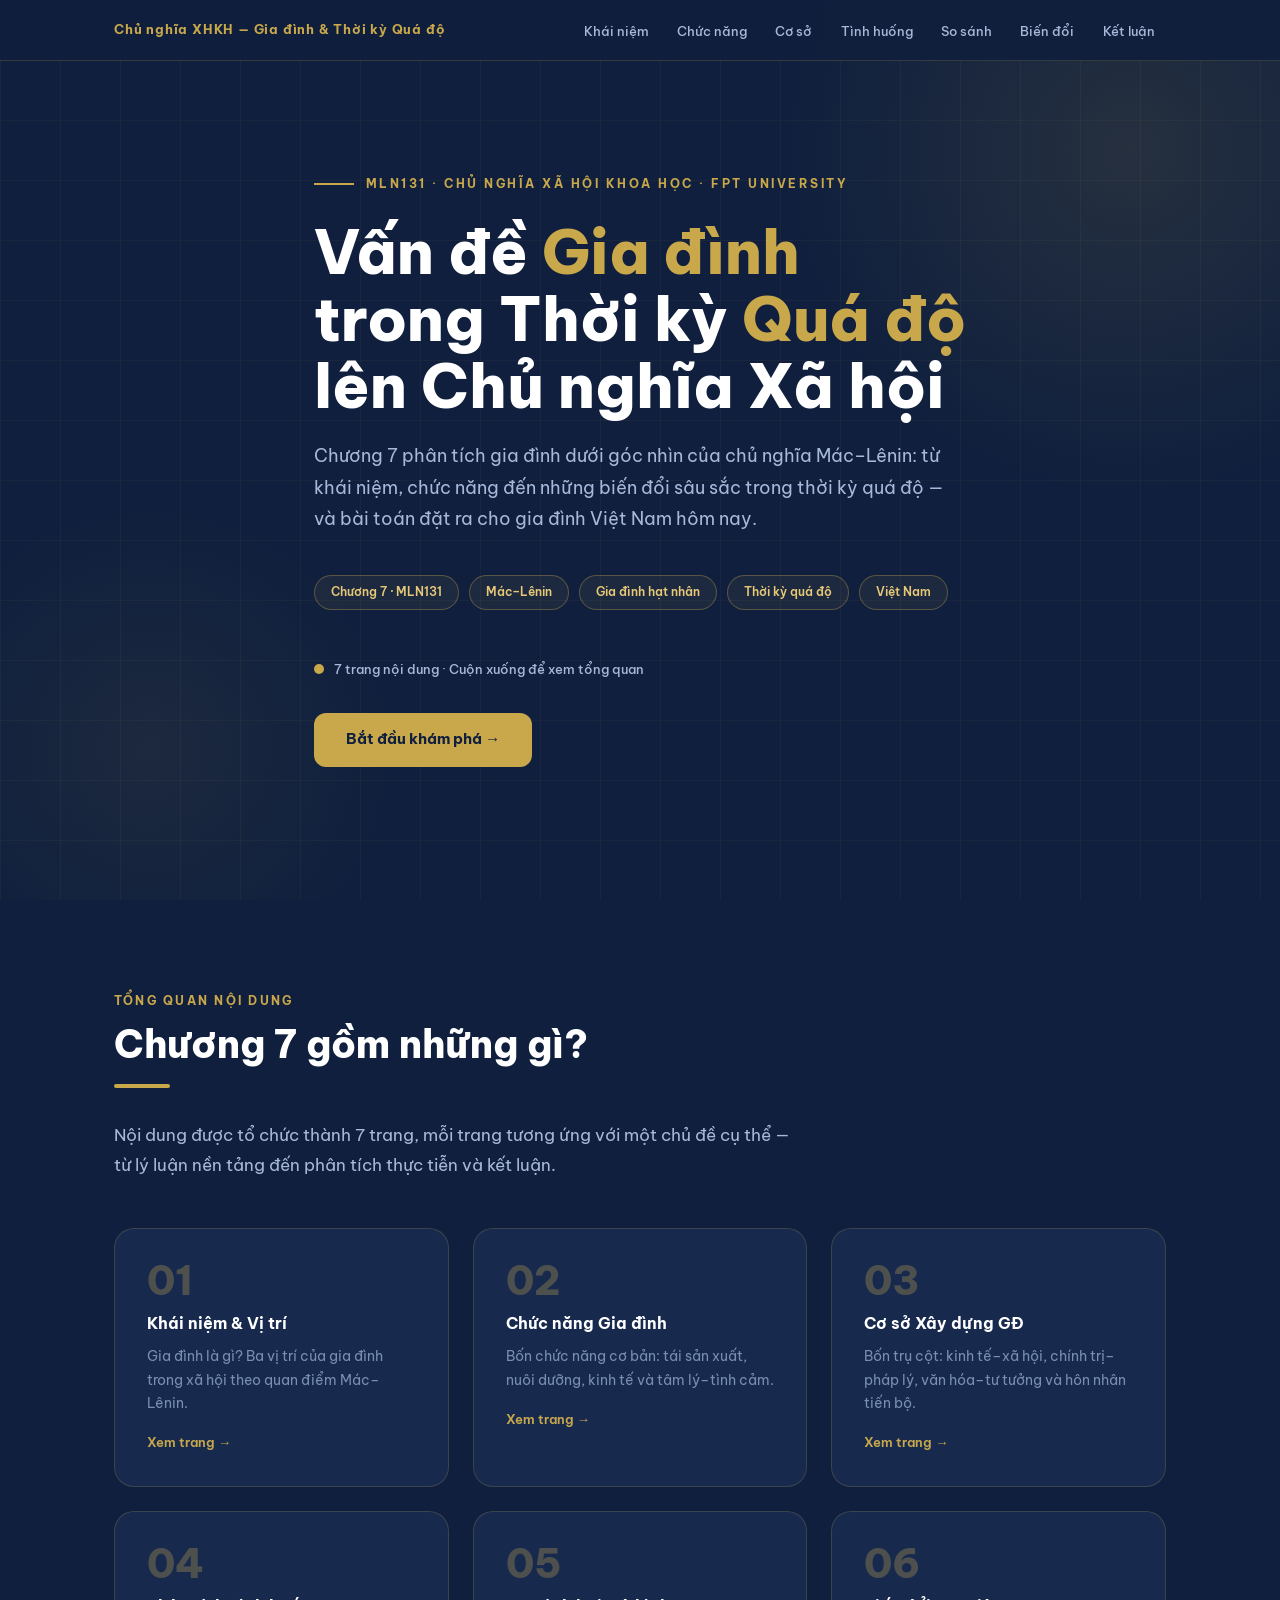
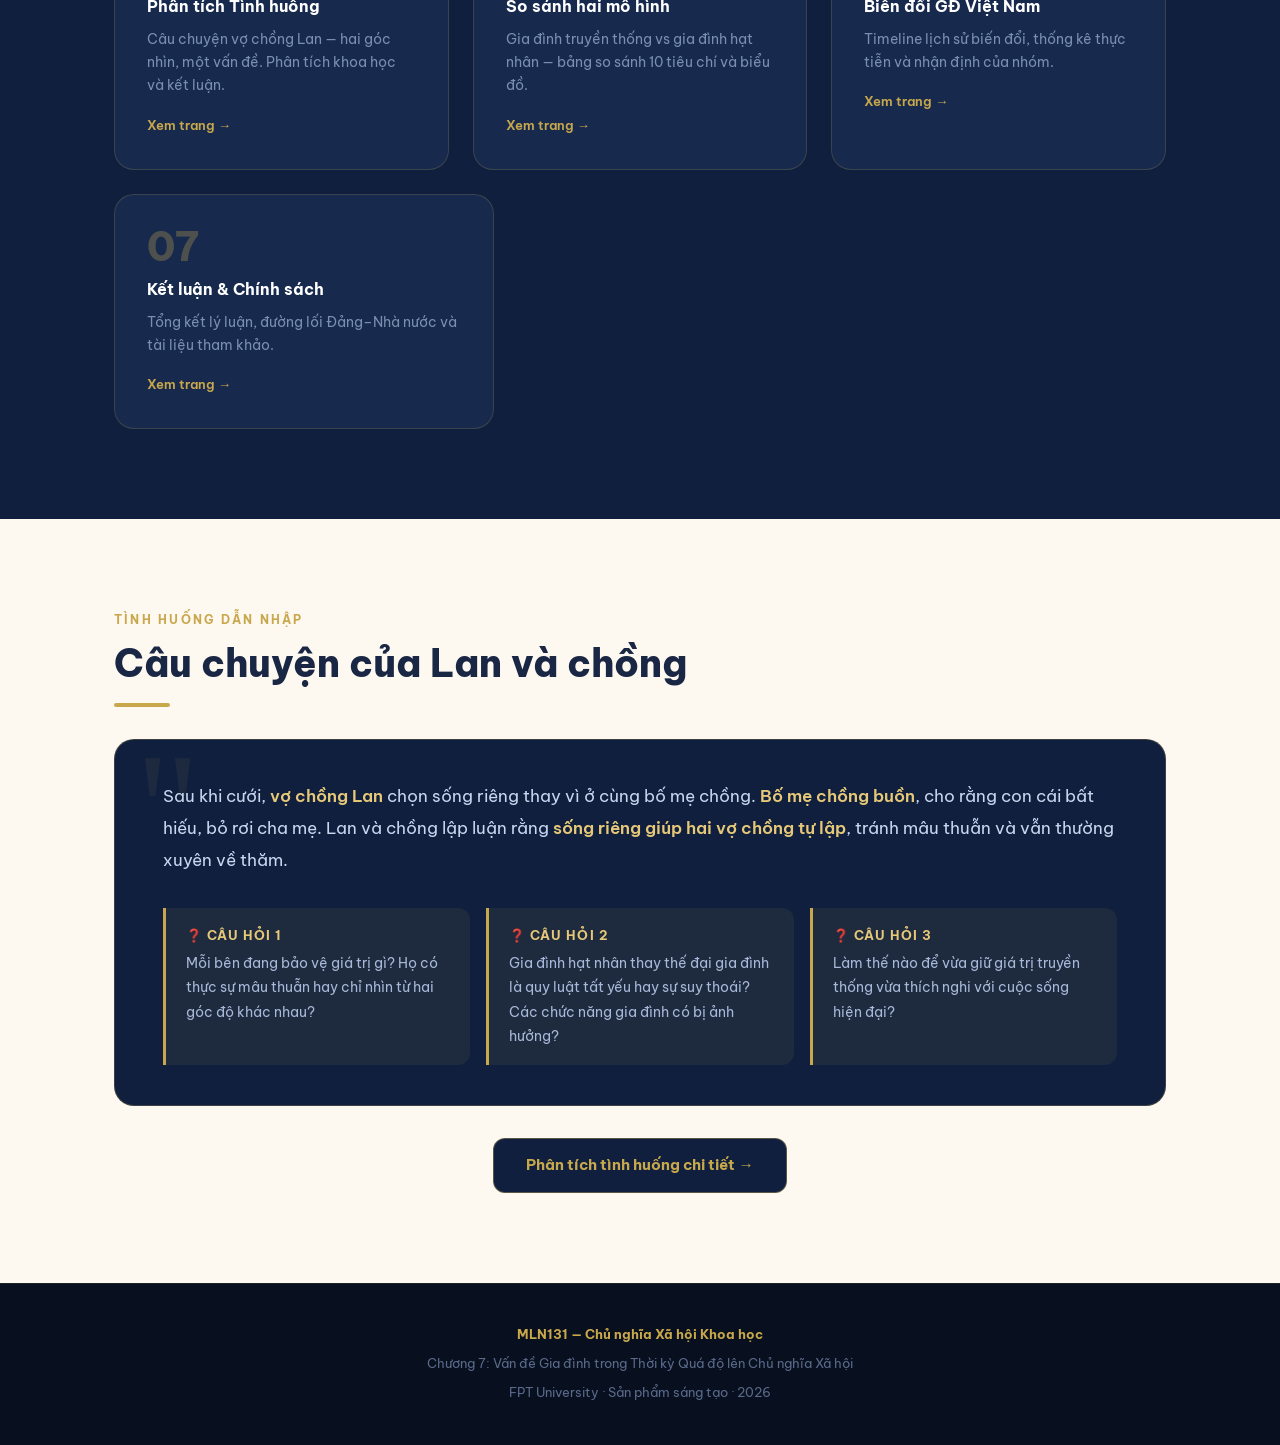
==== index.html @ 78bfc84c "N" ====
<!DOCTYPE html>
<html lang="vi">
<head>
  <meta charset="UTF-8"/>
  <meta name="viewport" content="width=device-width, initial-scale=1.0"/>
  <title>Chủ nghĩa XHKH — Gia đình & Thời kỳ Quá độ · Vấn đề Gia đình</title>
  <link href="https://fonts.googleapis.com/css2?family=Be+Vietnam+Pro:ital,wght@0,300;0,400;0,500;0,600;0,700;0,800;1,400&display=swap" rel="stylesheet"/>
  <link rel="stylesheet" href="style.css"/>
  <style>
    /* HERO */
    #hero {
      min-height: 100vh; background: var(--navy);
      display: flex; align-items: center; position: relative; overflow: hidden;
    }
    .hero-bg::before {
      content: ''; position: absolute; width: 700px; height: 700px; border-radius: 50%;
      background: radial-gradient(circle, rgba(201,168,76,.12) 0%, transparent 70%);
      top: -200px; right: -200px;
    }
    .hero-bg::after {
      content: ''; position: absolute; width: 500px; height: 500px; border-radius: 50%;
      background: radial-gradient(circle, rgba(201,168,76,.07) 0%, transparent 70%);
      bottom: -100px; left: -100px;
    }
    .hero-grid {
      position: absolute; inset: 0;
      background-image:
        linear-gradient(rgba(201,168,76,.05) 1px, transparent 1px),
        linear-gradient(90deg, rgba(201,168,76,.05) 1px, transparent 1px);
      background-size: 60px 60px;
    }
    .hero-content { position: relative; z-index: 2; padding: 120px 0 80px; }
    .hero-eyebrow { display: flex; align-items: center; gap: 12px; margin-bottom: 1.5rem; }
    .hero-line { width: 40px; height: 2px; background: var(--gold); }
    .hero-eyebrow span { font-size: .78rem; font-weight: 700; letter-spacing: .2em; text-transform: uppercase; color: var(--gold); }
    .hero-title { font-size: clamp(2rem, 5vw, 3.8rem); font-weight: 800; line-height: 1.1; color: var(--white); margin-bottom: 1.25rem; }
    .hero-title .accent { color: var(--gold); }
    .hero-desc { font-size: 1.1rem; color: #a8b8d8; max-width: 640px; margin-bottom: 2.5rem; line-height: 1.8; }
    .hero-chips { display: flex; gap: 10px; flex-wrap: wrap; margin-bottom: 3rem; }
    .chip { padding: .35rem 1rem; border-radius: 99px; border: 1px solid rgba(201,168,76,.35); font-size: .78rem; font-weight: 600; color: var(--gold2); background: rgba(201,168,76,.08); }
    .hero-btn {
      display: inline-flex; align-items: center; gap: .6rem;
      background: var(--gold); color: var(--navy); font-weight: 700; font-size: .95rem;
      padding: .85rem 2rem; border-radius: var(--r); transition: background .2s, transform .15s;
      font-family: 'Be Vietnam Pro', sans-serif;
    }
    .hero-btn:hover { background: var(--gold2); transform: translateY(-2px); }

    /* OVERVIEW CARDS */
    .ov-card {
      background: var(--navy2); border: 1px solid rgba(201,168,76,.2);
      border-radius: var(--r2); padding: 2rem;
      transition: transform .2s, box-shadow .2s;
      text-decoration: none; display: block;
    }
    .ov-card:hover { transform: translateY(-4px); box-shadow: 0 12px 40px rgba(0,0,0,.3); }
    .ov-card-num { font-size: 2.5rem; font-weight: 800; color: var(--gold); opacity: .3; line-height: 1; margin-bottom: .5rem; }
    .ov-card-title { font-size: 1rem; font-weight: 700; color: var(--white); margin-bottom: .5rem; }
    .ov-card-sub   { font-size: .88rem; color: #7a8fb0; line-height: 1.65; }
    .ov-card-link  { font-size: .82rem; color: var(--gold); font-weight: 600; margin-top: 1rem; display: block; }

    /* PULSE DOT */
    .scroll-dot { width: 10px; height: 10px; border-radius: 50%; background: var(--gold); animation: pulse 2s infinite; display: inline-block; }
    .hero-scroll { display: flex; align-items: center; gap: 10px; color: #a8b8d8; font-size: .82rem; font-weight: 500; margin-bottom: 2rem; }
    @keyframes pulse { 0%,100%{opacity:1;transform:scale(1);} 50%{opacity:.5;transform:scale(1.4);} }
  </style>
</head>
<body>

<nav>
  <div class="nav-inner">
    <span class="nav-brand">Chủ nghĩa XHKH — Gia đình & Thời kỳ Quá độ</span>
    <ul class="nav-links">
      <li><a href="khai-niem.html">Khái niệm</a></li>
      <li><a href="chuc-nang.html">Chức năng</a></li>
      <li><a href="co-so.html">Cơ sở</a></li>
      <li><a href="tinh-huong.html">Tình huống</a></li>
      <li><a href="so-sanh.html">So sánh</a></li>
      <li><a href="bien-doi.html">Biến đổi</a></li>
      <li><a href="ket-luan.html">Kết luận</a></li>
    </ul>
  </div>
  <div class="nav-progress" id="navProgress"></div>
</nav>

<!-- HERO -->
<section id="hero">
  <div class="hero-bg"></div>
  <div class="hero-grid"></div>
  <div class="container hero-content">
    <div class="hero-eyebrow reveal">
      <div class="hero-line"></div>
      <span>MLN131 · Chủ nghĩa Xã hội Khoa học · FPT University</span>
    </div>
    <h1 class="hero-title reveal">
      Vấn đề <span class="accent">Gia đình</span><br/>
      trong Thời kỳ <span class="accent">Quá độ</span><br/>
      lên Chủ nghĩa Xã hội
    </h1>
    <p class="hero-desc reveal">
      Chương 7 phân tích gia đình dưới góc nhìn của chủ nghĩa Mác–Lênin: từ khái niệm,
      chức năng đến những biến đổi sâu sắc trong thời kỳ quá độ — và bài toán đặt ra
      cho gia đình Việt Nam hôm nay.
    </p>
    <div class="hero-chips reveal">
      <span class="chip">Chương 7 · MLN131</span>
      <span class="chip">Mác–Lênin</span>
      <span class="chip">Gia đình hạt nhân</span>
      <span class="chip">Thời kỳ quá độ</span>
      <span class="chip">Việt Nam</span>
    </div>
    <div class="hero-scroll reveal">
      <span class="scroll-dot"></span>
      <span>7 trang nội dung · Cuộn xuống để xem tổng quan</span>
    </div>
    <a href="khai-niem.html" class="hero-btn reveal">
      Bắt đầu khám phá →
    </a>
  </div>
</section>

<!-- TỔNG QUAN -->
<section class="section section--dark">
  <div class="container">
    <div class="section-label reveal">Tổng quan nội dung</div>
    <h2 class="section-title reveal">Chương 7 gồm những gì?</h2>
    <div class="divider reveal"></div>
    <p class="section-sub reveal">
      Nội dung được tổ chức thành 7 trang, mỗi trang tương ứng với một chủ đề cụ thể —
      từ lý luận nền tảng đến phân tích thực tiễn và kết luận.
    </p>

    <div class="cards-grid cards-grid--3 reveal" style="margin-bottom:1.5rem;">
      <a href="khai-niem.html" class="ov-card">
        <div class="ov-card-num">01</div>
        <div class="ov-card-title">Khái niệm & Vị trí</div>
        <div class="ov-card-sub">Gia đình là gì? Ba vị trí của gia đình trong xã hội theo quan điểm Mác–Lênin.</div>
        <span class="ov-card-link">Xem trang →</span>
      </a>
      <a href="chuc-nang.html" class="ov-card">
        <div class="ov-card-num">02</div>
        <div class="ov-card-title">Chức năng Gia đình</div>
        <div class="ov-card-sub">Bốn chức năng cơ bản: tái sản xuất, nuôi dưỡng, kinh tế và tâm lý–tình cảm.</div>
        <span class="ov-card-link">Xem trang →</span>
      </a>
      <a href="co-so.html" class="ov-card">
        <div class="ov-card-num">03</div>
        <div class="ov-card-title">Cơ sở Xây dựng GĐ</div>
        <div class="ov-card-sub">Bốn trụ cột: kinh tế–xã hội, chính trị–pháp lý, văn hóa–tư tưởng và hôn nhân tiến bộ.</div>
        <span class="ov-card-link">Xem trang →</span>
      </a>
    </div>
    <div class="cards-grid cards-grid--3 reveal" style="margin-bottom:1.5rem;">
      <a href="tinh-huong.html" class="ov-card">
        <div class="ov-card-num">04</div>
        <div class="ov-card-title">Phân tích Tình huống</div>
        <div class="ov-card-sub">Câu chuyện vợ chồng Lan — hai góc nhìn, một vấn đề. Phân tích khoa học và kết luận.</div>
        <span class="ov-card-link">Xem trang →</span>
      </a>
      <a href="so-sanh.html" class="ov-card">
        <div class="ov-card-num">05</div>
        <div class="ov-card-title">So sánh hai mô hình</div>
        <div class="ov-card-sub">Gia đình truyền thống vs gia đình hạt nhân — bảng so sánh 10 tiêu chí và biểu đồ.</div>
        <span class="ov-card-link">Xem trang →</span>
      </a>
      <a href="bien-doi.html" class="ov-card">
        <div class="ov-card-num">06</div>
        <div class="ov-card-title">Biến đổi GĐ Việt Nam</div>
        <div class="ov-card-sub">Timeline lịch sử biến đổi, thống kê thực tiễn và nhận định của nhóm.</div>
        <span class="ov-card-link">Xem trang →</span>
      </a>
    </div>
    <div style="max-width:380px;" class="reveal">
      <a href="ket-luan.html" class="ov-card">
        <div class="ov-card-num">07</div>
        <div class="ov-card-title">Kết luận & Chính sách</div>
        <div class="ov-card-sub">Tổng kết lý luận, đường lối Đảng–Nhà nước và tài liệu tham khảo.</div>
        <span class="ov-card-link">Xem trang →</span>
      </a>
    </div>
  </div>
</section>

<!-- TÌNH HUỐNG PREVIEW -->
<section class="section section--cream">
  <div class="container">
    <div class="section-label reveal">Tình huống dẫn nhập</div>
    <h2 class="section-title reveal">Câu chuyện của Lan và chồng</h2>
    <div class="divider reveal"></div>
    <div class="scenario-box reveal">
      <p class="scenario-text">
        Sau khi cưới, <span class="scenario-highlight">vợ chồng Lan</span> chọn sống riêng thay vì ở cùng bố mẹ chồng.
        <span class="scenario-highlight">Bố mẹ chồng buồn</span>, cho rằng con cái bất hiếu, bỏ rơi cha mẹ.
        Lan và chồng lập luận rằng <span class="scenario-highlight">sống riêng giúp hai vợ chồng tự lập</span>,
        tránh mâu thuẫn và vẫn thường xuyên về thăm.
      </p>
      <div class="scenario-questions">
        <div class="scenario-q">
          <strong>❓ Câu hỏi 1</strong>
          <p>Mỗi bên đang bảo vệ giá trị gì? Họ có thực sự mâu thuẫn hay chỉ nhìn từ hai góc độ khác nhau?</p>
        </div>
        <div class="scenario-q">
          <strong>❓ Câu hỏi 2</strong>
          <p>Gia đình hạt nhân thay thế đại gia đình là quy luật tất yếu hay sự suy thoái? Các chức năng gia đình có bị ảnh hưởng?</p>
        </div>
        <div class="scenario-q">
          <strong>❓ Câu hỏi 3</strong>
          <p>Làm thế nào để vừa giữ giá trị truyền thống vừa thích nghi với cuộc sống hiện đại?</p>
        </div>
      </div>
    </div>
    <div style="margin-top:2rem;text-align:center;" class="reveal">
      <a href="tinh-huong.html" class="hero-btn" style="background:var(--navy);color:var(--gold);border:1px solid rgba(201,168,76,.4);">
        Phân tích tình huống chi tiết →
      </a>
    </div>
  </div>
</section>

<footer>
  <div class="container">
    <p class="footer-title">MLN131 — Chủ nghĩa Xã hội Khoa học</p>
    <p>Chương 7: Vấn đề Gia đình trong Thời kỳ Quá độ lên Chủ nghĩa Xã hội</p>
    <p style="margin-top:.4rem;">FPT University · Sản phẩm sáng tạo · 2026</p>
  </div>
</footer>

<script>
  const navProgress = document.getElementById('navProgress');
  window.addEventListener('scroll', () => {
    const s = window.scrollY, t = document.documentElement.scrollHeight - window.innerHeight;
    navProgress.style.width = (s/t*100) + '%';
  });
  document.querySelectorAll('.reveal').forEach(el => {
    new IntersectionObserver((entries) => {
      entries.forEach(e => { if(e.isIntersecting){ e.target.classList.add('visible'); } });
    }, {threshold:.12}).observe(el);
  });
</script>
</body>
</html>
---- style.css ----
/* ============================================================
   RESET & VARIABLES
============================================================ */
*, *::before, *::after { box-sizing: border-box; margin: 0; padding: 0; }
:root {
  --navy:   #0f1f3d;
  --navy2:  #172a4e;
  --gold:   #c9a84c;
  --gold2:  #e6c878;
  --cream:  #fdf8f0;
  --white:  #ffffff;
  --gray1:  #f4f6fb;
  --gray2:  #dde3f0;
  --text:   #1a2744;
  --muted:  #6b7fa3;
  --red:    #c0392b;
  --green:  #1a7a4a;
  --r:  .75rem;
  --r2: 1.25rem;
  --shadow:  0 4px 24px rgba(15,31,61,.10);
  --shadow2: 0 8px 40px rgba(15,31,61,.18);
}
html { scroll-behavior: smooth; }
body {
  font-family: 'Be Vietnam Pro', sans-serif;
  background: var(--cream);
  color: var(--text);
  line-height: 1.75;
  font-size: 16px;
}
img { max-width: 100%; display: block; }
a { color: inherit; text-decoration: none; }

/* ============================================================
   UTILITIES
============================================================ */
.container { max-width: 1100px; margin: 0 auto; padding: 0 24px; }
.section { padding: 90px 0; }
.section--dark  { background: var(--navy);  color: var(--white); }
.section--navy2 { background: var(--navy2); color: var(--white); }
.section--gray  { background: var(--gray1); }
.section--cream { background: var(--cream); }

.section-label {
  font-size: .78rem; font-weight: 700; letter-spacing: .18em;
  text-transform: uppercase; color: var(--gold); margin-bottom: .5rem;
}
.section-title {
  font-size: clamp(1.6rem, 3vw, 2.4rem);
  font-weight: 800; line-height: 1.25; margin-bottom: 1rem; color: inherit;
}
.section-sub {
  font-size: 1.05rem; color: var(--muted); max-width: 680px;
  margin-bottom: 3rem; line-height: 1.8;
}
.section--dark .section-sub,
.section--navy2 .section-sub { color: #a8b8d8; }
.section--dark .section-title,
.section--navy2 .section-title { color: var(--white); }

.gold { color: var(--gold); }
.divider { width: 56px; height: 4px; background: var(--gold); border-radius: 2px; margin: 1rem 0 2rem; }

.tag { display: inline-block; padding: .25rem .9rem; border-radius: 99px; font-size: .78rem; font-weight: 600; letter-spacing: .06em; }
.tag--gold  { background: rgba(201,168,76,.18); color: var(--gold2); border: 1px solid rgba(201,168,76,.35); }
.tag--red   { background: rgba(192,57,43,.12);  color: #e74c3c;      border: 1px solid rgba(192,57,43,.25); }
.tag--green { background: rgba(26,122,74,.12);  color: #1a7a4a;      border: 1px solid rgba(26,122,74,.25); }

/* ============================================================
   REVEAL ANIMATION
============================================================ */
.reveal { opacity: 0; transform: translateY(32px); transition: opacity .6s ease, transform .6s ease; }
.reveal.visible { opacity: 1; transform: none; }

/* ============================================================
   NAVBAR
============================================================ */
nav {
  position: fixed; top: 0; left: 0; right: 0; z-index: 999;
  background: rgba(15,31,61,.94); backdrop-filter: blur(14px);
  border-bottom: 1px solid rgba(201,168,76,.2);
}
.nav-inner {
  display: flex; align-items: center; justify-content: space-between;
  height: 60px; max-width: 1100px; margin: 0 auto; padding: 0 24px;
}
.nav-brand { font-size: .83rem; font-weight: 700; color: var(--gold); letter-spacing: .06em; white-space: nowrap; }
.nav-links { display: flex; gap: 6px; list-style: none; flex-wrap: wrap; }
.nav-links a {
  font-size: .8rem; font-weight: 500; color: #a8b8d8;
  padding: .3rem .7rem; border-radius: var(--r);
  transition: color .2s, background .2s;
}
.nav-links a:hover { color: var(--gold); background: rgba(201,168,76,.08); }
.nav-links a.active { color: var(--gold); background: rgba(201,168,76,.12); font-weight: 700; }
.nav-progress {
  position: absolute; bottom: -3px; left: 0; height: 3px;
  background: var(--gold); width: 0; transition: width .1s linear;
}

/* ============================================================
   PAGE HERO (sub-pages)
============================================================ */
.page-hero {
  background: var(--navy); min-height: 280px;
  display: flex; align-items: flex-end; padding-top: 60px;
  position: relative; overflow: hidden;
}
.page-hero::before {
  content: ''; position: absolute; inset: 0;
  background-image:
    linear-gradient(rgba(201,168,76,.04) 1px, transparent 1px),
    linear-gradient(90deg, rgba(201,168,76,.04) 1px, transparent 1px);
  background-size: 55px 55px;
}
.page-hero::after {
  content: ''; position: absolute;
  width: 500px; height: 500px; border-radius: 50%;
  background: radial-gradient(circle, rgba(201,168,76,.1) 0%, transparent 70%);
  top: -150px; right: -100px;
}
.page-hero-inner {
  position: relative; z-index: 2; padding: 3rem 0 3rem;
}
.page-breadcrumb {
  font-size: .75rem; color: #7a8fb0; margin-bottom: .6rem;
  display: flex; align-items: center; gap: .4rem;
}
.page-breadcrumb a { color: var(--gold); }
.page-breadcrumb span { color: #4a5c7a; }
.page-hero-title {
  font-size: clamp(1.8rem, 4vw, 3rem); font-weight: 800;
  color: var(--white); line-height: 1.15; margin-bottom: .75rem;
}
.page-hero-title .accent { color: var(--gold); }
.page-hero-sub { font-size: 1rem; color: #8a9ab8; max-width: 560px; line-height: 1.7; }
.page-hero-badge {
  display: inline-block; margin-top: 1rem;
  padding: .3rem 1rem; border-radius: 99px;
  border: 1px solid rgba(201,168,76,.3);
  background: rgba(201,168,76,.08);
  font-size: .78rem; font-weight: 600; color: var(--gold2); letter-spacing: .06em;
}

/* ============================================================
   PAGE NAVIGATION (prev/next)
============================================================ */
.page-nav-bar {
  background: var(--navy2); border-top: 1px solid rgba(201,168,76,.15);
  padding: 1.5rem 0;
}
.page-nav-inner {
  max-width: 1100px; margin: 0 auto; padding: 0 24px;
  display: flex; justify-content: space-between; align-items: center; gap: 1rem;
}
.page-nav-btn {
  display: flex; align-items: center; gap: .6rem;
  padding: .65rem 1.25rem; border-radius: var(--r);
  border: 1px solid rgba(201,168,76,.25);
  background: rgba(201,168,76,.07); color: var(--gold2);
  font-size: .85rem; font-weight: 600;
  transition: background .2s, border-color .2s;
  font-family: 'Be Vietnam Pro', sans-serif; cursor: pointer;
}
.page-nav-btn:hover { background: rgba(201,168,76,.15); border-color: rgba(201,168,76,.5); }
.page-nav-btn.disabled { opacity: .3; pointer-events: none; }
.page-nav-center { font-size: .8rem; color: #5a6a8a; text-align: center; }
.page-nav-center strong { display: block; color: var(--gold); font-size: .85rem; }

/* ============================================================
   CARDS
============================================================ */
.cards-grid { display: grid; gap: 1.5rem; }
.cards-grid--2 { grid-template-columns: repeat(auto-fit, minmax(300px, 1fr)); }
.cards-grid--3 { grid-template-columns: repeat(auto-fit, minmax(280px, 1fr)); }
.cards-grid--4 { grid-template-columns: repeat(auto-fit, minmax(240px, 1fr)); }

.card {
  background: var(--white); border-radius: var(--r2);
  padding: 2rem; box-shadow: var(--shadow);
  border: 1px solid var(--gray2); transition: transform .2s, box-shadow .2s;
}
.card:hover { transform: translateY(-4px); box-shadow: var(--shadow2); }
.card--dark { background: var(--navy2); border-color: rgba(201,168,76,.2); color: var(--white); }
.card--dark .card-title { color: var(--white); }
.card--dark .card-text  { color: #a8b8d8; }
.card-icon {
  width: 52px; height: 52px; border-radius: var(--r);
  background: rgba(201,168,76,.12); border: 1px solid rgba(201,168,76,.25);
  display: flex; align-items: center; justify-content: center;
  font-size: 1.5rem; margin-bottom: 1.25rem;
}
.card-title { font-size: 1.05rem; font-weight: 700; margin-bottom: .6rem; color: var(--text); }
.card-text  { font-size: .92rem; color: var(--muted); line-height: 1.75; }

/* ============================================================
   POSITION CARDS
============================================================ */
.position-card {
  display: flex; gap: 1.25rem; align-items: flex-start;
  background: var(--white); padding: 1.75rem 2rem;
  border-radius: var(--r2); box-shadow: var(--shadow);
  border: 1px solid var(--gray2); transition: transform .2s;
}
.position-card:hover { transform: translateY(-3px); }
.position-icon {
  width: 48px; height: 48px; border-radius: 50%; flex-shrink: 0;
  background: var(--navy); color: var(--gold);
  display: flex; align-items: center; justify-content: center; font-size: 1.3rem;
}

/* ============================================================
   FUNCTION CARDS
============================================================ */
.fn-card {
  background: var(--white); border-radius: var(--r2);
  padding: 2rem; box-shadow: var(--shadow); border: 1px solid var(--gray2);
  position: relative; overflow: hidden; transition: transform .2s, box-shadow .2s;
}
.fn-card:hover { transform: translateY(-4px); box-shadow: var(--shadow2); }
.fn-card::before {
  content: ''; position: absolute; top: 0; left: 0; right: 0;
  height: 4px; background: var(--gold);
}
.fn-card:nth-child(2)::before { background: #3498db; }
.fn-card:nth-child(3)::before { background: var(--green); }
.fn-card:nth-child(4)::before { background: #9b59b6; }
.fn-num { font-size: 3rem; font-weight: 800; line-height: 1; color: var(--gold); opacity: .15; margin-bottom: .5rem; }
.fn-card:nth-child(2) .fn-num { color: #3498db; }
.fn-card:nth-child(3) .fn-num { color: var(--green); }
.fn-card:nth-child(4) .fn-num { color: #9b59b6; }
.fn-title { font-size: 1rem; font-weight: 700; margin-bottom: .6rem; }
.fn-desc  { font-size: .88rem; color: var(--muted); line-height: 1.75; }
.fn-badge {
  display: inline-block; margin-top: .75rem;
  padding: .2rem .75rem; border-radius: 99px; font-size: .72rem; font-weight: 700;
  background: rgba(201,168,76,.12); color: var(--gold); letter-spacing: .06em;
}
.fn-card:nth-child(2) .fn-badge { background: rgba(52,152,219,.12); color: #3498db; }
.fn-card:nth-child(3) .fn-badge { background: rgba(26,122,74,.12);  color: var(--green); }
.fn-card:nth-child(4) .fn-badge { background: rgba(155,89,182,.12); color: #9b59b6; }

/* ============================================================
   PILLAR CARDS
============================================================ */
.pillar {
  background: var(--navy2); border-radius: var(--r2);
  padding: 2rem; border: 1px solid rgba(201,168,76,.2);
  transition: transform .2s;
}
.pillar:hover { transform: translateY(-4px); }
.pillar-top { display: flex; align-items: center; gap: .75rem; margin-bottom: 1rem; }
.pillar-ico {
  width: 40px; height: 40px; border-radius: var(--r);
  background: rgba(201,168,76,.15); border: 1px solid rgba(201,168,76,.3);
  display: flex; align-items: center; justify-content: center; font-size: 1.1rem;
}
.pillar-label { font-size: .72rem; font-weight: 700; letter-spacing: .12em; text-transform: uppercase; color: var(--gold); }
.pillar-title { font-size: 1.05rem; font-weight: 700; color: var(--white); margin-bottom: .75rem; }
.pillar-list { padding-left: 1.1rem; }
.pillar-list li { font-size: .9rem; color: #a8b8d8; margin-bottom: .4rem; line-height: 1.6; }

/* ============================================================
   CASE STUDY
============================================================ */
.case-split { display: grid; grid-template-columns: 1fr 1fr; gap: 1.5rem; }
@media(max-width:700px){ .case-split { grid-template-columns: 1fr; } }
.case-side { border-radius: var(--r2); padding: 2rem; }
.case-side--a { background: rgba(192,57,43,.06); border: 1.5px solid rgba(192,57,43,.2); }
.case-side--b { background: rgba(26,122,74,.06);  border: 1.5px solid rgba(26,122,74,.2); }
.case-side-head { display: flex; align-items: center; gap: .75rem; margin-bottom: 1.25rem; }
.case-side-ico {
  width: 44px; height: 44px; border-radius: 50%;
  display: flex; align-items: center; justify-content: center; font-size: 1.3rem;
}
.case-side--a .case-side-ico { background: rgba(192,57,43,.12); }
.case-side--b .case-side-ico { background: rgba(26,122,74,.12); }
.case-side-name { font-weight: 700; font-size: 1rem; }
.case-value-chip {
  display: inline-block; margin: .25rem; padding: .25rem .8rem;
  border-radius: 99px; font-size: .82rem; font-weight: 500;
}
.case-side--a .case-value-chip { background: rgba(192,57,43,.1); color: #c0392b; }
.case-side--b .case-value-chip { background: rgba(26,122,74,.1);  color: #1a7a4a; }
.case-conclusion {
  margin-top: 2rem; background: var(--navy);
  border: 1px solid rgba(201,168,76,.3); border-radius: var(--r2);
  padding: 2rem; color: var(--white);
}
.case-conclusion-title { color: var(--gold); font-weight: 700; margin-bottom: .75rem; font-size: 1rem; }

/* ============================================================
   SCENARIO BOX
============================================================ */
.scenario-box {
  background: var(--navy); border: 1px solid rgba(201,168,76,.25);
  border-radius: var(--r2); padding: 2.5rem 3rem;
  position: relative; overflow: hidden;
}
.scenario-box::before {
  content: '"'; position: absolute; top: -10px; left: 20px;
  font-size: 10rem; color: rgba(201,168,76,.08);
  font-family: Georgia, serif; line-height: 1; pointer-events: none;
}
.scenario-text { font-size: 1.05rem; color: #c8d6f0; line-height: 1.9; position: relative; z-index: 1; }
.scenario-highlight { color: var(--gold2); font-weight: 600; }
.scenario-questions { margin-top: 2rem; display: grid; grid-template-columns: repeat(auto-fit, minmax(260px, 1fr)); gap: 1rem; }
.scenario-q { background: rgba(201,168,76,.08); border-left: 3px solid var(--gold); padding: 1rem 1.25rem; border-radius: 0 var(--r) var(--r) 0; }
.scenario-q p { font-size: .9rem; color: #a8b8d8; line-height: 1.7; }
.scenario-q strong { color: var(--gold2); display: block; margin-bottom: .3rem; font-size: .8rem; letter-spacing: .08em; text-transform: uppercase; }

/* ============================================================
   COMPARISON TABLE
============================================================ */
.compare-table { width: 100%; border-collapse: collapse; border-radius: var(--r2); overflow: hidden; box-shadow: var(--shadow); }
.compare-table thead { background: var(--navy); color: var(--white); }
.compare-table thead th { padding: 1rem 1.25rem; text-align: left; font-size: .88rem; font-weight: 700; letter-spacing: .04em; }
.compare-table thead th:first-child { color: var(--gold); }
.compare-table tbody tr:nth-child(even) { background: var(--gray1); }
.compare-table tbody tr:nth-child(odd)  { background: var(--white); }
.compare-table td { padding: .9rem 1.25rem; font-size: .9rem; color: var(--text); border-bottom: 1px solid var(--gray2); vertical-align: top; }
.compare-table td:first-child { font-weight: 700; color: var(--navy); font-size: .85rem; }
.compare-table .pro { color: #1a7a4a; }
.compare-table .con { color: #c0392b; }

/* ============================================================
   CHART CARDS
============================================================ */
.chart-card { background: var(--white); border-radius: var(--r2); padding: 2rem; box-shadow: var(--shadow); border: 1px solid var(--gray2); }
.chart-title { font-size: 1rem; font-weight: 700; margin-bottom: .4rem; }
.chart-sub   { font-size: .82rem; color: var(--muted); margin-bottom: 1.5rem; }
.chart-wrap  { position: relative; height: 280px; }

/* ============================================================
   TIMELINE
============================================================ */
.timeline { position: relative; padding-left: 2.5rem; }
.timeline::before {
  content: ''; position: absolute; left: 0; top: 0; bottom: 0;
  width: 2px; background: linear-gradient(to bottom, var(--gold), rgba(201,168,76,.1));
}
.tl-item { position: relative; margin-bottom: 2.5rem; }
.tl-dot {
  position: absolute; left: -2.9rem; top: .4rem;
  width: 14px; height: 14px; border-radius: 50%;
  background: var(--gold); border: 2px solid var(--white);
  box-shadow: 0 0 0 3px rgba(201,168,76,.3);
}
.tl-era   { font-size: .72rem; font-weight: 700; letter-spacing: .14em; text-transform: uppercase; color: var(--gold); margin-bottom: .3rem; }
.tl-title { font-size: 1rem; font-weight: 700; margin-bottom: .5rem; }
.tl-body  { font-size: .9rem; color: var(--muted); line-height: 1.75; }
.tl-body-dark { font-size: .9rem; color: #a8b8d8; line-height: 1.75; }

/* ============================================================
   BLOCKQUOTE
============================================================ */
.blockquote {
  border-left: 4px solid var(--gold); padding: 1.25rem 1.75rem;
  background: rgba(201,168,76,.06); border-radius: 0 var(--r) var(--r) 0; margin: 2rem 0;
}
.blockquote p { font-size: 1.02rem; font-style: italic; color: var(--text); line-height: 1.85; }
.blockquote cite { display: block; margin-top: .6rem; font-size: .82rem; font-weight: 600; color: var(--gold); font-style: normal; }
.section--dark .blockquote { background: rgba(201,168,76,.08); }
.section--dark .blockquote p { color: #c8d6f0; }

/* ============================================================
   STATS
============================================================ */
.stats-row { display: flex; flex-wrap: wrap; gap: 1.5rem; margin: 2rem 0; }
.stat-pill {
  flex: 1; min-width: 140px;
  background: rgba(201,168,76,.08); border: 1px solid rgba(201,168,76,.25);
  border-radius: var(--r2); padding: 1.25rem 1.5rem; text-align: center;
}
.stat-num   { font-size: 2rem; font-weight: 800; color: var(--gold); line-height: 1; }
.stat-label { font-size: .8rem; color: #a8b8d8; margin-top: .4rem; line-height: 1.5; }

/* ============================================================
   POLICY LIST
============================================================ */
.policy-list { list-style: none; display: grid; gap: .85rem; }
.policy-list li {
  display: flex; gap: 1rem; align-items: flex-start;
  background: rgba(201,168,76,.06); border: 1px solid rgba(201,168,76,.18);
  border-radius: var(--r); padding: 1.1rem 1.4rem;
}
.policy-icon {
  width: 32px; height: 32px; border-radius: 50%; flex-shrink: 0;
  background: rgba(201,168,76,.15); color: var(--gold);
  display: flex; align-items: center; justify-content: center; font-size: .95rem;
}
.policy-text { font-size: .92rem; color: #c8d6f0; line-height: 1.7; }
.policy-text strong { color: var(--gold2); }

/* ============================================================
   OPINION CARDS
============================================================ */
.opinion-card {
  border-radius: var(--r2); padding: 2rem; background: var(--white);
  box-shadow: var(--shadow); border: 1px solid var(--gray2); border-top: 4px solid var(--gold);
}
.opinion-q     { font-size: .82rem; font-weight: 700; color: var(--gold); text-transform: uppercase; letter-spacing: .1em; margin-bottom: .75rem; }
.opinion-title { font-size: 1.05rem; font-weight: 700; margin-bottom: .75rem; }
.opinion-body  { font-size: .92rem; color: var(--muted); line-height: 1.8; }

/* ============================================================
   CONCLUSION BOX
============================================================ */
.conclusion-box {
  background: linear-gradient(135deg, var(--navy2) 0%, #0d1a30 100%);
  border: 1px solid rgba(201,168,76,.25); border-radius: var(--r2);
  padding: 3rem; text-align: center;
}
.conclusion-icon  { font-size: 3rem; margin-bottom: 1rem; }
.conclusion-title { font-size: 1.6rem; font-weight: 800; color: var(--white); margin-bottom: 1rem; }
.conclusion-body  { font-size: 1rem; color: #a8b8d8; max-width: 660px; margin: 0 auto 2rem; line-height: 1.85; }
.key-points { display: flex; flex-wrap: wrap; gap: .75rem; justify-content: center; }
.key-point {
  padding: .5rem 1.25rem; border-radius: 99px;
  background: rgba(201,168,76,.12); border: 1px solid rgba(201,168,76,.3);
  font-size: .85rem; font-weight: 600; color: var(--gold2);
}

/* ============================================================
   FOOTER
============================================================ */
footer {
  background: #080f1e; color: #5a6a8a;
  padding: 40px 0; text-align: center;
  border-top: 1px solid rgba(201,168,76,.12);
}
footer .footer-title { color: var(--gold); font-weight: 700; margin-bottom: .4rem; }
footer p { font-size: .83rem; line-height: 1.7; }

/* ============================================================
   LUCIDE ICON SIZING
============================================================ */
/* Card icon containers */
.card-icon svg       { width: 26px; height: 26px; stroke: var(--gold); stroke-width: 2; flex-shrink: 0; }
.card--dark .card-icon svg { stroke: var(--gold); }
/* Position icon (circular) */
.position-icon svg   { width: 22px; height: 22px; stroke: var(--gold); stroke-width: 2; }
/* Pillar icon (small square) */
.pillar-ico svg      { width: 20px; height: 20px; stroke: var(--gold); stroke-width: 2; }
/* Policy list icon */
.policy-icon svg     { width: 16px; height: 16px; stroke: var(--gold); stroke-width: 2.5; }
/* Case study side icon */
.case-side-ico svg   { width: 24px; height: 24px; stroke-width: 2; }
.case-side--a .case-side-ico svg { stroke: #c0392b; }
.case-side--b .case-side-ico svg { stroke: #1a7a4a; }
/* Conclusion big icon */
.conclusion-icon svg { width: 48px; height: 48px; stroke: var(--gold); stroke-width: 1.5; }
/* Inline card icons (replace big emoji in card body) */
.card-inline-icon    { display: block; margin-bottom: .75rem; }
.card-inline-icon svg{ width: 30px; height: 30px; stroke-width: 1.8; }

/* ============================================================
   RESPONSIVE
============================================================ */
@media(max-width: 768px) {
  .section { padding: 60px 0; }
  .page-hero { min-height: 220px; }
  .nav-links { display: none; }
  .scenario-box { padding: 1.5rem; }
}
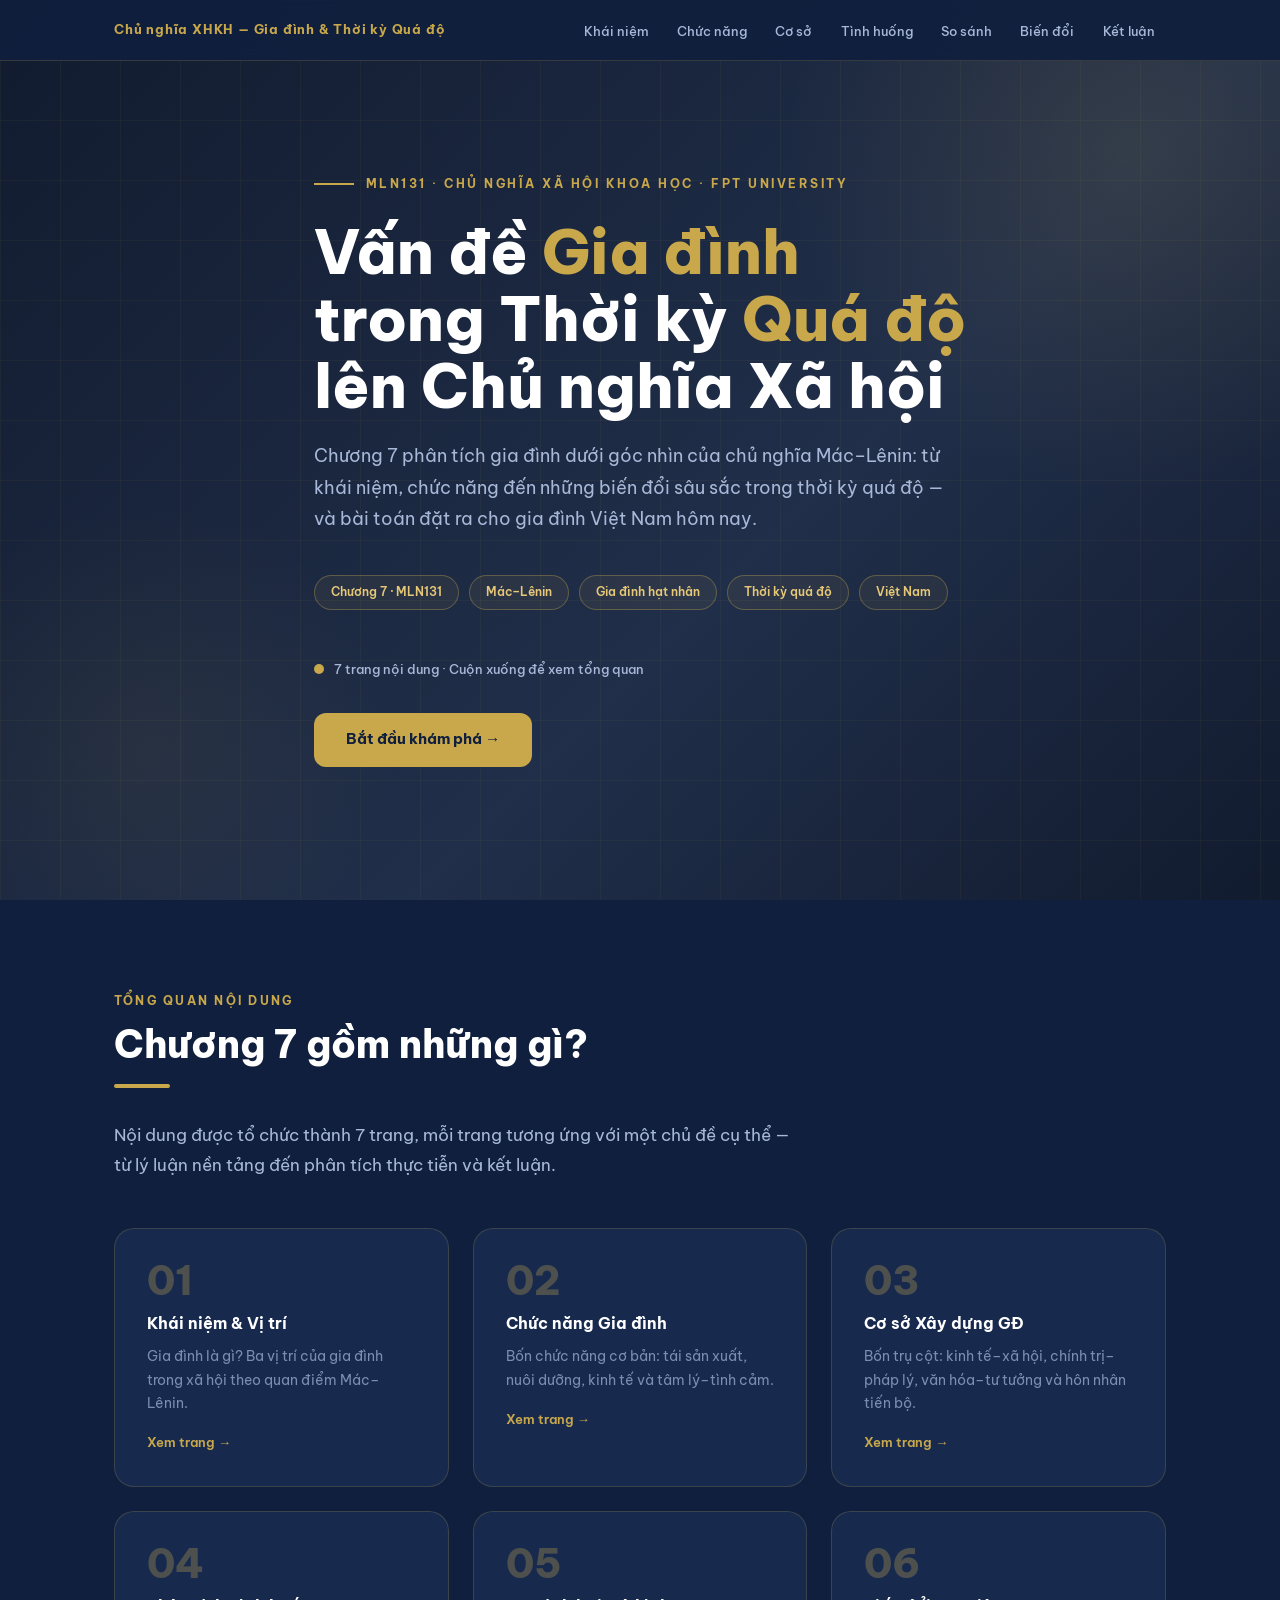
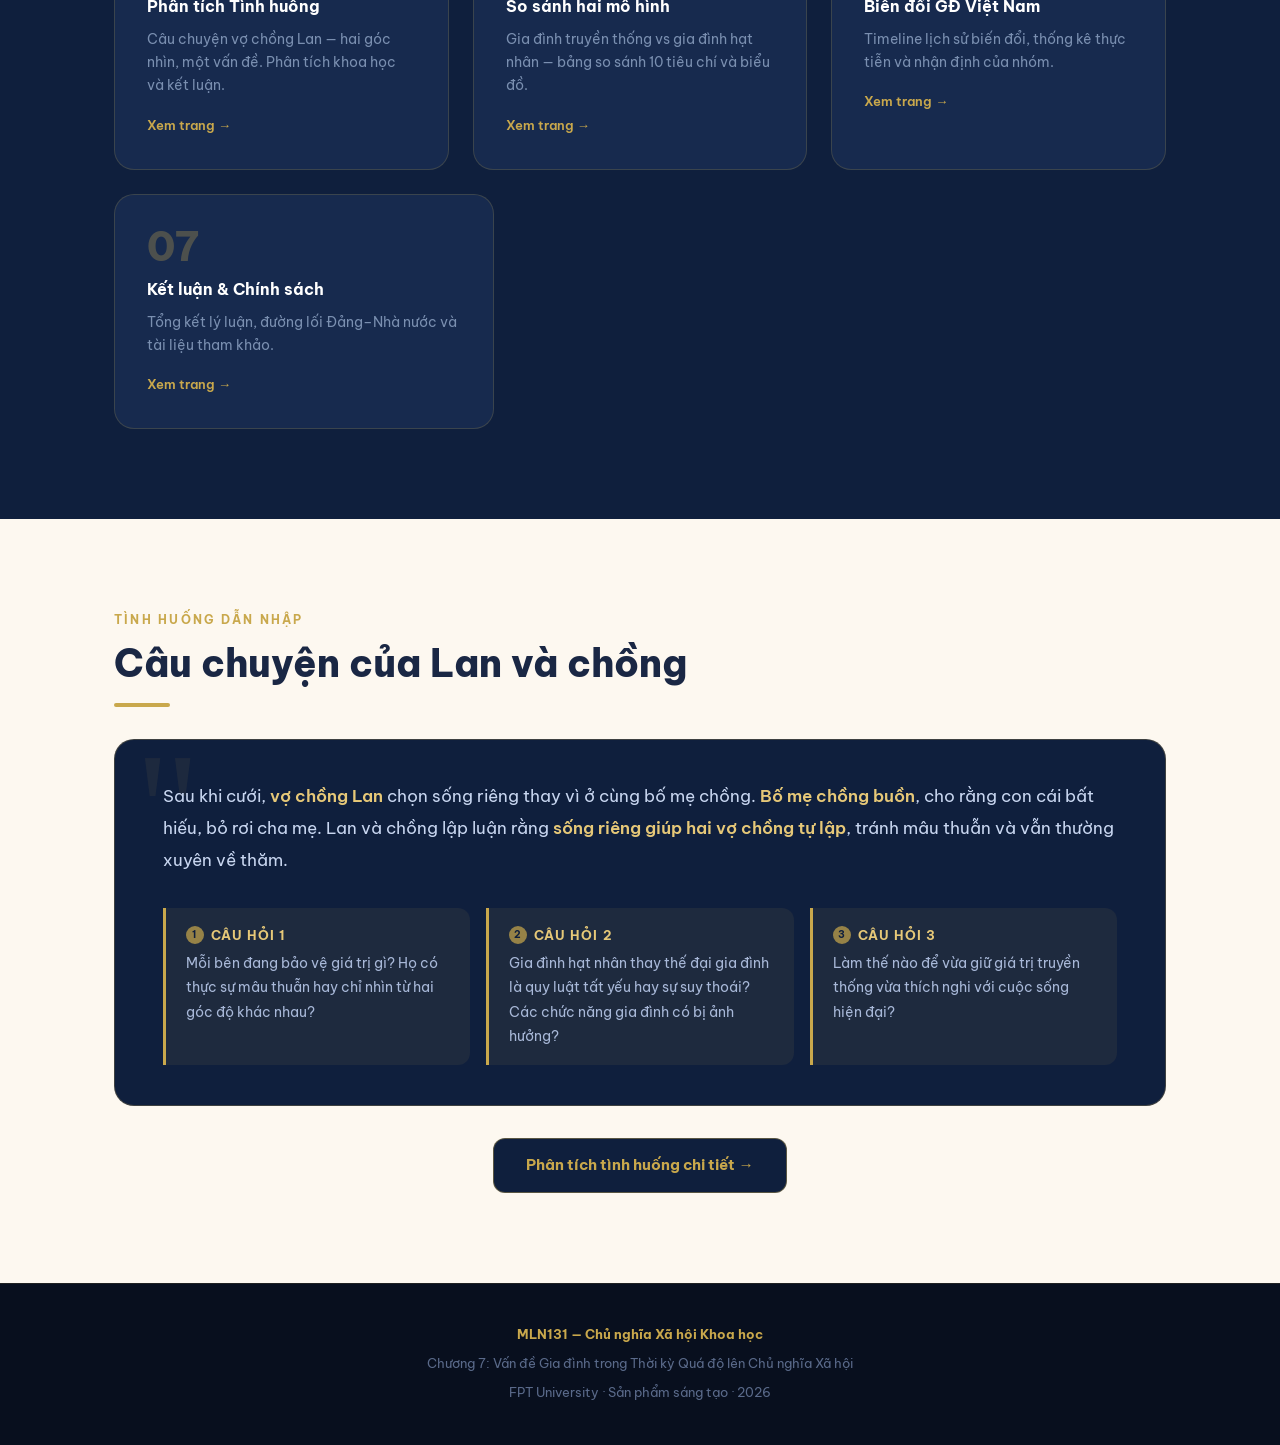
==== commit be09c113: "Full" ====
--- a/index.html
+++ b/index.html
@@ -9,7 +9,9 @@
   <style>
     /* HERO */
     #hero {
-      min-height: 100vh; background: var(--navy);
+      min-height: 100vh;
+      background: linear-gradient(135deg, rgba(10,20,40,.97) 0%, rgba(15,31,61,.93) 60%, rgba(10,20,40,.97) 100%),
+                  url('https://images.unsplash.com/photo-1529156069898-49953e39b3ac?w=1400&auto=format&fit=crop&q=70') center/cover no-repeat;
       display: flex; align-items: center; position: relative; overflow: hidden;
     }
     .hero-bg::before {
@@ -70,7 +72,7 @@
 <nav>
   <div class="nav-inner">
     <span class="nav-brand">Chủ nghĩa XHKH — Gia đình & Thời kỳ Quá độ</span>
-    <ul class="nav-links">
+    <ul class="nav-links" id="navLinks">
       <li><a href="khai-niem.html">Khái niệm</a></li>
       <li><a href="chuc-nang.html">Chức năng</a></li>
       <li><a href="co-so.html">Cơ sở</a></li>
@@ -79,6 +81,9 @@
       <li><a href="bien-doi.html">Biến đổi</a></li>
       <li><a href="ket-luan.html">Kết luận</a></li>
     </ul>
+    <button class="nav-toggle" id="navToggle" aria-label="Mở menu">
+      <span></span><span></span><span></span>
+    </button>
   </div>
   <div class="nav-progress" id="navProgress"></div>
 </nav>
@@ -196,15 +201,15 @@
       </p>
       <div class="scenario-questions">
         <div class="scenario-q">
-          <strong>❓ Câu hỏi 1</strong>
+          <strong style="display:flex;align-items:center;gap:7px;"><span style="background:rgba(201,168,76,.7);color:var(--navy);border-radius:50%;width:18px;height:18px;min-width:18px;display:inline-flex;align-items:center;justify-content:center;font-size:.65rem;">1</span>Câu hỏi 1</strong>
           <p>Mỗi bên đang bảo vệ giá trị gì? Họ có thực sự mâu thuẫn hay chỉ nhìn từ hai góc độ khác nhau?</p>
         </div>
         <div class="scenario-q">
-          <strong>❓ Câu hỏi 2</strong>
+          <strong style="display:flex;align-items:center;gap:7px;"><span style="background:rgba(201,168,76,.7);color:var(--navy);border-radius:50%;width:18px;height:18px;min-width:18px;display:inline-flex;align-items:center;justify-content:center;font-size:.65rem;">2</span>Câu hỏi 2</strong>
           <p>Gia đình hạt nhân thay thế đại gia đình là quy luật tất yếu hay sự suy thoái? Các chức năng gia đình có bị ảnh hưởng?</p>
         </div>
         <div class="scenario-q">
-          <strong>❓ Câu hỏi 3</strong>
+          <strong style="display:flex;align-items:center;gap:7px;"><span style="background:rgba(201,168,76,.7);color:var(--navy);border-radius:50%;width:18px;height:18px;min-width:18px;display:inline-flex;align-items:center;justify-content:center;font-size:.65rem;">3</span>Câu hỏi 3</strong>
           <p>Làm thế nào để vừa giữ giá trị truyền thống vừa thích nghi với cuộc sống hiện đại?</p>
         </div>
       </div>
@@ -236,6 +241,20 @@
       entries.forEach(e => { if(e.isIntersecting){ e.target.classList.add('visible'); } });
     }, {threshold:.12}).observe(el);
   });
+  const navToggle = document.getElementById('navToggle');
+  const navLinks  = document.getElementById('navLinks');
+  if(navToggle) {
+    navToggle.addEventListener('click', () => {
+      navToggle.classList.toggle('open');
+      navLinks.classList.toggle('open');
+    });
+    document.addEventListener('click', e => {
+      if(!navToggle.contains(e.target) && !navLinks.contains(e.target)) {
+        navToggle.classList.remove('open');
+        navLinks.classList.remove('open');
+      }
+    });
+  }
 </script>
 </body>
 </html>
--- a/style.css
+++ b/style.css
@@ -102,7 +102,8 @@
    PAGE HERO (sub-pages)
 ============================================================ */
 .page-hero {
-  background: var(--navy); min-height: 280px;
+  background: linear-gradient(160deg, #0a1428 0%, var(--navy) 50%, #0d1e3a 100%);
+  min-height: 280px;
   display: flex; align-items: flex-end; padding-top: 60px;
   position: relative; overflow: hidden;
 }
@@ -266,22 +267,27 @@
 .case-split { display: grid; grid-template-columns: 1fr 1fr; gap: 1.5rem; }
 @media(max-width:700px){ .case-split { grid-template-columns: 1fr; } }
 .case-side { border-radius: var(--r2); padding: 2rem; }
-.case-side--a { background: rgba(192,57,43,.06); border: 1.5px solid rgba(192,57,43,.2); }
-.case-side--b { background: rgba(26,122,74,.06);  border: 1.5px solid rgba(26,122,74,.2); }
-.case-side-head { display: flex; align-items: center; gap: .75rem; margin-bottom: 1.25rem; }
+.case-side--a { background: rgba(192,57,43,.05); border: 1.5px solid rgba(192,57,43,.18); }
+.case-side--b { background: rgba(26,122,74,.05);  border: 1.5px solid rgba(26,122,74,.18); }
+.case-side-head { display: flex; align-items: center; gap: .85rem; margin-bottom: 1.25rem; }
 .case-side-ico {
-  width: 44px; height: 44px; border-radius: 50%;
-  display: flex; align-items: center; justify-content: center; font-size: 1.3rem;
-}
-.case-side--a .case-side-ico { background: rgba(192,57,43,.12); }
-.case-side--b .case-side-ico { background: rgba(26,122,74,.12); }
+  width: 48px; height: 48px; border-radius: 50%; flex-shrink: 0;
+  display: flex; align-items: center; justify-content: center;
+}
+.case-side--a .case-side-ico { background: rgba(192,57,43,.1); border: 1.5px solid rgba(192,57,43,.25); }
+.case-side--b .case-side-ico { background: rgba(26,122,74,.1);  border: 1.5px solid rgba(26,122,74,.25); }
+.case-side-ico svg { width: 22px; height: 22px; stroke-width: 1.8; }
+.case-side--a .case-side-ico svg { stroke: #c0392b; }
+.case-side--b .case-side-ico svg { stroke: #1a7a4a; }
 .case-side-name { font-weight: 700; font-size: 1rem; }
 .case-value-chip {
-  display: inline-block; margin: .25rem; padding: .25rem .8rem;
-  border-radius: 99px; font-size: .82rem; font-weight: 500;
-}
-.case-side--a .case-value-chip { background: rgba(192,57,43,.1); color: #c0392b; }
-.case-side--b .case-value-chip { background: rgba(26,122,74,.1);  color: #1a7a4a; }
+  display: inline-flex; align-items: center; gap: 5px;
+  margin: .25rem; padding: .3rem .85rem;
+  border-radius: 99px; font-size: .81rem; font-weight: 500; letter-spacing: .01em;
+}
+.case-side--a .case-value-chip { background: rgba(192,57,43,.08); color: #b03020; border: 1px solid rgba(192,57,43,.15); }
+.case-side--b .case-value-chip { background: rgba(26,122,74,.08);  color: #156040; border: 1px solid rgba(26,122,74,.15); }
+.case-value-chip svg { width: 12px; height: 12px; flex-shrink: 0; stroke: currentColor; stroke-width: 2.2; }
 .case-conclusion {
   margin-top: 2rem; background: var(--navy);
   border: 1px solid rgba(201,168,76,.3); border-radius: var(--r2);
@@ -397,9 +403,19 @@
 ============================================================ */
 .opinion-card {
   border-radius: var(--r2); padding: 2rem; background: var(--white);
-  box-shadow: var(--shadow); border: 1px solid var(--gray2); border-top: 4px solid var(--gold);
-}
-.opinion-q     { font-size: .82rem; font-weight: 700; color: var(--gold); text-transform: uppercase; letter-spacing: .1em; margin-bottom: .75rem; }
+  box-shadow: var(--shadow); border: 1px solid var(--gray2); border-top: 3px solid var(--gold);
+  transition: transform .2s, box-shadow .2s;
+}
+.opinion-card:hover { transform: translateY(-3px); box-shadow: var(--shadow2); }
+.opinion-q {
+  font-size: .72rem; font-weight: 800; color: var(--gold);
+  text-transform: uppercase; letter-spacing: .18em; margin-bottom: .75rem;
+  display: flex; align-items: center; gap: 8px;
+}
+.opinion-q::before {
+  content: ''; display: inline-block; width: 20px; height: 2px;
+  background: var(--gold); border-radius: 1px; flex-shrink: 0;
+}
 .opinion-title { font-size: 1.05rem; font-weight: 700; margin-bottom: .75rem; }
 .opinion-body  { font-size: .92rem; color: var(--muted); line-height: 1.8; }
 
@@ -411,7 +427,7 @@
   border: 1px solid rgba(201,168,76,.25); border-radius: var(--r2);
   padding: 3rem; text-align: center;
 }
-.conclusion-icon  { font-size: 3rem; margin-bottom: 1rem; }
+.conclusion-icon  { font-size: 3rem; margin-bottom: 1rem; display: flex; justify-content: center; }
 .conclusion-title { font-size: 1.6rem; font-weight: 800; color: var(--white); margin-bottom: 1rem; }
 .conclusion-body  { font-size: 1rem; color: #a8b8d8; max-width: 660px; margin: 0 auto 2rem; line-height: 1.85; }
 .key-points { display: flex; flex-wrap: wrap; gap: .75rem; justify-content: center; }
@@ -455,11 +471,74 @@
 .card-inline-icon svg{ width: 30px; height: 30px; stroke-width: 1.8; }
 
 /* ============================================================
+   HAMBURGER TOGGLE
+============================================================ */
+.nav-toggle {
+  display: none;
+  flex-direction: column;
+  justify-content: center;
+  gap: 5px;
+  cursor: pointer;
+  padding: 8px;
+  border: none;
+  background: transparent;
+  border-radius: var(--r);
+  transition: background .2s;
+  flex-shrink: 0;
+}
+.nav-toggle:hover { background: rgba(201,168,76,.1); }
+.nav-toggle span {
+  display: block; width: 22px; height: 2px;
+  background: var(--gold); border-radius: 2px;
+  transition: transform .28s ease, opacity .2s ease;
+}
+.nav-toggle.open span:nth-child(1) { transform: translateY(7px) rotate(45deg); }
+.nav-toggle.open span:nth-child(2) { opacity: 0; transform: scaleX(0); }
+.nav-toggle.open span:nth-child(3) { transform: translateY(-7px) rotate(-45deg); }
+
+/* ============================================================
    RESPONSIVE
 ============================================================ */
 @media(max-width: 768px) {
   .section { padding: 60px 0; }
   .page-hero { min-height: 220px; }
-  .nav-links { display: none; }
   .scenario-box { padding: 1.5rem; }
-}
+
+  .nav-toggle { display: flex; }
+  .nav-links {
+    display: flex !important;
+    flex-direction: column;
+    position: fixed;
+    top: 60px; left: 0; right: 0;
+    background: rgba(9,18,36,.97);
+    backdrop-filter: blur(18px);
+    -webkit-backdrop-filter: blur(18px);
+    padding: 1rem 20px 1.5rem;
+    border-bottom: 1px solid rgba(201,168,76,.2);
+    transform: translateY(-8px);
+    opacity: 0;
+    pointer-events: none;
+    transition: transform .25s ease, opacity .25s ease;
+    z-index: 997;
+    gap: 2px !important;
+  }
+  .nav-links.open {
+    transform: translateY(0);
+    opacity: 1;
+    pointer-events: auto;
+  }
+  .nav-links li { display: block; width: 100%; }
+  .nav-links a {
+    display: block;
+    padding: .85rem 1rem;
+    font-size: .95rem;
+    border-radius: var(--r);
+  }
+
+  .cards-grid--3,
+  .cards-grid--4 { grid-template-columns: 1fr; }
+  .case-split   { grid-template-columns: 1fr; }
+  .timeline-grid { grid-template-columns: 1fr !important; gap: 0 !important; }
+  .page-hero-title { font-size: clamp(1.5rem,5vw,2rem); }
+  .hero-title { font-size: clamp(1.8rem,6vw,2.5rem); }
+}
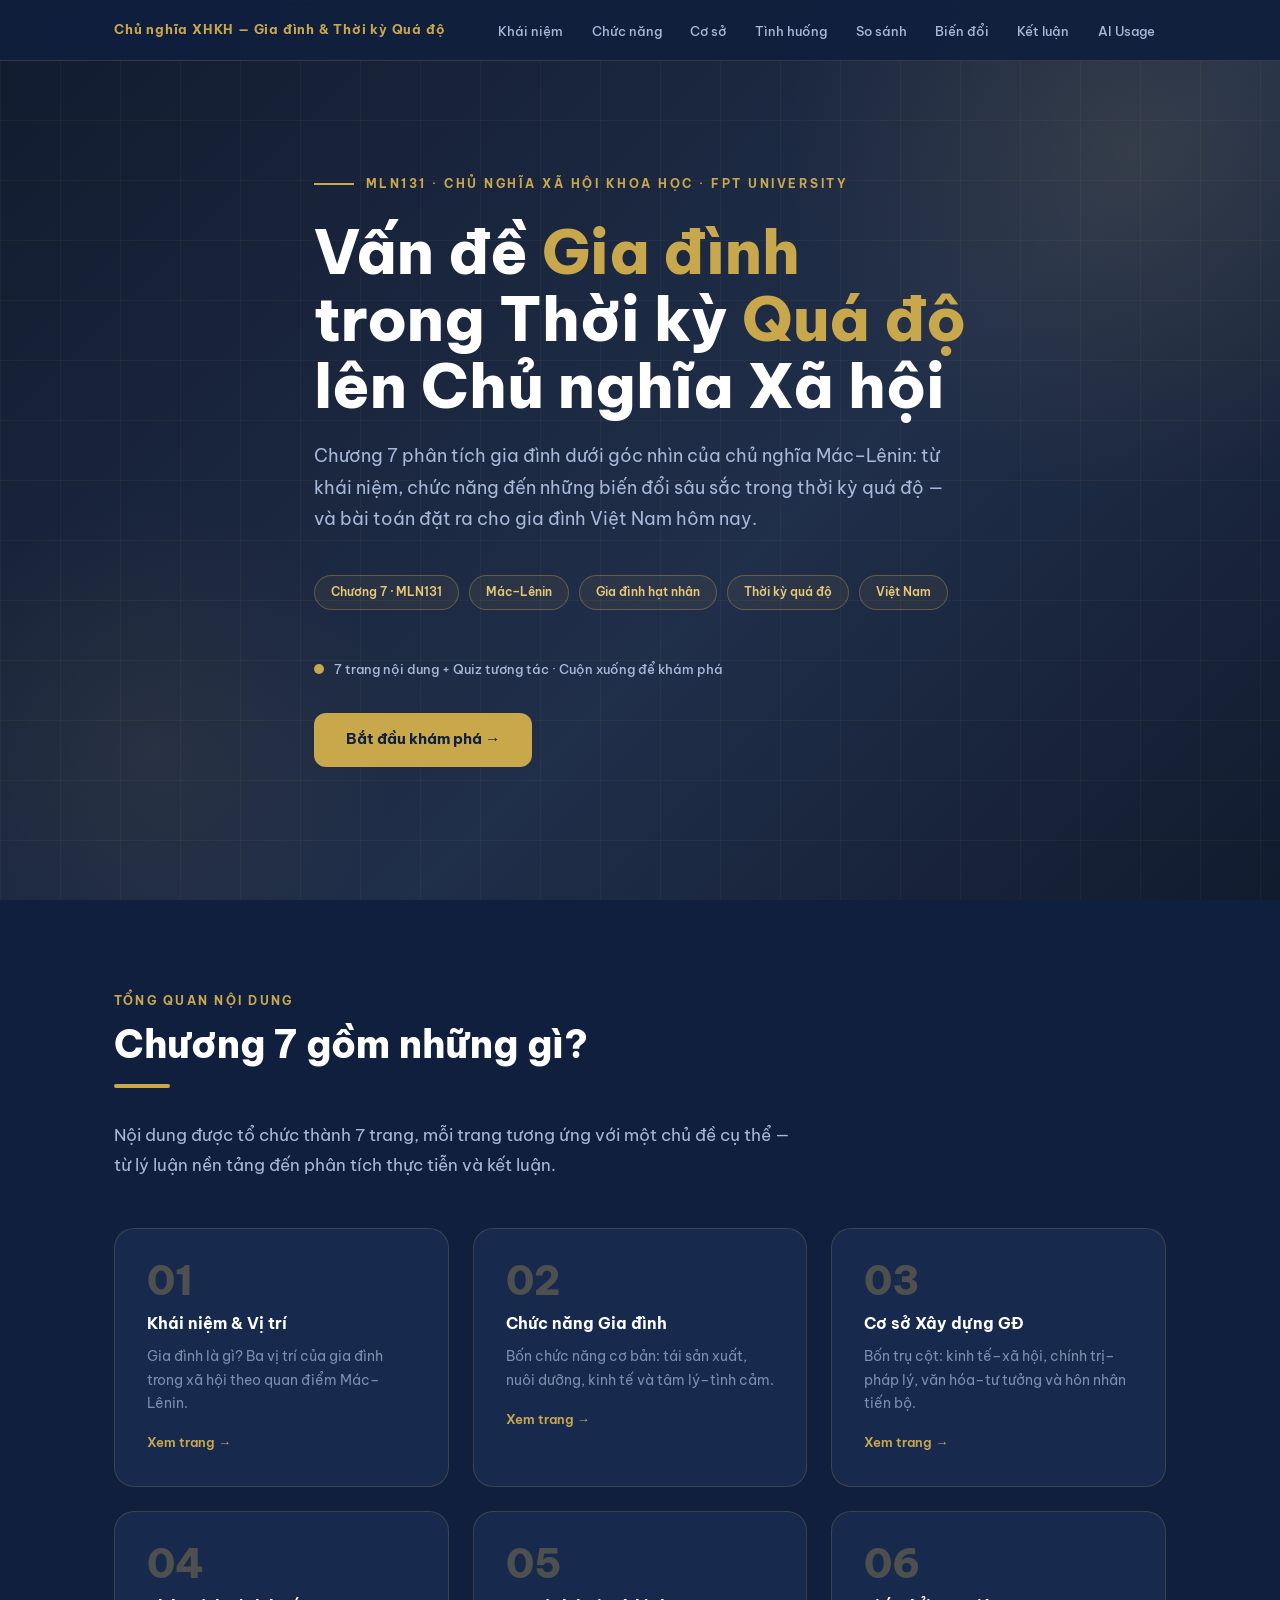
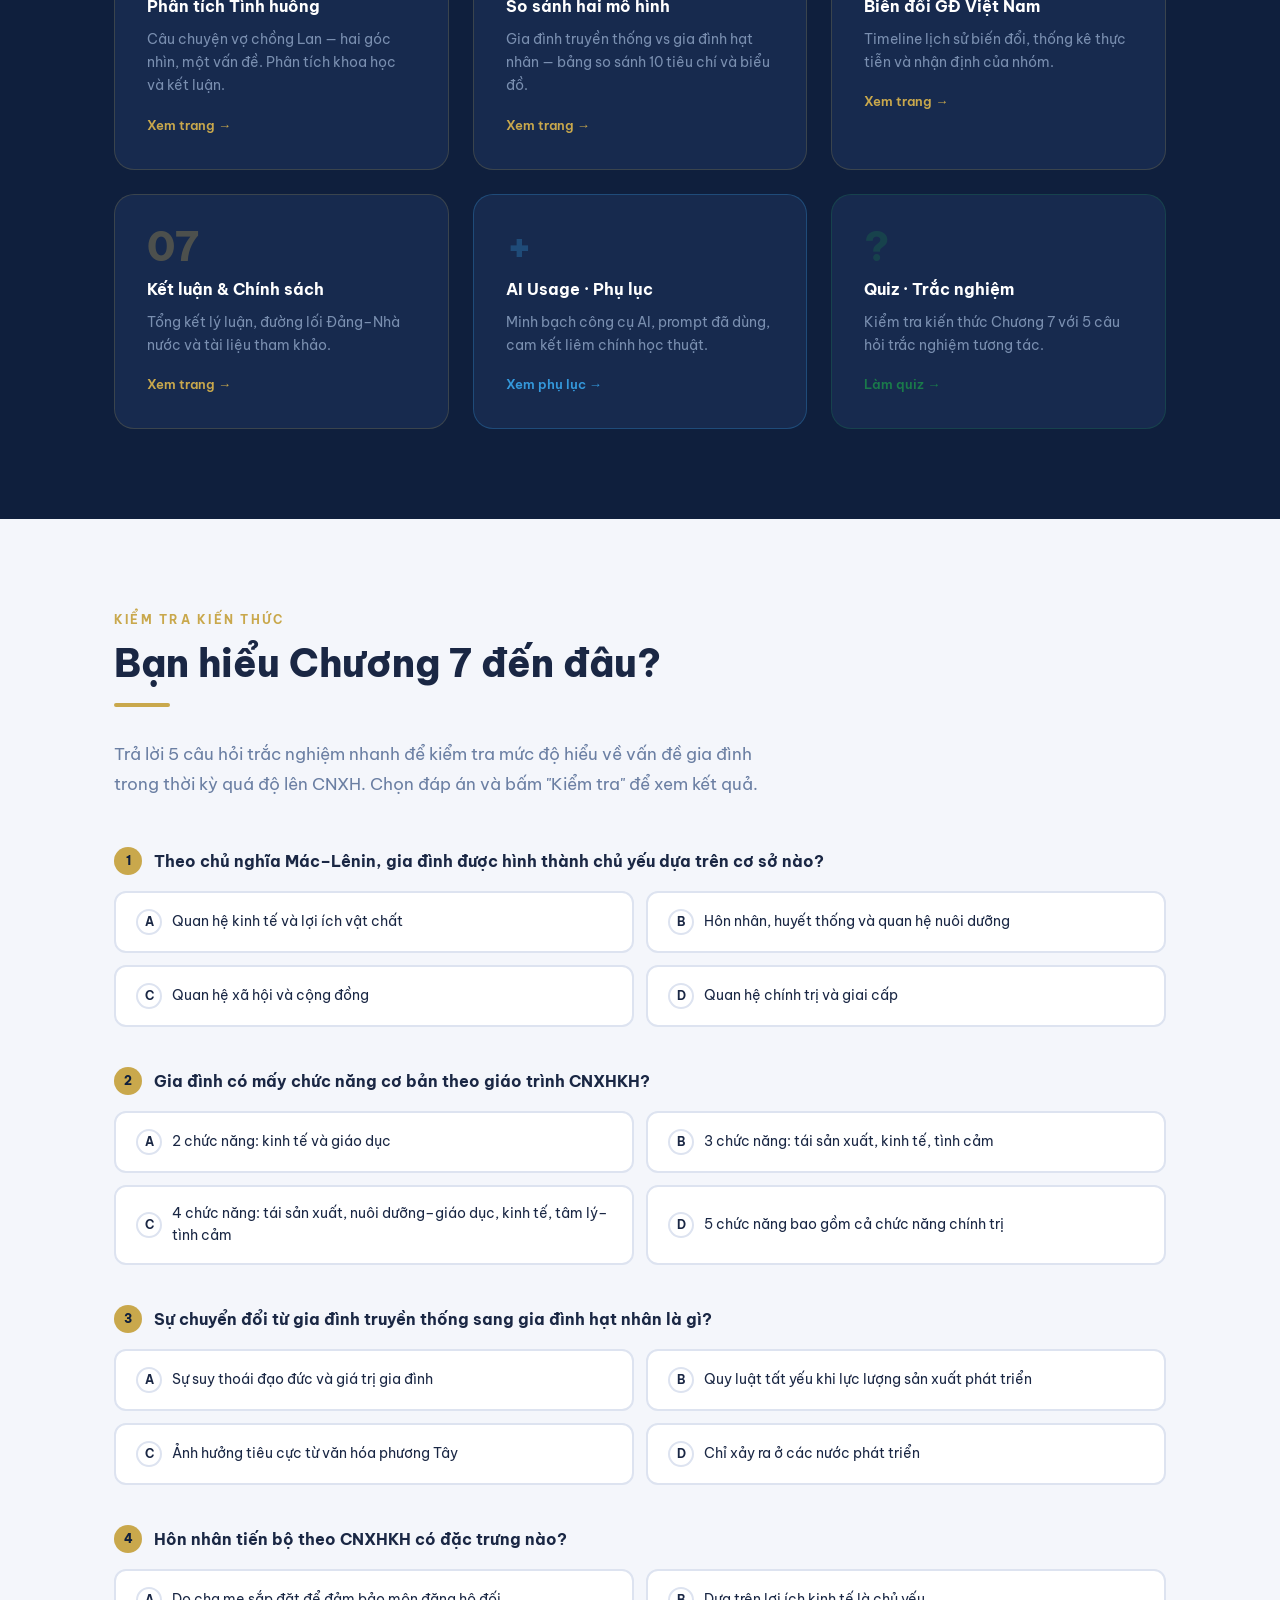
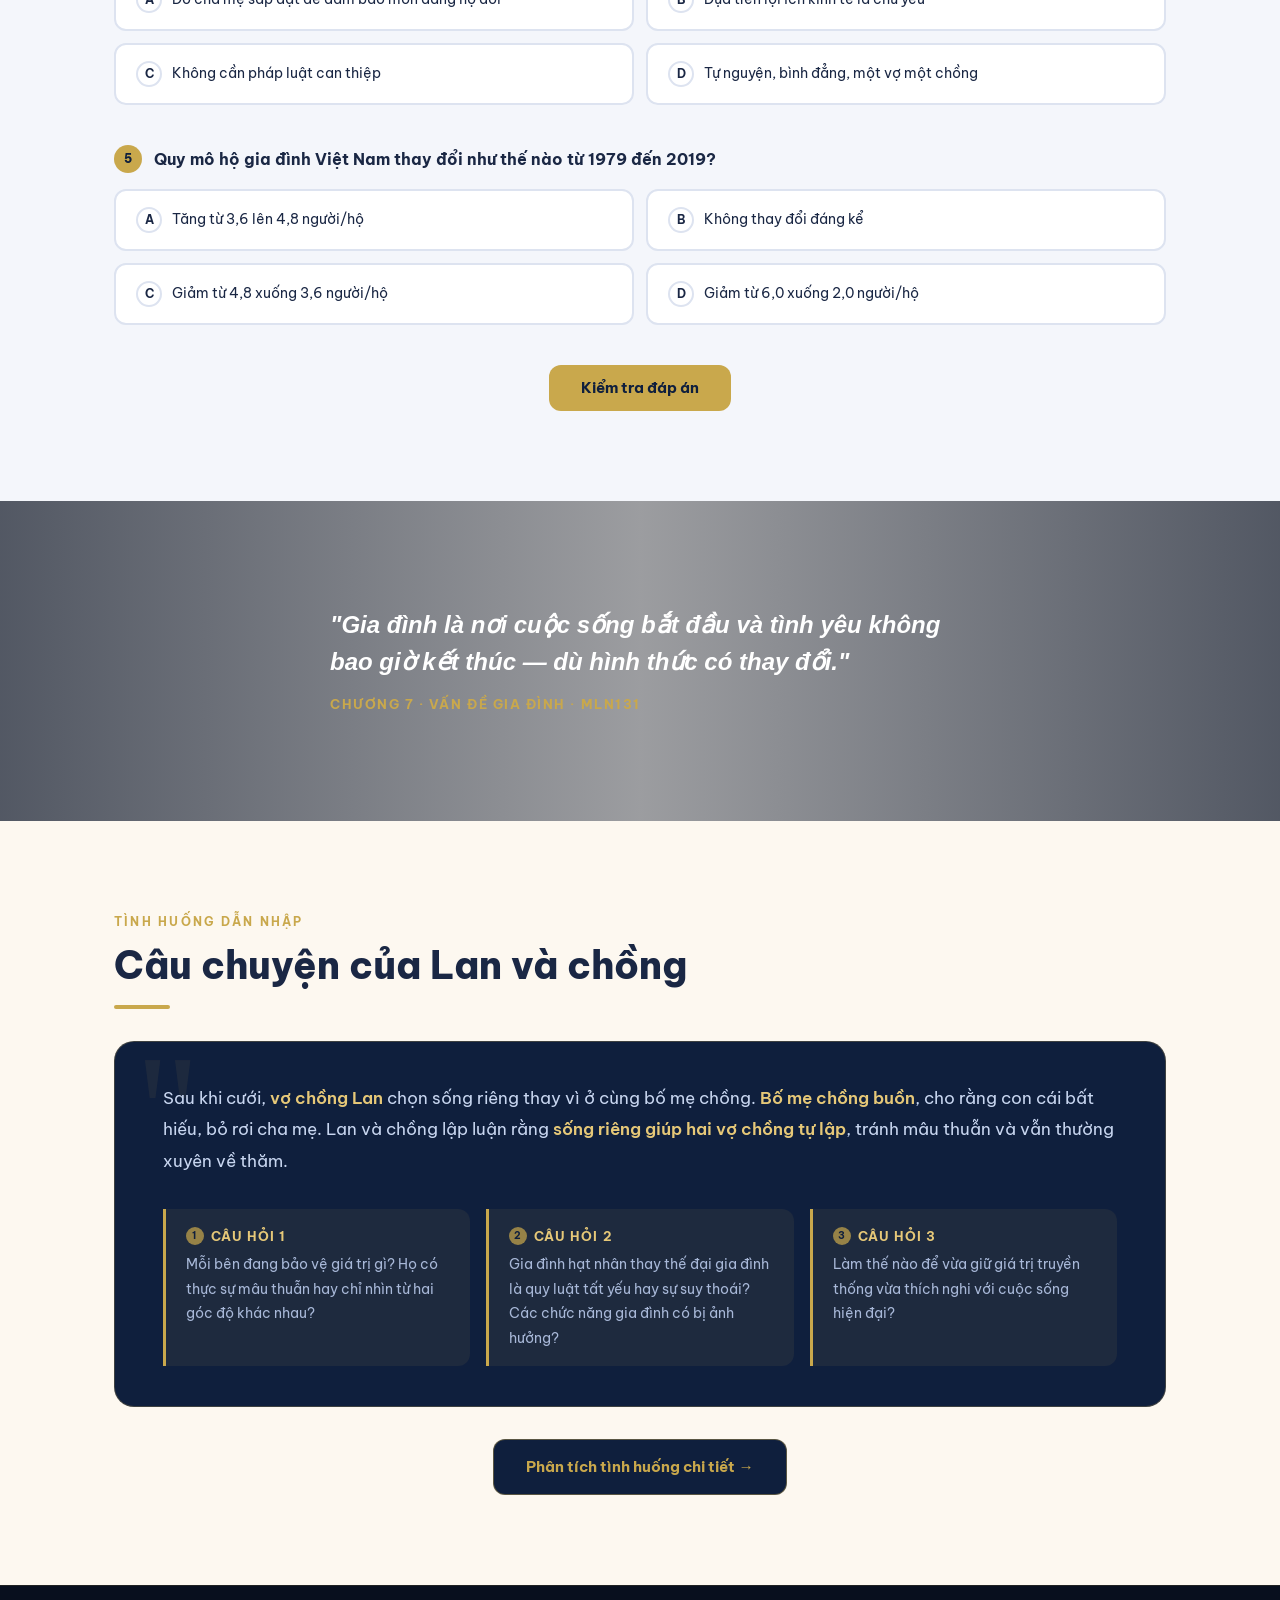
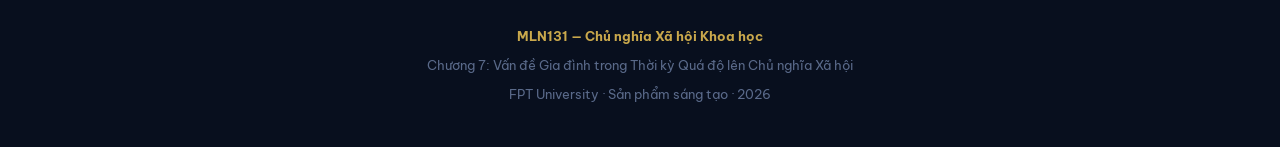
==== commit a6eb1872: "Full" ====
--- a/index.html
+++ b/index.html
@@ -71,7 +71,7 @@
 
 <nav>
   <div class="nav-inner">
-    <span class="nav-brand">Chủ nghĩa XHKH — Gia đình & Thời kỳ Quá độ</span>
+    <a href="index.html" class="nav-brand">Chủ nghĩa XHKH — Gia đình & Thời kỳ Quá độ</a>
     <ul class="nav-links" id="navLinks">
       <li><a href="khai-niem.html">Khái niệm</a></li>
       <li><a href="chuc-nang.html">Chức năng</a></li>
@@ -80,6 +80,7 @@
       <li><a href="so-sanh.html">So sánh</a></li>
       <li><a href="bien-doi.html">Biến đổi</a></li>
       <li><a href="ket-luan.html">Kết luận</a></li>
+      <li><a href="ai-usage.html">AI Usage</a></li>
     </ul>
     <button class="nav-toggle" id="navToggle" aria-label="Mở menu">
       <span></span><span></span><span></span>
@@ -116,7 +117,7 @@
     </div>
     <div class="hero-scroll reveal">
       <span class="scroll-dot"></span>
-      <span>7 trang nội dung · Cuộn xuống để xem tổng quan</span>
+      <span>7 trang nội dung + Quiz tương tác · Cuộn xuống để khám phá</span>
     </div>
     <a href="khai-niem.html" class="hero-btn reveal">
       Bắt đầu khám phá →
@@ -175,16 +176,130 @@
         <span class="ov-card-link">Xem trang →</span>
       </a>
     </div>
-    <div style="max-width:380px;" class="reveal">
+    <div class="cards-grid cards-grid--3 reveal">
       <a href="ket-luan.html" class="ov-card">
         <div class="ov-card-num">07</div>
         <div class="ov-card-title">Kết luận & Chính sách</div>
         <div class="ov-card-sub">Tổng kết lý luận, đường lối Đảng–Nhà nước và tài liệu tham khảo.</div>
         <span class="ov-card-link">Xem trang →</span>
       </a>
+      <a href="ai-usage.html" class="ov-card" style="border-color:rgba(52,152,219,.3);">
+        <div class="ov-card-num" style="color:#3498db;">+</div>
+        <div class="ov-card-title">AI Usage · Phụ lục</div>
+        <div class="ov-card-sub">Minh bạch công cụ AI, prompt đã dùng, cam kết liêm chính học thuật.</div>
+        <span class="ov-card-link" style="color:#3498db;">Xem phụ lục →</span>
+      </a>
+      <a href="#quiz" class="ov-card" style="border-color:rgba(26,122,74,.3);">
+        <div class="ov-card-num" style="color:var(--green);">?</div>
+        <div class="ov-card-title">Quiz · Trắc nghiệm</div>
+        <div class="ov-card-sub">Kiểm tra kiến thức Chương 7 với 5 câu hỏi trắc nghiệm tương tác.</div>
+        <span class="ov-card-link" style="color:var(--green);">Làm quiz →</span>
+      </a>
     </div>
   </div>
 </section>
+
+<!-- QUIZ TƯƠNG TÁC -->
+<section class="section section--gray" id="quiz">
+  <div class="container">
+    <div class="section-label reveal">Kiểm tra kiến thức</div>
+    <h2 class="section-title reveal">Bạn hiểu Chương 7 đến đâu?</h2>
+    <div class="divider reveal"></div>
+    <p class="section-sub reveal">
+      Trả lời 5 câu hỏi trắc nghiệm nhanh để kiểm tra mức độ hiểu về vấn đề gia đình
+      trong thời kỳ quá độ lên CNXH. Chọn đáp án và bấm "Kiểm tra" để xem kết quả.
+    </p>
+
+    <div id="quizContainer" class="reveal">
+      <!-- Q1 -->
+      <div class="quiz-question" data-correct="1">
+        <div class="quiz-question-text">
+          <span class="quiz-num">1</span>
+          <span>Theo chủ nghĩa Mác–Lênin, gia đình được hình thành chủ yếu dựa trên cơ sở nào?</span>
+        </div>
+        <div class="quiz-options">
+          <label class="quiz-option"><span class="opt-letter">A</span><span>Quan hệ kinh tế và lợi ích vật chất</span></label>
+          <label class="quiz-option"><span class="opt-letter">B</span><span>Hôn nhân, huyết thống và quan hệ nuôi dưỡng</span></label>
+          <label class="quiz-option"><span class="opt-letter">C</span><span>Quan hệ xã hội và cộng đồng</span></label>
+          <label class="quiz-option"><span class="opt-letter">D</span><span>Quan hệ chính trị và giai cấp</span></label>
+        </div>
+      </div>
+
+      <!-- Q2 -->
+      <div class="quiz-question" data-correct="2">
+        <div class="quiz-question-text">
+          <span class="quiz-num">2</span>
+          <span>Gia đình có mấy chức năng cơ bản theo giáo trình CNXHKH?</span>
+        </div>
+        <div class="quiz-options">
+          <label class="quiz-option"><span class="opt-letter">A</span><span>2 chức năng: kinh tế và giáo dục</span></label>
+          <label class="quiz-option"><span class="opt-letter">B</span><span>3 chức năng: tái sản xuất, kinh tế, tình cảm</span></label>
+          <label class="quiz-option"><span class="opt-letter">C</span><span>4 chức năng: tái sản xuất, nuôi dưỡng–giáo dục, kinh tế, tâm lý–tình cảm</span></label>
+          <label class="quiz-option"><span class="opt-letter">D</span><span>5 chức năng bao gồm cả chức năng chính trị</span></label>
+        </div>
+      </div>
+
+      <!-- Q3 -->
+      <div class="quiz-question" data-correct="1">
+        <div class="quiz-question-text">
+          <span class="quiz-num">3</span>
+          <span>Sự chuyển đổi từ gia đình truyền thống sang gia đình hạt nhân là gì?</span>
+        </div>
+        <div class="quiz-options">
+          <label class="quiz-option"><span class="opt-letter">A</span><span>Sự suy thoái đạo đức và giá trị gia đình</span></label>
+          <label class="quiz-option"><span class="opt-letter">B</span><span>Quy luật tất yếu khi lực lượng sản xuất phát triển</span></label>
+          <label class="quiz-option"><span class="opt-letter">C</span><span>Ảnh hưởng tiêu cực từ văn hóa phương Tây</span></label>
+          <label class="quiz-option"><span class="opt-letter">D</span><span>Chỉ xảy ra ở các nước phát triển</span></label>
+        </div>
+      </div>
+
+      <!-- Q4 -->
+      <div class="quiz-question" data-correct="3">
+        <div class="quiz-question-text">
+          <span class="quiz-num">4</span>
+          <span>Hôn nhân tiến bộ theo CNXHKH có đặc trưng nào?</span>
+        </div>
+        <div class="quiz-options">
+          <label class="quiz-option"><span class="opt-letter">A</span><span>Do cha mẹ sắp đặt để đảm bảo môn đăng hộ đối</span></label>
+          <label class="quiz-option"><span class="opt-letter">B</span><span>Dựa trên lợi ích kinh tế là chủ yếu</span></label>
+          <label class="quiz-option"><span class="opt-letter">C</span><span>Không cần pháp luật can thiệp</span></label>
+          <label class="quiz-option"><span class="opt-letter">D</span><span>Tự nguyện, bình đẳng, một vợ một chồng</span></label>
+        </div>
+      </div>
+
+      <!-- Q5 -->
+      <div class="quiz-question" data-correct="2">
+        <div class="quiz-question-text">
+          <span class="quiz-num">5</span>
+          <span>Quy mô hộ gia đình Việt Nam thay đổi như thế nào từ 1979 đến 2019?</span>
+        </div>
+        <div class="quiz-options">
+          <label class="quiz-option"><span class="opt-letter">A</span><span>Tăng từ 3,6 lên 4,8 người/hộ</span></label>
+          <label class="quiz-option"><span class="opt-letter">B</span><span>Không thay đổi đáng kể</span></label>
+          <label class="quiz-option"><span class="opt-letter">C</span><span>Giảm từ 4,8 xuống 3,6 người/hộ</span></label>
+          <label class="quiz-option"><span class="opt-letter">D</span><span>Giảm từ 6,0 xuống 2,0 người/hộ</span></label>
+        </div>
+      </div>
+    </div>
+
+    <div style="text-align:center;margin-top:2rem;" class="reveal">
+      <button class="quiz-btn" id="quizCheck" onclick="checkQuiz()">Kiểm tra đáp án</button>
+      <button class="quiz-btn" id="quizReset" onclick="resetQuiz()" style="display:none;background:var(--navy);color:var(--gold);border:1px solid rgba(201,168,76,.4);">Làm lại</button>
+    </div>
+    <div class="quiz-score" id="quizScore">
+      <div class="quiz-score-num" id="quizScoreNum"></div>
+      <div class="quiz-score-label" id="quizScoreLabel"></div>
+    </div>
+  </div>
+</section>
+
+<!-- ẢNH MINH HỌA -->
+<div style="height:320px;background:linear-gradient(to right,rgba(10,20,40,.7) 0%,rgba(10,20,40,.4) 50%,rgba(10,20,40,.7) 100%),url('https://images.unsplash.com/photo-1609220136736-443140cffec6?w=1400&auto=format&fit=crop&q=70') center/cover no-repeat;display:flex;align-items:center;overflow:hidden;position:relative;">
+  <div class="container" style="position:relative;z-index:2;">
+    <p style="font-size:clamp(.95rem,2.2vw,1.5rem);font-weight:700;color:#fff;max-width:620px;line-height:1.55;font-style:italic;">"Gia đình là nơi cuộc sống bắt đầu và tình yêu không bao giờ kết thúc — dù hình thức có thay đổi."</p>
+    <p style="margin-top:.85rem;font-size:.8rem;color:var(--gold);font-weight:700;letter-spacing:.12em;text-transform:uppercase;">Chương 7 · Vấn đề Gia đình · MLN131</p>
+  </div>
+</div>
 
 <!-- TÌNH HUỐNG PREVIEW -->
 <section class="section section--cream">
@@ -255,6 +370,47 @@
       }
     });
   }
+
+  // QUIZ
+  document.querySelectorAll('.quiz-option').forEach(opt => {
+    opt.addEventListener('click', function() {
+      const siblings = this.closest('.quiz-options').querySelectorAll('.quiz-option');
+      siblings.forEach(s => s.classList.remove('selected'));
+      this.classList.add('selected');
+    });
+  });
+  function checkQuiz() {
+    const questions = document.querySelectorAll('.quiz-question');
+    let score = 0;
+    questions.forEach(q => {
+      const correct = parseInt(q.dataset.correct);
+      const options = q.querySelectorAll('.quiz-option');
+      let selectedIdx = -1;
+      options.forEach((opt, i) => { if(opt.classList.contains('selected')) selectedIdx = i; });
+      options.forEach((opt, i) => {
+        opt.style.pointerEvents = 'none';
+        if(i === correct) opt.classList.add('quiz-correct');
+        else if(i === selectedIdx && i !== correct) opt.classList.add('quiz-wrong');
+      });
+      if(selectedIdx === correct) score++;
+    });
+    const scoreEl = document.getElementById('quizScore');
+    document.getElementById('quizScoreNum').textContent = score + '/5';
+    const msgs = ['Hãy xem lại nội dung nhé!','Cần ôn thêm một chút!','Khá tốt!','Giỏi lắm!','Xuất sắc! Bạn nắm vững Chương 7!'];
+    document.getElementById('quizScoreLabel').textContent = msgs[score] || msgs[0];
+    scoreEl.classList.add('show');
+    document.getElementById('quizCheck').style.display = 'none';
+    document.getElementById('quizReset').style.display = 'inline-flex';
+  }
+  function resetQuiz() {
+    document.querySelectorAll('.quiz-option').forEach(opt => {
+      opt.classList.remove('selected','quiz-correct','quiz-wrong');
+      opt.style.pointerEvents = '';
+    });
+    document.getElementById('quizScore').classList.remove('show');
+    document.getElementById('quizCheck').style.display = 'inline-flex';
+    document.getElementById('quizReset').style.display = 'none';
+  }
 </script>
 </body>
 </html>
--- a/style.css
+++ b/style.css
@@ -541,4 +541,261 @@
   .timeline-grid { grid-template-columns: 1fr !important; gap: 0 !important; }
   .page-hero-title { font-size: clamp(1.5rem,5vw,2rem); }
   .hero-title { font-size: clamp(1.8rem,6vw,2.5rem); }
-}
+  .flip-card { height: 280px; }
+  .img-text-split { grid-template-columns: 1fr; }
+  .tab-buttons { overflow-x: auto; }
+  .quiz-options { grid-template-columns: 1fr; }
+}
+
+/* ============================================================
+   QUIZ
+============================================================ */
+.quiz-question { margin-bottom: 2.5rem; }
+.quiz-question-text {
+  font-size: 1rem; font-weight: 700; margin-bottom: 1rem;
+  display: flex; align-items: flex-start; gap: .75rem;
+}
+.quiz-num {
+  background: var(--gold); color: var(--navy); width: 28px; height: 28px;
+  border-radius: 50%; display: flex; align-items: center; justify-content: center;
+  font-size: .78rem; font-weight: 800; flex-shrink: 0;
+}
+.quiz-options { display: grid; grid-template-columns: 1fr 1fr; gap: .75rem; }
+.quiz-option {
+  padding: 1rem 1.25rem; border-radius: var(--r); cursor: pointer;
+  border: 2px solid var(--gray2); background: var(--white);
+  font-size: .9rem; color: var(--text); transition: all .2s;
+  display: flex; align-items: center; gap: .6rem; line-height: 1.5;
+}
+.quiz-option:hover { border-color: rgba(201,168,76,.5); background: rgba(201,168,76,.04); }
+.quiz-option.selected { border-color: var(--gold); background: rgba(201,168,76,.08); font-weight: 600; }
+.quiz-option.quiz-correct { border-color: var(--green) !important; background: rgba(26,122,74,.1) !important; color: var(--green); }
+.quiz-option.quiz-wrong { border-color: var(--red) !important; background: rgba(192,57,43,.06) !important; opacity: .7; }
+.quiz-option .opt-letter {
+  width: 26px; height: 26px; border-radius: 50%;
+  border: 2px solid var(--gray2); display: flex; align-items: center; justify-content: center;
+  font-size: .75rem; font-weight: 700; flex-shrink: 0; transition: all .2s;
+}
+.quiz-option.selected .opt-letter { background: var(--gold); color: var(--navy); border-color: var(--gold); }
+.quiz-option.quiz-correct .opt-letter { background: var(--green); color: #fff; border-color: var(--green); }
+.quiz-option.quiz-wrong .opt-letter { background: var(--red); color: #fff; border-color: var(--red); }
+.quiz-btn {
+  display: inline-flex; align-items: center; gap: .6rem;
+  background: var(--gold); color: var(--navy); font-weight: 700; font-size: .95rem;
+  padding: .85rem 2rem; border-radius: var(--r); border: none; cursor: pointer;
+  font-family: 'Be Vietnam Pro', sans-serif; transition: background .2s, transform .15s;
+}
+.quiz-btn:hover { background: var(--gold2); transform: translateY(-2px); }
+.quiz-btn:disabled { opacity: .5; cursor: not-allowed; transform: none; }
+.quiz-score {
+  margin-top: 1.5rem; padding: 1.5rem 2rem; border-radius: var(--r2);
+  background: rgba(201,168,76,.08); border: 1px solid rgba(201,168,76,.25);
+  text-align: center; display: none;
+}
+.quiz-score.show { display: block; }
+.quiz-score-num { font-size: 2.5rem; font-weight: 800; color: var(--gold); }
+.quiz-score-label { font-size: .9rem; color: var(--muted); margin-top: .25rem; }
+
+/* ============================================================
+   ACCORDION
+============================================================ */
+.accordion { display: grid; gap: .75rem; }
+.accordion-item {
+  border: 1px solid var(--gray2); border-radius: var(--r);
+  background: var(--white); overflow: hidden; transition: box-shadow .2s;
+}
+.accordion-item:hover { box-shadow: 0 2px 12px rgba(0,0,0,.06); }
+.section--dark .accordion-item { background: var(--navy2); border-color: rgba(201,168,76,.2); }
+.accordion-header {
+  width: 100%; padding: 1.1rem 1.5rem; display: flex; justify-content: space-between;
+  align-items: center; gap: 1rem; cursor: pointer; border: none; background: none;
+  font-family: 'Be Vietnam Pro', sans-serif; font-size: .95rem; font-weight: 700;
+  color: var(--text); text-align: left;
+}
+.section--dark .accordion-header { color: var(--white); }
+.accordion-icon {
+  width: 28px; height: 28px; border-radius: 50%; flex-shrink: 0;
+  background: rgba(201,168,76,.12); color: var(--gold); font-size: 1.1rem;
+  display: flex; align-items: center; justify-content: center;
+  transition: transform .3s ease, background .2s;
+}
+.accordion-item.open .accordion-icon { transform: rotate(45deg); background: var(--gold); color: var(--navy); }
+.accordion-body {
+  max-height: 0; overflow: hidden; transition: max-height .35s ease;
+}
+.accordion-item.open .accordion-body { max-height: 600px; }
+.accordion-body-inner {
+  padding: 0 1.5rem 1.25rem; font-size: .92rem; color: var(--muted); line-height: 1.8;
+}
+.section--dark .accordion-body-inner { color: #a8b8d8; }
+
+/* ============================================================
+   FLIP CARDS
+============================================================ */
+.flip-card { perspective: 1000px; height: 340px; cursor: pointer; }
+.flip-card-inner {
+  position: relative; width: 100%; height: 100%;
+  transition: transform .6s ease; transform-style: preserve-3d;
+}
+.flip-card.flipped .flip-card-inner { transform: rotateY(180deg); }
+.flip-card-front, .flip-card-back {
+  position: absolute; width: 100%; height: 100%;
+  -webkit-backface-visibility: hidden; backface-visibility: hidden;
+  border-radius: var(--r2); padding: 2rem; overflow: hidden;
+}
+.flip-card-front {
+  background: var(--navy2); border: 1px solid rgba(201,168,76,.25);
+  display: flex; flex-direction: column; align-items: center; justify-content: center;
+  text-align: center; gap: .75rem;
+}
+.flip-card-front-icon {
+  width: 56px; height: 56px; border-radius: var(--r);
+  background: rgba(201,168,76,.15); border: 1px solid rgba(201,168,76,.3);
+  display: flex; align-items: center; justify-content: center; margin-bottom: .5rem;
+}
+.flip-card-front-icon svg { width: 26px; height: 26px; stroke: var(--gold); stroke-width: 2; }
+.flip-card-front-title { font-size: 1.1rem; font-weight: 700; color: var(--white); }
+.flip-card-front-hint { font-size: .78rem; color: rgba(201,168,76,.6); margin-top: .5rem; }
+.flip-card-back {
+  background: var(--navy2); border: 1px solid rgba(201,168,76,.35);
+  transform: rotateY(180deg); overflow-y: auto; color: #a8b8d8;
+  font-size: .88rem; line-height: 1.75;
+}
+.flip-card-back::-webkit-scrollbar { width: 4px; }
+.flip-card-back::-webkit-scrollbar-thumb { background: rgba(201,168,76,.3); border-radius: 2px; }
+.flip-card-back-title {
+  font-size: .72rem; font-weight: 700; letter-spacing: .12em;
+  text-transform: uppercase; color: var(--gold); margin-bottom: .75rem;
+}
+
+/* ============================================================
+   TABS
+============================================================ */
+.tab-buttons {
+  display: flex; gap: 4px; border-bottom: 2px solid var(--gray2);
+  margin-bottom: 2rem;
+}
+.section--dark .tab-buttons { border-bottom-color: rgba(201,168,76,.15); }
+.tab-btn {
+  padding: .75rem 1.5rem; border: none; background: none; cursor: pointer;
+  font-family: 'Be Vietnam Pro', sans-serif; font-weight: 600; font-size: .9rem;
+  color: var(--muted); border-bottom: 3px solid transparent;
+  transition: all .2s; margin-bottom: -2px;
+}
+.section--dark .tab-btn { color: #5a6a8a; }
+.tab-btn:hover { color: var(--gold); }
+.tab-btn.active { color: var(--gold); border-bottom-color: var(--gold); }
+.tab-panel { display: none; animation: tabFade .3s ease; }
+.tab-panel.active { display: block; }
+@keyframes tabFade { from { opacity: 0; transform: translateY(8px); } to { opacity: 1; transform: none; } }
+
+/* ============================================================
+   CONTENT IMAGES
+============================================================ */
+.content-img {
+  border-radius: var(--r2); box-shadow: var(--shadow); width: 100%;
+  object-fit: cover; display: block;
+}
+.content-img--sm { max-height: 240px; }
+.content-img--md { max-height: 360px; }
+.content-img--lg { max-height: 480px; }
+.img-caption {
+  font-size: .8rem; color: var(--muted); text-align: center;
+  margin-top: .6rem; font-style: italic; line-height: 1.5;
+}
+.section--dark .img-caption { color: #7a8fb0; }
+.img-text-split {
+  display: grid; grid-template-columns: 1fr 1fr; gap: 2.5rem; align-items: center;
+}
+.img-row { display: grid; grid-template-columns: 1fr 1fr; gap: 1rem; margin: 2rem 0; }
+@media(max-width:700px) { .img-row { grid-template-columns: 1fr; } }
+
+/* ============================================================
+   PROMPT BOX (AI Usage page)
+============================================================ */
+.prompt-box {
+  background: #1a1a2e; border: 1px solid rgba(201,168,76,.2);
+  border-radius: var(--r); padding: 1.5rem; margin-bottom: 1.5rem;
+  font-family: 'Courier New', monospace; position: relative;
+}
+.prompt-box::before {
+  content: 'PROMPT'; position: absolute; top: -10px; left: 16px;
+  background: var(--gold); color: var(--navy); font-family: 'Be Vietnam Pro', sans-serif;
+  font-size: .65rem; font-weight: 800; letter-spacing: .1em;
+  padding: 2px 10px; border-radius: 4px;
+}
+.prompt-box p { font-size: .88rem; color: #c8d6f0; line-height: 1.7; }
+.prompt-result {
+  margin-top: .75rem; padding-top: .75rem; border-top: 1px solid rgba(201,168,76,.15);
+  font-family: 'Be Vietnam Pro', sans-serif; font-size: .85rem; color: #7a8fb0;
+}
+.prompt-result strong { color: var(--gold2); }
+
+/* ============================================================
+   COMPARISON GRID (so-sanh.html)
+============================================================ */
+.cmp-grid {
+  display: grid; grid-template-columns: 180px 1fr 1fr; gap: 0;
+}
+.cmp-col-head {
+  display: flex; align-items: center; gap: .6rem;
+  padding: .9rem 1.25rem; font-size: .82rem; font-weight: 700;
+  letter-spacing: .04em; text-transform: uppercase;
+  border-radius: var(--r) var(--r) 0 0;
+}
+.cmp-col-head--trad { background: rgba(192,57,43,.1); color: #c0392b; }
+.cmp-col-head--nucl { background: rgba(26,122,74,.1); color: #1a7a4a; }
+.cmp-label-head { background: transparent; }
+.cmp-row {
+  background: var(--white); border: 1px solid var(--gray2);
+  border-radius: var(--r); margin-bottom: .6rem;
+  transition: transform .15s, box-shadow .15s;
+  overflow: hidden;
+}
+.cmp-row:hover { transform: translateY(-2px); box-shadow: 0 6px 20px rgba(0,0,0,.08); }
+.cmp-label {
+  display: flex; align-items: center; gap: .75rem;
+  padding: 1.1rem 1.25rem; background: var(--navy);
+  border-right: 3px solid var(--gold);
+}
+.cmp-num {
+  font-size: .7rem; font-weight: 800; color: var(--navy);
+  background: var(--gold); width: 24px; height: 24px; border-radius: 50%;
+  display: flex; align-items: center; justify-content: center; flex-shrink: 0;
+}
+.cmp-label-text { font-size: .82rem; font-weight: 700; color: var(--white); line-height: 1.3; }
+.cmp-cell {
+  padding: 1rem 1.25rem; display: flex; flex-direction: column; gap: .5rem;
+  border-left: 1px solid var(--gray2);
+}
+.cmp-badge {
+  display: inline-flex; align-items: center; gap: 4px;
+  padding: .2rem .7rem; border-radius: 99px;
+  font-size: .7rem; font-weight: 700; letter-spacing: .04em;
+  width: fit-content;
+}
+.cmp-badge--strong {
+  background: rgba(26,122,74,.12); color: #1a7a4a; border: 1px solid rgba(26,122,74,.25);
+}
+.cmp-badge--note {
+  background: rgba(201,168,76,.12); color: #b8941f; border: 1px solid rgba(201,168,76,.3);
+}
+.cmp-badge--neutral {
+  background: rgba(107,127,163,.1); color: #6b7fa3; border: 1px solid rgba(107,127,163,.2);
+}
+.cmp-desc { font-size: .88rem; color: var(--text); line-height: 1.6; }
+.cmp-meter {
+  display: block; width: 100%; height: 6px; border-radius: 3px;
+  background: var(--gray2); overflow: hidden;
+}
+.cmp-meter-fill { display: block; height: 100%; border-radius: 3px; transition: width .6s ease; }
+
+@media(max-width: 768px) {
+  .cmp-grid { grid-template-columns: 1fr; }
+  .cmp-col-head { display: none; }
+  .cmp-label { border-right: none; border-bottom: 3px solid var(--gold); }
+  .cmp-cell { border-left: none; border-top: 1px solid var(--gray2); }
+  .cmp-cell::before { font-size: .7rem; font-weight: 700; letter-spacing: .06em; text-transform: uppercase; margin-bottom: .25rem; }
+  .cmp-cell:nth-child(2)::before { content: 'GĐ Truyền thống'; color: #c0392b; display: block; }
+  .cmp-cell:nth-child(3)::before { content: 'GĐ Hạt nhân'; color: #1a7a4a; display: block; }
+}
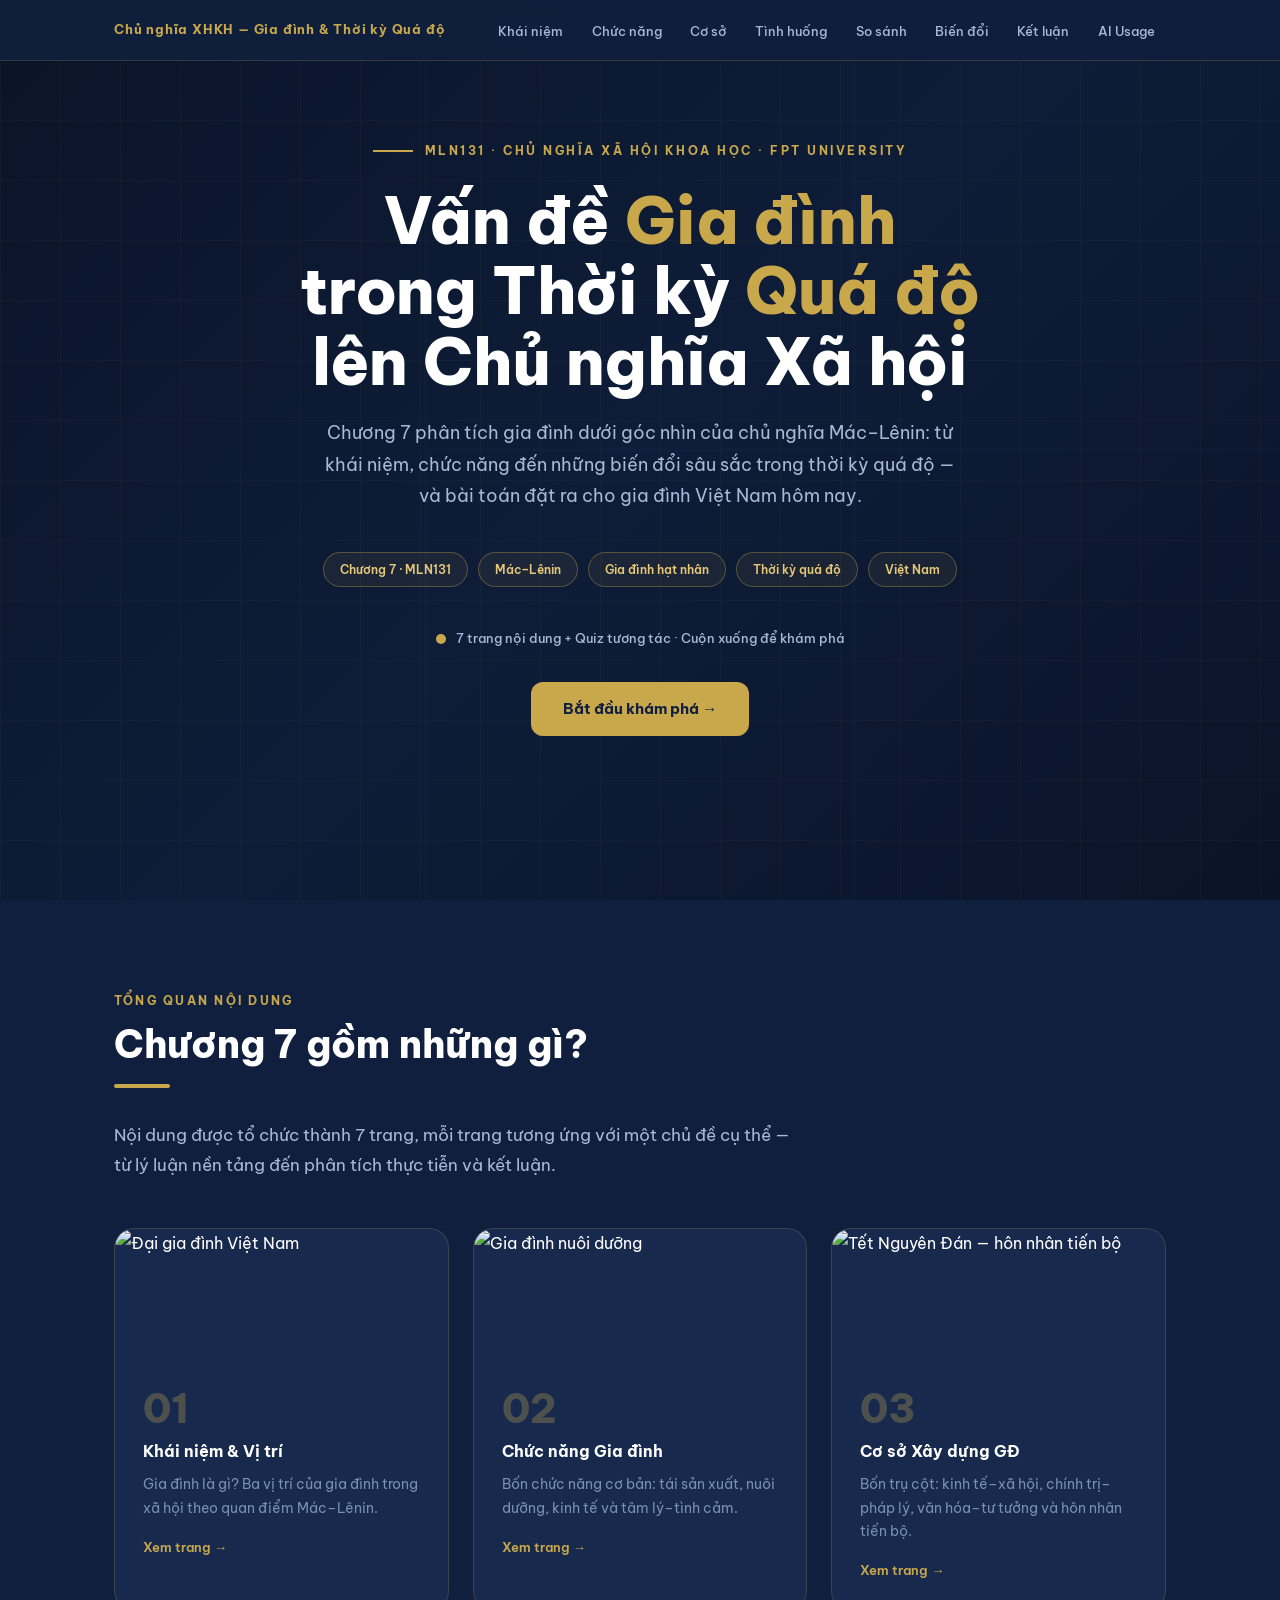
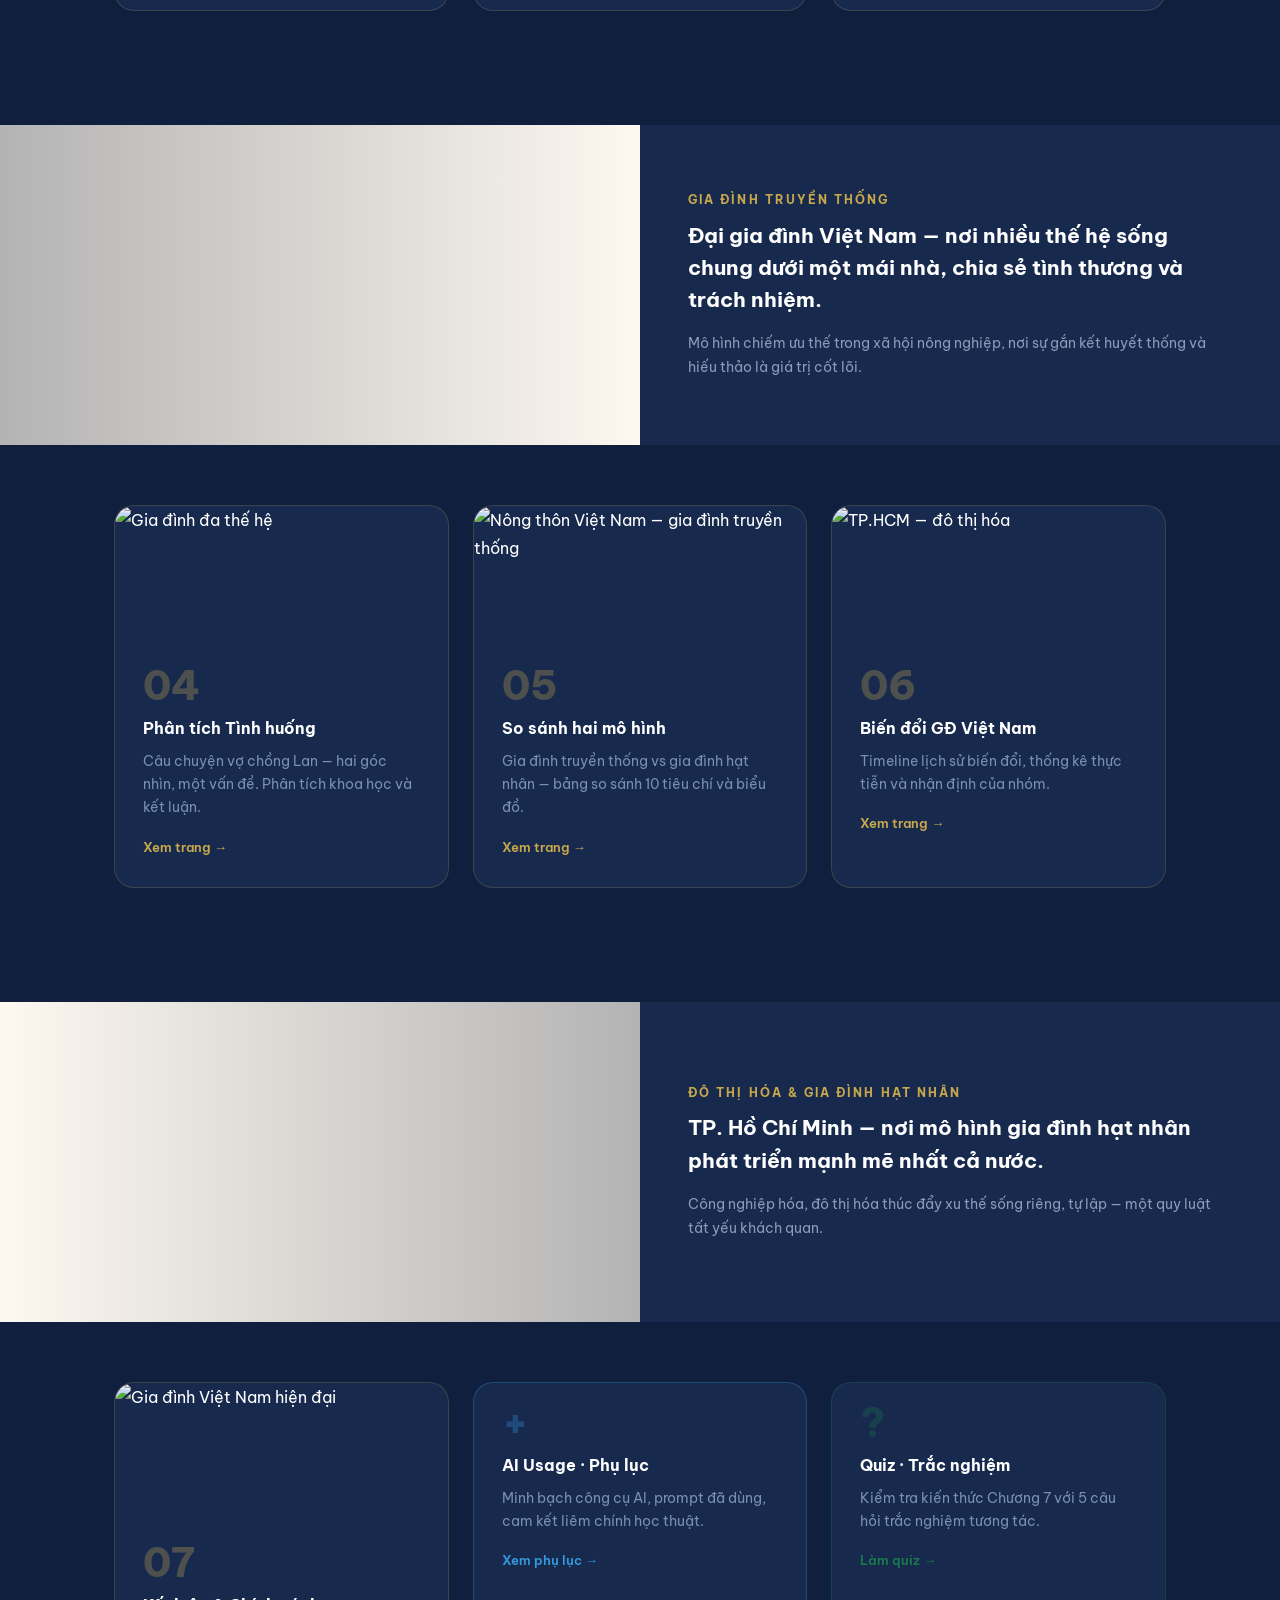
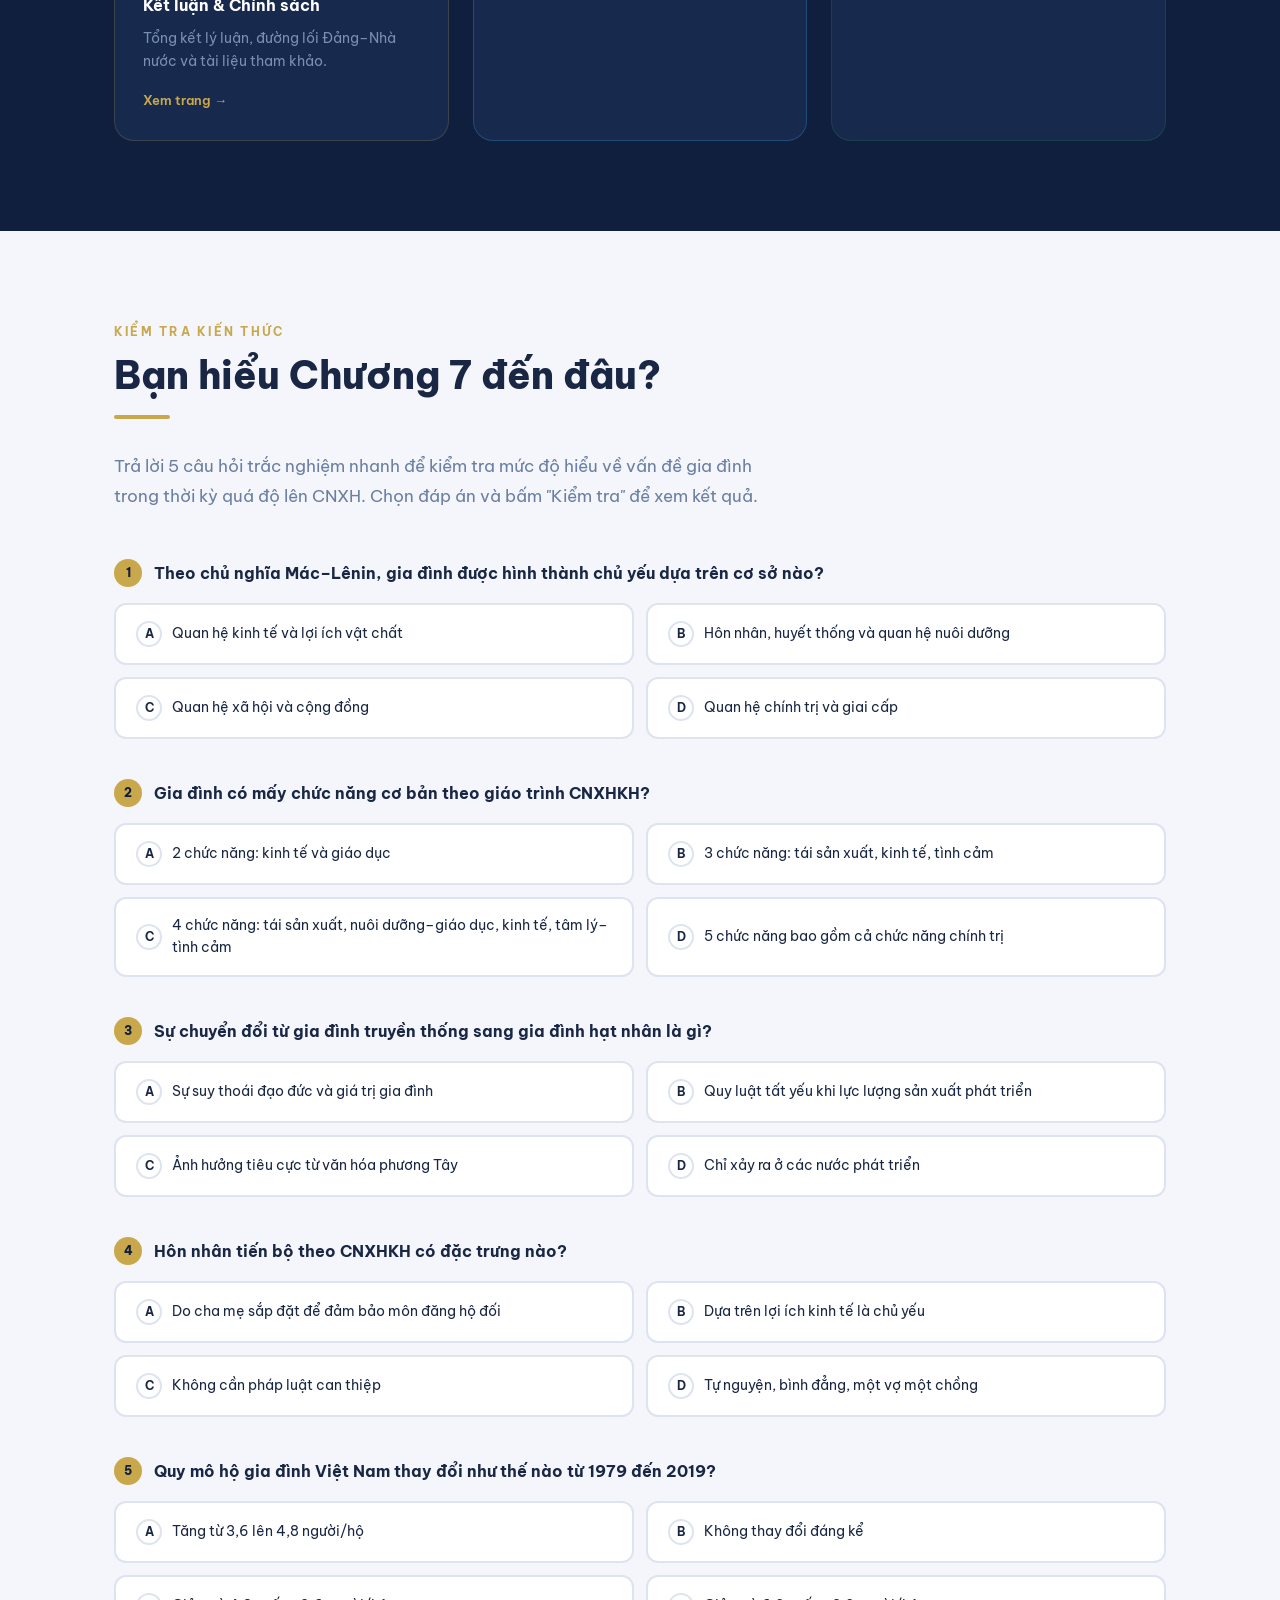
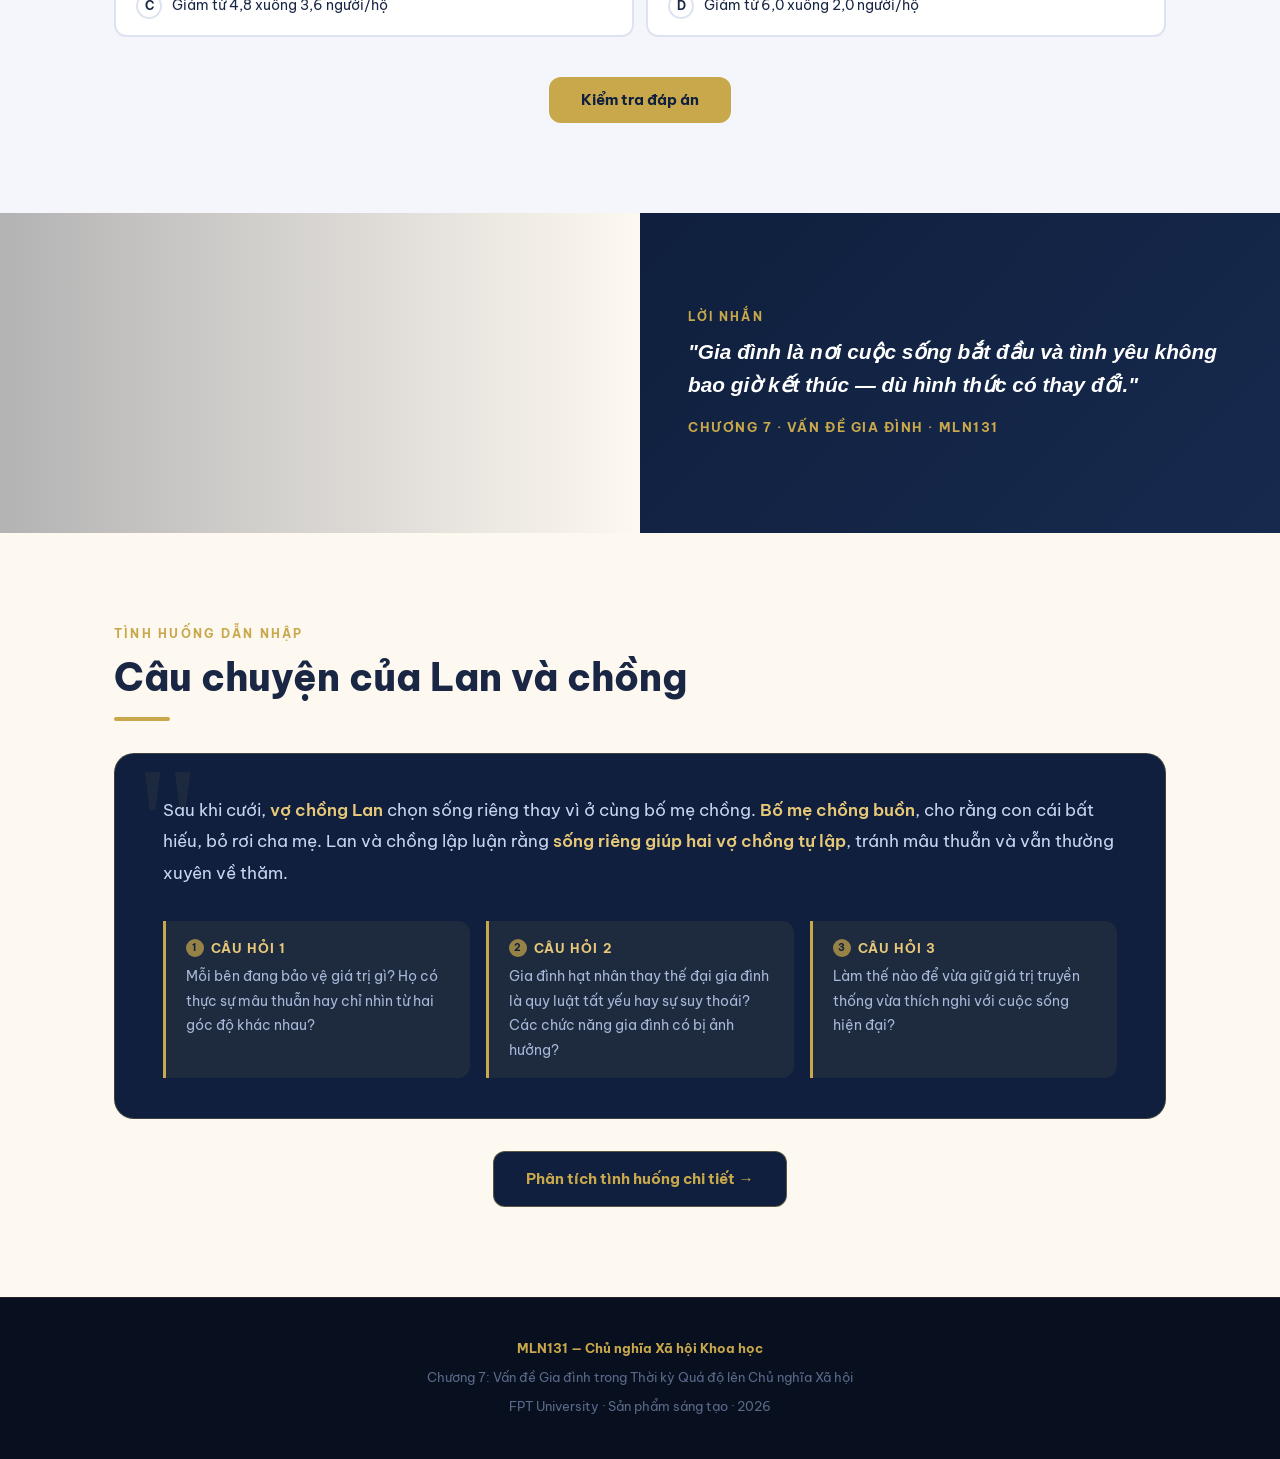
==== commit 9cef3495: "Em" ====
--- a/index.html
+++ b/index.html
@@ -7,38 +7,51 @@
   <link href="https://fonts.googleapis.com/css2?family=Be+Vietnam+Pro:ital,wght@0,300;0,400;0,500;0,600;0,700;0,800;1,400&display=swap" rel="stylesheet"/>
   <link rel="stylesheet" href="style.css"/>
   <style>
-    /* HERO */
+    /* HERO - FULL IMPACT */
     #hero {
       min-height: 100vh;
-      background: linear-gradient(135deg, rgba(10,20,40,.97) 0%, rgba(15,31,61,.93) 60%, rgba(10,20,40,.97) 100%),
-                  url('https://images.unsplash.com/photo-1529156069898-49953e39b3ac?w=1400&auto=format&fit=crop&q=70') center/cover no-repeat;
-      display: flex; align-items: center; position: relative; overflow: hidden;
-    }
-    .hero-bg::before {
-      content: ''; position: absolute; width: 700px; height: 700px; border-radius: 50%;
-      background: radial-gradient(circle, rgba(201,168,76,.12) 0%, transparent 70%);
-      top: -200px; right: -200px;
-    }
-    .hero-bg::after {
-      content: ''; position: absolute; width: 500px; height: 500px; border-radius: 50%;
-      background: radial-gradient(circle, rgba(201,168,76,.07) 0%, transparent 70%);
-      bottom: -100px; left: -100px;
+      background: var(--navy);
+      position: relative; overflow: hidden;
+    }
+    .hero-mosaic {
+      position: absolute; inset: 0; z-index: 1;
+      display: grid; grid-template-columns: 1fr 1fr 1fr; grid-template-rows: 1fr 1fr;
+      gap: 4px;
+    }
+    .hero-mosaic-img {
+      background-size: cover; background-position: center;
+      position: relative;
+    }
+    .hero-mosaic-img::after {
+      content: ''; position: absolute; inset: 0;
+      background: rgba(10,20,40,.72);
+      transition: background .4s;
+    }
+    .hero-mosaic-img:hover::after { background: rgba(10,20,40,.55); }
+    .hero-mosaic-img:nth-child(1) { grid-row: 1 / 3; }
+    .hero-overlay {
+      position: absolute; inset: 0; z-index: 2;
+      background: linear-gradient(135deg, rgba(10,20,40,.88) 0%, rgba(15,31,61,.65) 50%, rgba(10,20,40,.88) 100%);
     }
     .hero-grid {
-      position: absolute; inset: 0;
+      position: absolute; inset: 0; z-index: 3;
       background-image:
-        linear-gradient(rgba(201,168,76,.05) 1px, transparent 1px),
-        linear-gradient(90deg, rgba(201,168,76,.05) 1px, transparent 1px);
+        linear-gradient(rgba(201,168,76,.04) 1px, transparent 1px),
+        linear-gradient(90deg, rgba(201,168,76,.04) 1px, transparent 1px);
       background-size: 60px 60px;
     }
-    .hero-content { position: relative; z-index: 2; padding: 120px 0 80px; }
+    .hero-content {
+      position: relative; z-index: 4;
+      padding: 140px 0 80px;
+      display: flex; flex-direction: column; align-items: center; text-align: center;
+    }
     .hero-eyebrow { display: flex; align-items: center; gap: 12px; margin-bottom: 1.5rem; }
     .hero-line { width: 40px; height: 2px; background: var(--gold); }
     .hero-eyebrow span { font-size: .78rem; font-weight: 700; letter-spacing: .2em; text-transform: uppercase; color: var(--gold); }
-    .hero-title { font-size: clamp(2rem, 5vw, 3.8rem); font-weight: 800; line-height: 1.1; color: var(--white); margin-bottom: 1.25rem; }
+    .hero-title { font-size: clamp(2.2rem, 5.5vw, 4rem); font-weight: 800; line-height: 1.1; color: var(--white); margin-bottom: 1.25rem; }
     .hero-title .accent { color: var(--gold); }
     .hero-desc { font-size: 1.1rem; color: #a8b8d8; max-width: 640px; margin-bottom: 2.5rem; line-height: 1.8; }
-    .hero-chips { display: flex; gap: 10px; flex-wrap: wrap; margin-bottom: 3rem; }
+    .hero-chips { display: flex; gap: 10px; flex-wrap: wrap; margin-bottom: 2.5rem; justify-content: center; }
     .chip { padding: .35rem 1rem; border-radius: 99px; border: 1px solid rgba(201,168,76,.35); font-size: .78rem; font-weight: 600; color: var(--gold2); background: rgba(201,168,76,.08); }
     .hero-btn {
       display: inline-flex; align-items: center; gap: .6rem;
@@ -47,24 +60,72 @@
       font-family: 'Be Vietnam Pro', sans-serif;
     }
     .hero-btn:hover { background: var(--gold2); transform: translateY(-2px); }
-
-    /* OVERVIEW CARDS */
+    .hero-scroll { display: flex; align-items: center; gap: 10px; color: #a8b8d8; font-size: .82rem; font-weight: 500; margin-bottom: 2rem; }
+    .scroll-dot { width: 10px; height: 10px; border-radius: 50%; background: var(--gold); animation: pulse 2s infinite; display: inline-block; }
+    @keyframes pulse { 0%,100%{opacity:1;transform:scale(1);} 50%{opacity:.5;transform:scale(1.4);} }
+
+    /* OVERVIEW CARDS WITH IMAGES */
     .ov-card {
       background: var(--navy2); border: 1px solid rgba(201,168,76,.2);
-      border-radius: var(--r2); padding: 2rem;
+      border-radius: var(--r2); overflow: hidden;
       transition: transform .2s, box-shadow .2s;
       text-decoration: none; display: block;
     }
     .ov-card:hover { transform: translateY(-4px); box-shadow: 0 12px 40px rgba(0,0,0,.3); }
+    .ov-card-img {
+      width: 100%; height: 140px; object-fit: cover; display: block;
+      transition: transform .4s;
+    }
+    .ov-card:hover .ov-card-img { transform: scale(1.05); }
+    .ov-card-img-wrap { overflow: hidden; position: relative; }
+    .ov-card-img-wrap::after {
+      content: ''; position: absolute; bottom: 0; left: 0; right: 0; height: 40px;
+      background: linear-gradient(transparent, var(--navy2));
+    }
+    .ov-card-body { padding: 1.25rem 1.75rem 1.75rem; }
     .ov-card-num { font-size: 2.5rem; font-weight: 800; color: var(--gold); opacity: .3; line-height: 1; margin-bottom: .5rem; }
     .ov-card-title { font-size: 1rem; font-weight: 700; color: var(--white); margin-bottom: .5rem; }
     .ov-card-sub   { font-size: .88rem; color: #7a8fb0; line-height: 1.65; }
     .ov-card-link  { font-size: .82rem; color: var(--gold); font-weight: 600; margin-top: 1rem; display: block; }
 
-    /* PULSE DOT */
-    .scroll-dot { width: 10px; height: 10px; border-radius: 50%; background: var(--gold); animation: pulse 2s infinite; display: inline-block; }
-    .hero-scroll { display: flex; align-items: center; gap: 10px; color: #a8b8d8; font-size: .82rem; font-weight: 500; margin-bottom: 2rem; }
-    @keyframes pulse { 0%,100%{opacity:1;transform:scale(1);} 50%{opacity:.5;transform:scale(1.4);} }
+    /* IMAGE-TEXT INTERLEAVE BLOCKS */
+    .interleave {
+      display: grid; grid-template-columns: 1fr 1fr; min-height: 320px;
+    }
+    .interleave--reverse { direction: rtl; }
+    .interleave--reverse > * { direction: ltr; }
+    .interleave-img {
+      background-size: cover; background-position: center;
+      min-height: 320px; position: relative;
+    }
+    .interleave-img::after {
+      content: ''; position: absolute; inset: 0;
+      background: linear-gradient(90deg, rgba(10,20,40,.3) 0%, transparent 100%);
+    }
+    .interleave--reverse .interleave-img::after {
+      background: linear-gradient(-90deg, rgba(10,20,40,.3) 0%, transparent 100%);
+    }
+    .interleave-text {
+      background: var(--navy2); display: flex; align-items: center; padding: 2.5rem 3rem;
+    }
+    .interleave-label {
+      font-size: .72rem; font-weight: 700; letter-spacing: .18em;
+      text-transform: uppercase; color: var(--gold); margin-bottom: .6rem;
+    }
+    .interleave-title {
+      font-size: clamp(.95rem,2vw,1.3rem); font-weight: 700;
+      color: #fff; line-height: 1.55; margin-bottom: 1rem;
+    }
+    .interleave-desc { font-size: .88rem; color: #8a9ab8; line-height: 1.7; }
+
+    @media(max-width:768px) {
+      .hero-mosaic { grid-template-columns: 1fr 1fr; grid-template-rows: 1fr 1fr 1fr; }
+      .hero-mosaic-img:nth-child(1) { grid-row: auto; }
+      .hero-content { padding: 120px 0 60px; }
+      .interleave { grid-template-columns: 1fr; }
+      .interleave-img { min-height: 220px; }
+      .interleave--reverse { direction: ltr; }
+    }
   </style>
 </head>
 <body>
@@ -91,8 +152,17 @@
 
 <!-- HERO -->
 <section id="hero">
-  <div class="hero-bg"></div>
+  <!-- Background mosaic -->
+  <div class="hero-mosaic">
+    <div class="hero-mosaic-img" style="background-image:url('https://images.pexels.com/photos/7363942/pexels-photo-7363942.jpeg?auto=compress&cs=tinysrgb&w=800')"></div>
+    <div class="hero-mosaic-img" style="background-image:url('https://images.pexels.com/photos/941195/pexels-photo-941195.jpeg?auto=compress&cs=tinysrgb&w=800')"></div>
+    <div class="hero-mosaic-img" style="background-image:url('https://images.unsplash.com/photo-1609220136736-443140cffec6?w=800&auto=format&fit=crop&q=70')"></div>
+    <div class="hero-mosaic-img" style="background-image:url('https://images.pexels.com/photos/7363671/pexels-photo-7363671.jpeg?auto=compress&cs=tinysrgb&w=800')"></div>
+    <div class="hero-mosaic-img" style="background-image:url('https://images.unsplash.com/photo-1528360983277-13d401cdc186?w=800&auto=format&fit=crop&q=70')"></div>
+  </div>
+  <div class="hero-overlay"></div>
   <div class="hero-grid"></div>
+
   <div class="container hero-content">
     <div class="hero-eyebrow reveal">
       <div class="hero-line"></div>
@@ -123,9 +193,10 @@
       Bắt đầu khám phá →
     </a>
   </div>
+
 </section>
 
-<!-- TỔNG QUAN -->
+<!-- TỔNG QUAN: LÝ LUẬN NỀN TẢNG + ẢNH -->
 <section class="section section--dark">
   <div class="container">
     <div class="section-label reveal">Tổng quan nội dung</div>
@@ -136,64 +207,140 @@
       từ lý luận nền tảng đến phân tích thực tiễn và kết luận.
     </p>
 
+    <!-- Phần 1: Lý luận nền tảng -->
     <div class="cards-grid cards-grid--3 reveal" style="margin-bottom:1.5rem;">
       <a href="khai-niem.html" class="ov-card">
-        <div class="ov-card-num">01</div>
-        <div class="ov-card-title">Khái niệm & Vị trí</div>
-        <div class="ov-card-sub">Gia đình là gì? Ba vị trí của gia đình trong xã hội theo quan điểm Mác–Lênin.</div>
-        <span class="ov-card-link">Xem trang →</span>
+        <div class="ov-card-img-wrap">
+          <img class="ov-card-img" src="https://images.pexels.com/photos/7363942/pexels-photo-7363942.jpeg?auto=compress&cs=tinysrgb&w=500" alt="Đại gia đình Việt Nam"/>
+        </div>
+        <div class="ov-card-body">
+          <div class="ov-card-num">01</div>
+          <div class="ov-card-title">Khái niệm & Vị trí</div>
+          <div class="ov-card-sub">Gia đình là gì? Ba vị trí của gia đình trong xã hội theo quan điểm Mác–Lênin.</div>
+          <span class="ov-card-link">Xem trang →</span>
+        </div>
       </a>
       <a href="chuc-nang.html" class="ov-card">
-        <div class="ov-card-num">02</div>
-        <div class="ov-card-title">Chức năng Gia đình</div>
-        <div class="ov-card-sub">Bốn chức năng cơ bản: tái sản xuất, nuôi dưỡng, kinh tế và tâm lý–tình cảm.</div>
-        <span class="ov-card-link">Xem trang →</span>
+        <div class="ov-card-img-wrap">
+          <img class="ov-card-img" src="https://images.pexels.com/photos/7363671/pexels-photo-7363671.jpeg?auto=compress&cs=tinysrgb&w=500" alt="Gia đình nuôi dưỡng"/>
+        </div>
+        <div class="ov-card-body">
+          <div class="ov-card-num">02</div>
+          <div class="ov-card-title">Chức năng Gia đình</div>
+          <div class="ov-card-sub">Bốn chức năng cơ bản: tái sản xuất, nuôi dưỡng, kinh tế và tâm lý–tình cảm.</div>
+          <span class="ov-card-link">Xem trang →</span>
+        </div>
       </a>
       <a href="co-so.html" class="ov-card">
-        <div class="ov-card-num">03</div>
-        <div class="ov-card-title">Cơ sở Xây dựng GĐ</div>
-        <div class="ov-card-sub">Bốn trụ cột: kinh tế–xã hội, chính trị–pháp lý, văn hóa–tư tưởng và hôn nhân tiến bộ.</div>
-        <span class="ov-card-link">Xem trang →</span>
-      </a>
-    </div>
+        <div class="ov-card-img-wrap">
+          <img class="ov-card-img" src="https://images.unsplash.com/photo-1609220136736-443140cffec6?w=500&auto=format&fit=crop&q=70" alt="Tết Nguyên Đán — hôn nhân tiến bộ"/>
+        </div>
+        <div class="ov-card-body">
+          <div class="ov-card-num">03</div>
+          <div class="ov-card-title">Cơ sở Xây dựng GĐ</div>
+          <div class="ov-card-sub">Bốn trụ cột: kinh tế–xã hội, chính trị–pháp lý, văn hóa–tư tưởng và hôn nhân tiến bộ.</div>
+          <span class="ov-card-link">Xem trang →</span>
+        </div>
+      </a>
+    </div>
+  </div>
+</section>
+
+<!-- XEN KẼ: Gia đình truyền thống -->
+<div class="interleave reveal">
+  <div class="interleave-img" style="background-image:url('https://images.pexels.com/photos/7363942/pexels-photo-7363942.jpeg?auto=compress&cs=tinysrgb&w=800')"></div>
+  <div class="interleave-text">
+    <div>
+      <div class="interleave-label">Gia đình truyền thống</div>
+      <p class="interleave-title">Đại gia đình Việt Nam — nơi nhiều thế hệ sống chung dưới một mái nhà, chia sẻ tình thương và trách nhiệm.</p>
+      <p class="interleave-desc">Mô hình chiếm ưu thế trong xã hội nông nghiệp, nơi sự gắn kết huyết thống và hiếu thảo là giá trị cốt lõi.</p>
+    </div>
+  </div>
+</div>
+
+<!-- Phần 2: Phân tích thực tiễn -->
+<section class="section section--dark" style="padding-top:60px;">
+  <div class="container">
     <div class="cards-grid cards-grid--3 reveal" style="margin-bottom:1.5rem;">
       <a href="tinh-huong.html" class="ov-card">
-        <div class="ov-card-num">04</div>
-        <div class="ov-card-title">Phân tích Tình huống</div>
-        <div class="ov-card-sub">Câu chuyện vợ chồng Lan — hai góc nhìn, một vấn đề. Phân tích khoa học và kết luận.</div>
-        <span class="ov-card-link">Xem trang →</span>
+        <div class="ov-card-img-wrap">
+          <img class="ov-card-img" src="https://images.pexels.com/photos/7363942/pexels-photo-7363942.jpeg?auto=compress&cs=tinysrgb&w=500" alt="Gia đình đa thế hệ" style="object-position:top;"/>
+        </div>
+        <div class="ov-card-body">
+          <div class="ov-card-num">04</div>
+          <div class="ov-card-title">Phân tích Tình huống</div>
+          <div class="ov-card-sub">Câu chuyện vợ chồng Lan — hai góc nhìn, một vấn đề. Phân tích khoa học và kết luận.</div>
+          <span class="ov-card-link">Xem trang →</span>
+        </div>
       </a>
       <a href="so-sanh.html" class="ov-card">
-        <div class="ov-card-num">05</div>
-        <div class="ov-card-title">So sánh hai mô hình</div>
-        <div class="ov-card-sub">Gia đình truyền thống vs gia đình hạt nhân — bảng so sánh 10 tiêu chí và biểu đồ.</div>
-        <span class="ov-card-link">Xem trang →</span>
+        <div class="ov-card-img-wrap">
+          <img class="ov-card-img" src="https://images.unsplash.com/photo-1528360983277-13d401cdc186?w=500&auto=format&fit=crop&q=70" alt="Nông thôn Việt Nam — gia đình truyền thống"/>
+        </div>
+        <div class="ov-card-body">
+          <div class="ov-card-num">05</div>
+          <div class="ov-card-title">So sánh hai mô hình</div>
+          <div class="ov-card-sub">Gia đình truyền thống vs gia đình hạt nhân — bảng so sánh 10 tiêu chí và biểu đồ.</div>
+          <span class="ov-card-link">Xem trang →</span>
+        </div>
       </a>
       <a href="bien-doi.html" class="ov-card">
-        <div class="ov-card-num">06</div>
-        <div class="ov-card-title">Biến đổi GĐ Việt Nam</div>
-        <div class="ov-card-sub">Timeline lịch sử biến đổi, thống kê thực tiễn và nhận định của nhóm.</div>
-        <span class="ov-card-link">Xem trang →</span>
-      </a>
-    </div>
+        <div class="ov-card-img-wrap">
+          <img class="ov-card-img" src="https://images.pexels.com/photos/941195/pexels-photo-941195.jpeg?auto=compress&cs=tinysrgb&w=500" alt="TP.HCM — đô thị hóa"/>
+        </div>
+        <div class="ov-card-body">
+          <div class="ov-card-num">06</div>
+          <div class="ov-card-title">Biến đổi GĐ Việt Nam</div>
+          <div class="ov-card-sub">Timeline lịch sử biến đổi, thống kê thực tiễn và nhận định của nhóm.</div>
+          <span class="ov-card-link">Xem trang →</span>
+        </div>
+      </a>
+    </div>
+  </div>
+</section>
+
+<!-- XEN KẼ: Đô thị hóa (đảo chiều) -->
+<div class="interleave interleave--reverse reveal">
+  <div class="interleave-text">
+    <div>
+      <div class="interleave-label">Đô thị hóa & Gia đình hạt nhân</div>
+      <p class="interleave-title">TP. Hồ Chí Minh — nơi mô hình gia đình hạt nhân phát triển mạnh mẽ nhất cả nước.</p>
+      <p class="interleave-desc">Công nghiệp hóa, đô thị hóa thúc đẩy xu thế sống riêng, tự lập — một quy luật tất yếu khách quan.</p>
+    </div>
+  </div>
+  <div class="interleave-img" style="background-image:url('https://images.pexels.com/photos/941195/pexels-photo-941195.jpeg?auto=compress&cs=tinysrgb&w=800')"></div>
+</div>
+
+<!-- Phần 3: Kết luận + Phụ lục -->
+<section class="section section--dark" style="padding-top:60px;">
+  <div class="container">
     <div class="cards-grid cards-grid--3 reveal">
       <a href="ket-luan.html" class="ov-card">
-        <div class="ov-card-num">07</div>
-        <div class="ov-card-title">Kết luận & Chính sách</div>
-        <div class="ov-card-sub">Tổng kết lý luận, đường lối Đảng–Nhà nước và tài liệu tham khảo.</div>
-        <span class="ov-card-link">Xem trang →</span>
+        <div class="ov-card-img-wrap">
+          <img class="ov-card-img" src="https://images.pexels.com/photos/7363671/pexels-photo-7363671.jpeg?auto=compress&cs=tinysrgb&w=500" alt="Gia đình Việt Nam hiện đại"/>
+        </div>
+        <div class="ov-card-body">
+          <div class="ov-card-num">07</div>
+          <div class="ov-card-title">Kết luận & Chính sách</div>
+          <div class="ov-card-sub">Tổng kết lý luận, đường lối Đảng–Nhà nước và tài liệu tham khảo.</div>
+          <span class="ov-card-link">Xem trang →</span>
+        </div>
       </a>
       <a href="ai-usage.html" class="ov-card" style="border-color:rgba(52,152,219,.3);">
-        <div class="ov-card-num" style="color:#3498db;">+</div>
-        <div class="ov-card-title">AI Usage · Phụ lục</div>
-        <div class="ov-card-sub">Minh bạch công cụ AI, prompt đã dùng, cam kết liêm chính học thuật.</div>
-        <span class="ov-card-link" style="color:#3498db;">Xem phụ lục →</span>
+        <div class="ov-card-body">
+          <div class="ov-card-num" style="color:#3498db;">+</div>
+          <div class="ov-card-title">AI Usage · Phụ lục</div>
+          <div class="ov-card-sub">Minh bạch công cụ AI, prompt đã dùng, cam kết liêm chính học thuật.</div>
+          <span class="ov-card-link" style="color:#3498db;">Xem phụ lục →</span>
+        </div>
       </a>
       <a href="#quiz" class="ov-card" style="border-color:rgba(26,122,74,.3);">
-        <div class="ov-card-num" style="color:var(--green);">?</div>
-        <div class="ov-card-title">Quiz · Trắc nghiệm</div>
-        <div class="ov-card-sub">Kiểm tra kiến thức Chương 7 với 5 câu hỏi trắc nghiệm tương tác.</div>
-        <span class="ov-card-link" style="color:var(--green);">Làm quiz →</span>
+        <div class="ov-card-body">
+          <div class="ov-card-num" style="color:var(--green);">?</div>
+          <div class="ov-card-title">Quiz · Trắc nghiệm</div>
+          <div class="ov-card-sub">Kiểm tra kiến thức Chương 7 với 5 câu hỏi trắc nghiệm tương tác.</div>
+          <span class="ov-card-link" style="color:var(--green);">Làm quiz →</span>
+        </div>
       </a>
     </div>
   </div>
@@ -293,11 +440,15 @@
   </div>
 </section>
 
-<!-- ẢNH MINH HỌA -->
-<div style="height:320px;background:linear-gradient(to right,rgba(10,20,40,.7) 0%,rgba(10,20,40,.4) 50%,rgba(10,20,40,.7) 100%),url('https://images.unsplash.com/photo-1609220136736-443140cffec6?w=1400&auto=format&fit=crop&q=70') center/cover no-repeat;display:flex;align-items:center;overflow:hidden;position:relative;">
-  <div class="container" style="position:relative;z-index:2;">
-    <p style="font-size:clamp(.95rem,2.2vw,1.5rem);font-weight:700;color:#fff;max-width:620px;line-height:1.55;font-style:italic;">"Gia đình là nơi cuộc sống bắt đầu và tình yêu không bao giờ kết thúc — dù hình thức có thay đổi."</p>
-    <p style="margin-top:.85rem;font-size:.8rem;color:var(--gold);font-weight:700;letter-spacing:.12em;text-transform:uppercase;">Chương 7 · Vấn đề Gia đình · MLN131</p>
+<!-- XEN KẼ: Trích dẫn + Ảnh Tết -->
+<div class="interleave reveal">
+  <div class="interleave-img" style="background-image:url('https://images.unsplash.com/photo-1609220136736-443140cffec6?w=1400&auto=format&fit=crop&q=70')"></div>
+  <div class="interleave-text" style="background:linear-gradient(135deg,var(--navy) 0%,var(--navy2) 100%);">
+    <div>
+      <div class="interleave-label">Lời nhắn</div>
+      <p class="interleave-title" style="font-style:italic;">"Gia đình là nơi cuộc sống bắt đầu và tình yêu không bao giờ kết thúc — dù hình thức có thay đổi."</p>
+      <p class="interleave-desc" style="color:var(--gold);font-weight:700;letter-spacing:.12em;text-transform:uppercase;font-size:.8rem;">Chương 7 · Vấn đề Gia đình · MLN131</p>
+    </div>
   </div>
 </div>
 
--- a/style.css
+++ b/style.css
@@ -175,6 +175,9 @@
 .cards-grid--2 { grid-template-columns: repeat(auto-fit, minmax(300px, 1fr)); }
 .cards-grid--3 { grid-template-columns: repeat(auto-fit, minmax(280px, 1fr)); }
 .cards-grid--4 { grid-template-columns: repeat(auto-fit, minmax(240px, 1fr)); }
+.cards-grid--4col { grid-template-columns: repeat(4, 1fr); }
+@media (max-width: 900px) { .cards-grid--4col { grid-template-columns: repeat(2, 1fr); } }
+@media (max-width: 540px) { .cards-grid--4col { grid-template-columns: 1fr; } }
 
 .card {
   background: var(--white); border-radius: var(--r2);
@@ -328,6 +331,23 @@
 .compare-table td:first-child { font-weight: 700; color: var(--navy); font-size: .85rem; }
 .compare-table .pro { color: #1a7a4a; }
 .compare-table .con { color: #c0392b; }
+.compare-table .warn { color: #8a6d1b; }
+
+/* Professional status icons replacing emoji */
+.status-icon {
+  display: inline-flex; align-items: center; justify-content: center;
+  width: 20px; height: 20px; border-radius: 50%; margin-right: 8px;
+  font-size: 11px; font-weight: 700; flex-shrink: 0; vertical-align: middle;
+  position: relative; top: -1px;
+}
+.status-icon--good { background: #d4edda; color: #155724; border: 1.5px solid #28a745; }
+.status-icon--bad  { background: #f8d7da; color: #721c24; border: 1.5px solid #dc3545; }
+.status-icon--mid  { background: #fff3cd; color: #856404; border: 1.5px solid #daa520; }
+.status-icon--good::after { content: "\2713"; }
+.status-icon--bad::after  { content: "\2715"; }
+.status-icon--mid::after  { content: "!"; font-size: 12px; font-weight: 800; }
+.compare-table td .cell-content { display: flex; align-items: flex-start; gap: 0; }
+.compare-table td .cell-content .status-icon { margin-top: 2px; }
 
 /* ============================================================
    CHART CARDS
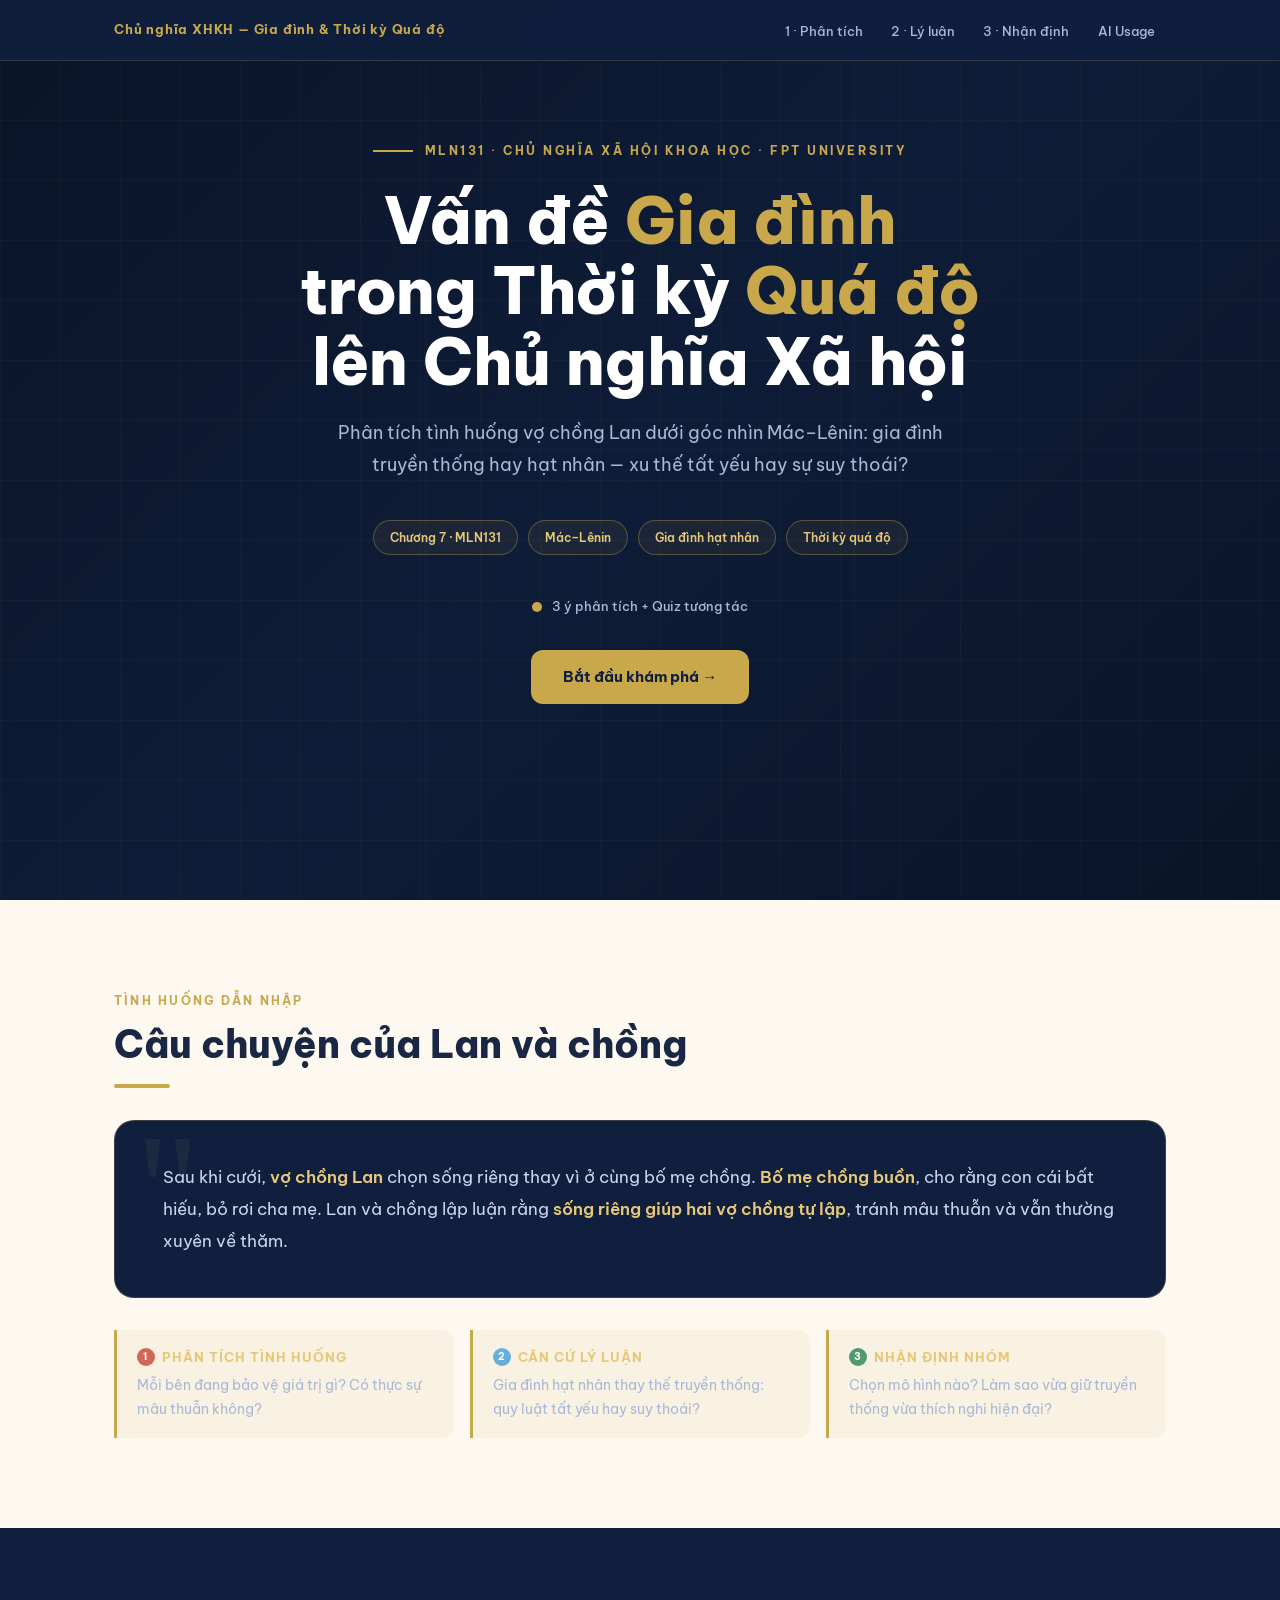
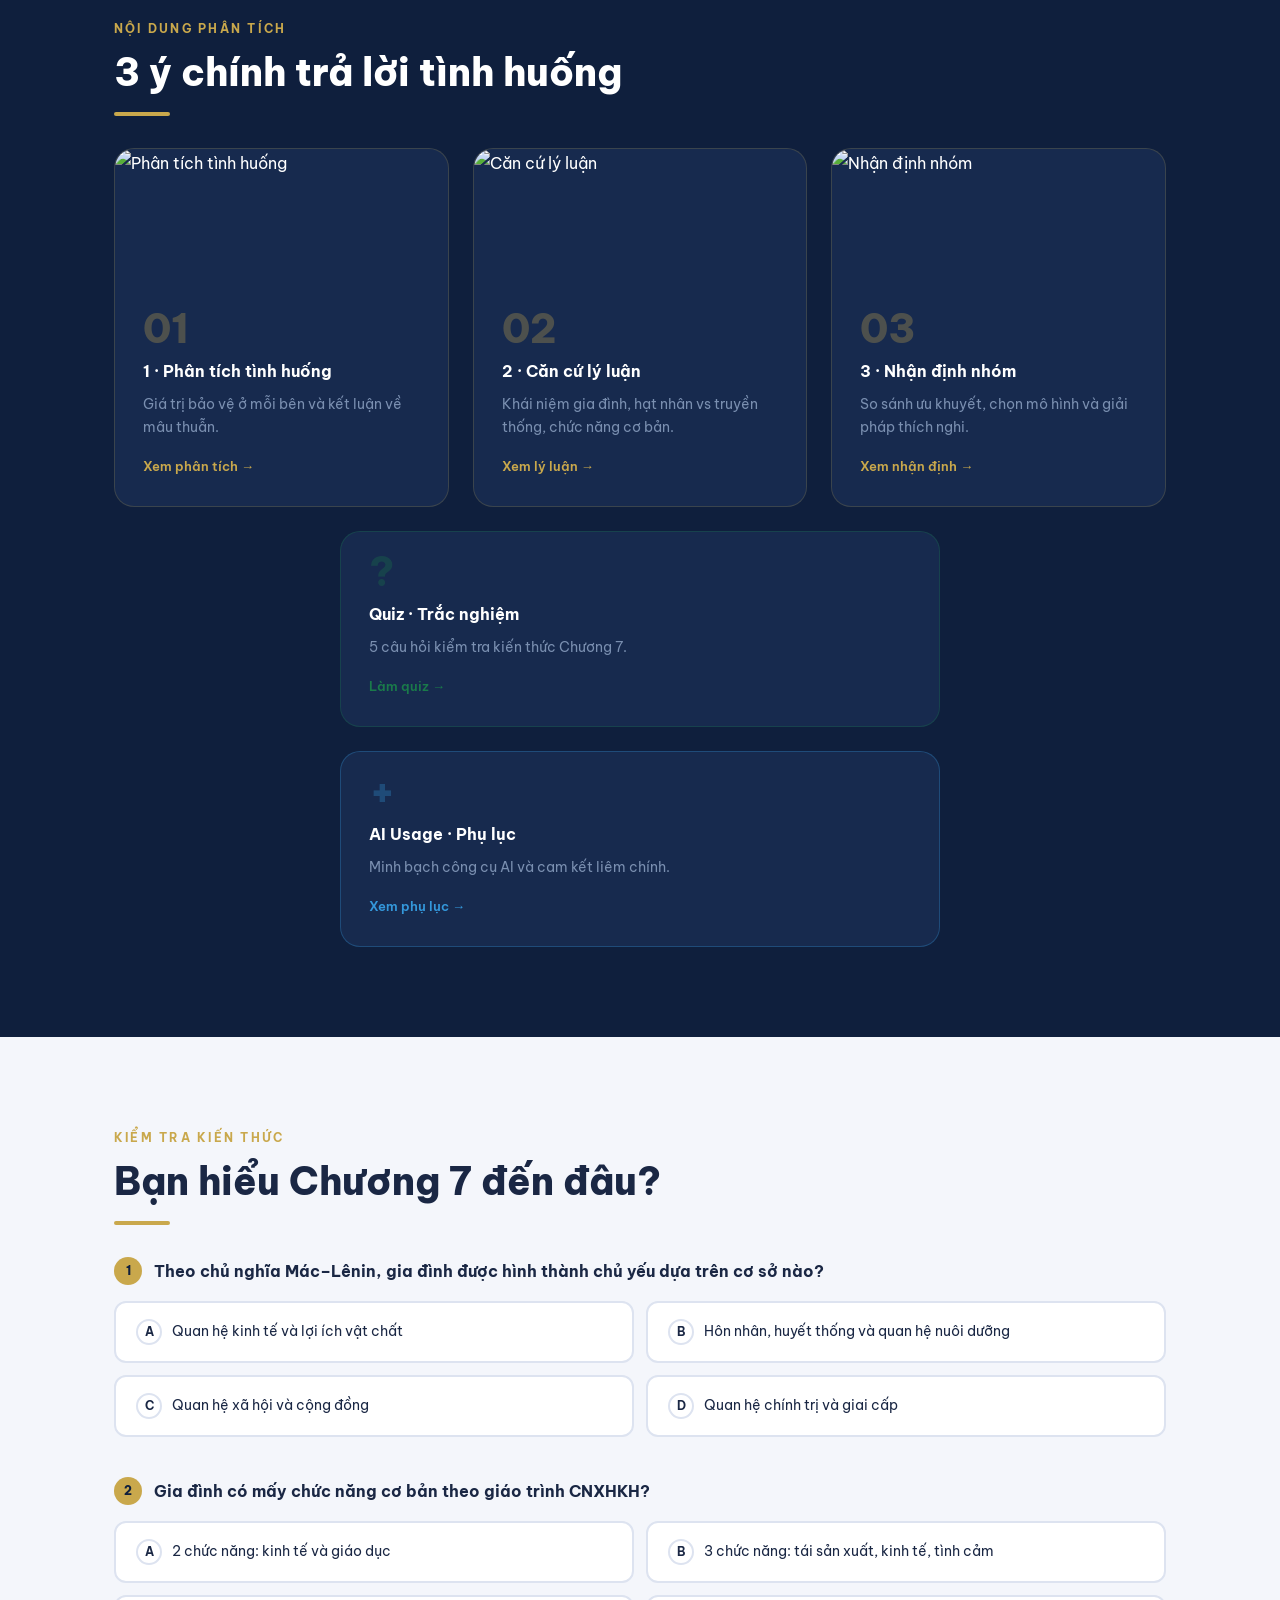
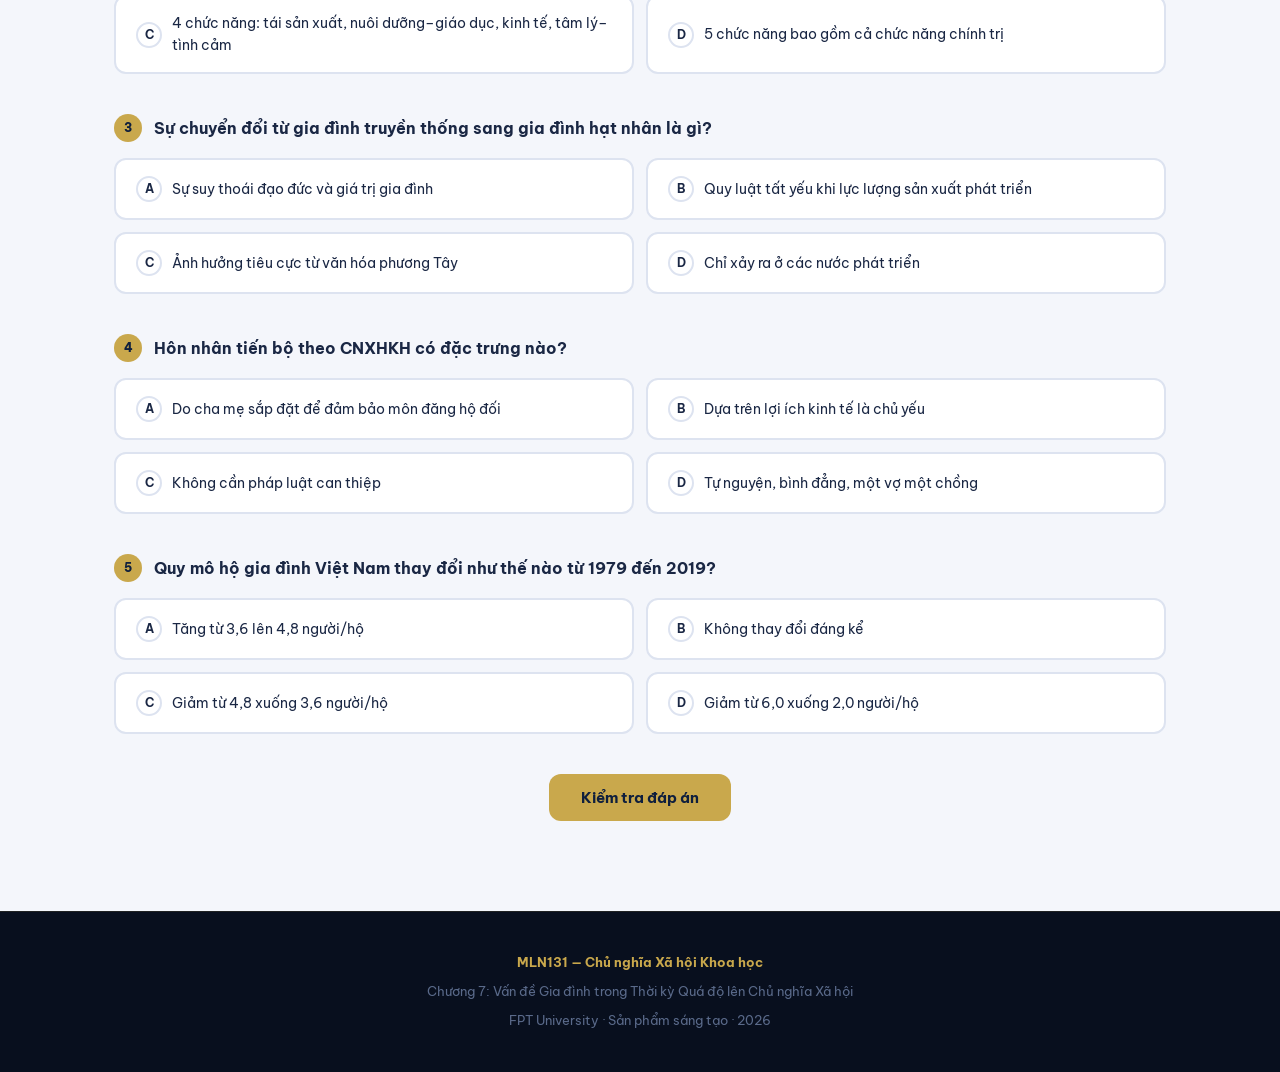
==== commit 41ab0b28: "Final" ====
--- a/index.html
+++ b/index.html
@@ -3,11 +3,10 @@
 <head>
   <meta charset="UTF-8"/>
   <meta name="viewport" content="width=device-width, initial-scale=1.0"/>
-  <title>Chủ nghĩa XHKH — Gia đình & Thời kỳ Quá độ · Vấn đề Gia đình</title>
+  <title>Chủ nghĩa XHKH — Gia đình & Thời kỳ Quá độ</title>
   <link href="https://fonts.googleapis.com/css2?family=Be+Vietnam+Pro:ital,wght@0,300;0,400;0,500;0,600;0,700;0,800;1,400&display=swap" rel="stylesheet"/>
   <link rel="stylesheet" href="style.css"/>
   <style>
-    /* HERO - FULL IMPACT */
     #hero {
       min-height: 100vh;
       background: var(--navy);
@@ -63,8 +62,6 @@
     .hero-scroll { display: flex; align-items: center; gap: 10px; color: #a8b8d8; font-size: .82rem; font-weight: 500; margin-bottom: 2rem; }
     .scroll-dot { width: 10px; height: 10px; border-radius: 50%; background: var(--gold); animation: pulse 2s infinite; display: inline-block; }
     @keyframes pulse { 0%,100%{opacity:1;transform:scale(1);} 50%{opacity:.5;transform:scale(1.4);} }
-
-    /* OVERVIEW CARDS WITH IMAGES */
     .ov-card {
       background: var(--navy2); border: 1px solid rgba(201,168,76,.2);
       border-radius: var(--r2); overflow: hidden;
@@ -87,44 +84,10 @@
     .ov-card-title { font-size: 1rem; font-weight: 700; color: var(--white); margin-bottom: .5rem; }
     .ov-card-sub   { font-size: .88rem; color: #7a8fb0; line-height: 1.65; }
     .ov-card-link  { font-size: .82rem; color: var(--gold); font-weight: 600; margin-top: 1rem; display: block; }
-
-    /* IMAGE-TEXT INTERLEAVE BLOCKS */
-    .interleave {
-      display: grid; grid-template-columns: 1fr 1fr; min-height: 320px;
-    }
-    .interleave--reverse { direction: rtl; }
-    .interleave--reverse > * { direction: ltr; }
-    .interleave-img {
-      background-size: cover; background-position: center;
-      min-height: 320px; position: relative;
-    }
-    .interleave-img::after {
-      content: ''; position: absolute; inset: 0;
-      background: linear-gradient(90deg, rgba(10,20,40,.3) 0%, transparent 100%);
-    }
-    .interleave--reverse .interleave-img::after {
-      background: linear-gradient(-90deg, rgba(10,20,40,.3) 0%, transparent 100%);
-    }
-    .interleave-text {
-      background: var(--navy2); display: flex; align-items: center; padding: 2.5rem 3rem;
-    }
-    .interleave-label {
-      font-size: .72rem; font-weight: 700; letter-spacing: .18em;
-      text-transform: uppercase; color: var(--gold); margin-bottom: .6rem;
-    }
-    .interleave-title {
-      font-size: clamp(.95rem,2vw,1.3rem); font-weight: 700;
-      color: #fff; line-height: 1.55; margin-bottom: 1rem;
-    }
-    .interleave-desc { font-size: .88rem; color: #8a9ab8; line-height: 1.7; }
-
     @media(max-width:768px) {
       .hero-mosaic { grid-template-columns: 1fr 1fr; grid-template-rows: 1fr 1fr 1fr; }
       .hero-mosaic-img:nth-child(1) { grid-row: auto; }
       .hero-content { padding: 120px 0 60px; }
-      .interleave { grid-template-columns: 1fr; }
-      .interleave-img { min-height: 220px; }
-      .interleave--reverse { direction: ltr; }
     }
   </style>
 </head>
@@ -134,13 +97,9 @@
   <div class="nav-inner">
     <a href="index.html" class="nav-brand">Chủ nghĩa XHKH — Gia đình & Thời kỳ Quá độ</a>
     <ul class="nav-links" id="navLinks">
-      <li><a href="khai-niem.html">Khái niệm</a></li>
-      <li><a href="chuc-nang.html">Chức năng</a></li>
-      <li><a href="co-so.html">Cơ sở</a></li>
-      <li><a href="tinh-huong.html">Tình huống</a></li>
-      <li><a href="so-sanh.html">So sánh</a></li>
-      <li><a href="bien-doi.html">Biến đổi</a></li>
-      <li><a href="ket-luan.html">Kết luận</a></li>
+      <li><a href="tinh-huong.html">1 · Phân tích</a></li>
+      <li><a href="khai-niem.html">2 · Lý luận</a></li>
+      <li><a href="so-sanh.html">3 · Nhận định</a></li>
       <li><a href="ai-usage.html">AI Usage</a></li>
     </ul>
     <button class="nav-toggle" id="navToggle" aria-label="Mở menu">
@@ -152,7 +111,6 @@
 
 <!-- HERO -->
 <section id="hero">
-  <!-- Background mosaic -->
   <div class="hero-mosaic">
     <div class="hero-mosaic-img" style="background-image:url('https://images.pexels.com/photos/7363942/pexels-photo-7363942.jpeg?auto=compress&cs=tinysrgb&w=800')"></div>
     <div class="hero-mosaic-img" style="background-image:url('https://images.pexels.com/photos/941195/pexels-photo-941195.jpeg?auto=compress&cs=tinysrgb&w=800')"></div>
@@ -174,285 +132,26 @@
       lên Chủ nghĩa Xã hội
     </h1>
     <p class="hero-desc reveal">
-      Chương 7 phân tích gia đình dưới góc nhìn của chủ nghĩa Mác–Lênin: từ khái niệm,
-      chức năng đến những biến đổi sâu sắc trong thời kỳ quá độ — và bài toán đặt ra
-      cho gia đình Việt Nam hôm nay.
+      Phân tích tình huống vợ chồng Lan dưới góc nhìn Mác–Lênin: gia đình truyền thống
+      hay hạt nhân — xu thế tất yếu hay sự suy thoái?
     </p>
     <div class="hero-chips reveal">
       <span class="chip">Chương 7 · MLN131</span>
       <span class="chip">Mác–Lênin</span>
       <span class="chip">Gia đình hạt nhân</span>
       <span class="chip">Thời kỳ quá độ</span>
-      <span class="chip">Việt Nam</span>
     </div>
     <div class="hero-scroll reveal">
       <span class="scroll-dot"></span>
-      <span>7 trang nội dung + Quiz tương tác · Cuộn xuống để khám phá</span>
-    </div>
-    <a href="khai-niem.html" class="hero-btn reveal">
+      <span>3 ý phân tích + Quiz tương tác</span>
+    </div>
+    <a href="tinh-huong.html" class="hero-btn reveal">
       Bắt đầu khám phá →
     </a>
   </div>
-
 </section>
 
-<!-- TỔNG QUAN: LÝ LUẬN NỀN TẢNG + ẢNH -->
-<section class="section section--dark">
-  <div class="container">
-    <div class="section-label reveal">Tổng quan nội dung</div>
-    <h2 class="section-title reveal">Chương 7 gồm những gì?</h2>
-    <div class="divider reveal"></div>
-    <p class="section-sub reveal">
-      Nội dung được tổ chức thành 7 trang, mỗi trang tương ứng với một chủ đề cụ thể —
-      từ lý luận nền tảng đến phân tích thực tiễn và kết luận.
-    </p>
-
-    <!-- Phần 1: Lý luận nền tảng -->
-    <div class="cards-grid cards-grid--3 reveal" style="margin-bottom:1.5rem;">
-      <a href="khai-niem.html" class="ov-card">
-        <div class="ov-card-img-wrap">
-          <img class="ov-card-img" src="https://images.pexels.com/photos/7363942/pexels-photo-7363942.jpeg?auto=compress&cs=tinysrgb&w=500" alt="Đại gia đình Việt Nam"/>
-        </div>
-        <div class="ov-card-body">
-          <div class="ov-card-num">01</div>
-          <div class="ov-card-title">Khái niệm & Vị trí</div>
-          <div class="ov-card-sub">Gia đình là gì? Ba vị trí của gia đình trong xã hội theo quan điểm Mác–Lênin.</div>
-          <span class="ov-card-link">Xem trang →</span>
-        </div>
-      </a>
-      <a href="chuc-nang.html" class="ov-card">
-        <div class="ov-card-img-wrap">
-          <img class="ov-card-img" src="https://images.pexels.com/photos/7363671/pexels-photo-7363671.jpeg?auto=compress&cs=tinysrgb&w=500" alt="Gia đình nuôi dưỡng"/>
-        </div>
-        <div class="ov-card-body">
-          <div class="ov-card-num">02</div>
-          <div class="ov-card-title">Chức năng Gia đình</div>
-          <div class="ov-card-sub">Bốn chức năng cơ bản: tái sản xuất, nuôi dưỡng, kinh tế và tâm lý–tình cảm.</div>
-          <span class="ov-card-link">Xem trang →</span>
-        </div>
-      </a>
-      <a href="co-so.html" class="ov-card">
-        <div class="ov-card-img-wrap">
-          <img class="ov-card-img" src="https://images.unsplash.com/photo-1609220136736-443140cffec6?w=500&auto=format&fit=crop&q=70" alt="Tết Nguyên Đán — hôn nhân tiến bộ"/>
-        </div>
-        <div class="ov-card-body">
-          <div class="ov-card-num">03</div>
-          <div class="ov-card-title">Cơ sở Xây dựng GĐ</div>
-          <div class="ov-card-sub">Bốn trụ cột: kinh tế–xã hội, chính trị–pháp lý, văn hóa–tư tưởng và hôn nhân tiến bộ.</div>
-          <span class="ov-card-link">Xem trang →</span>
-        </div>
-      </a>
-    </div>
-  </div>
-</section>
-
-<!-- XEN KẼ: Gia đình truyền thống -->
-<div class="interleave reveal">
-  <div class="interleave-img" style="background-image:url('https://images.pexels.com/photos/7363942/pexels-photo-7363942.jpeg?auto=compress&cs=tinysrgb&w=800')"></div>
-  <div class="interleave-text">
-    <div>
-      <div class="interleave-label">Gia đình truyền thống</div>
-      <p class="interleave-title">Đại gia đình Việt Nam — nơi nhiều thế hệ sống chung dưới một mái nhà, chia sẻ tình thương và trách nhiệm.</p>
-      <p class="interleave-desc">Mô hình chiếm ưu thế trong xã hội nông nghiệp, nơi sự gắn kết huyết thống và hiếu thảo là giá trị cốt lõi.</p>
-    </div>
-  </div>
-</div>
-
-<!-- Phần 2: Phân tích thực tiễn -->
-<section class="section section--dark" style="padding-top:60px;">
-  <div class="container">
-    <div class="cards-grid cards-grid--3 reveal" style="margin-bottom:1.5rem;">
-      <a href="tinh-huong.html" class="ov-card">
-        <div class="ov-card-img-wrap">
-          <img class="ov-card-img" src="https://images.pexels.com/photos/7363942/pexels-photo-7363942.jpeg?auto=compress&cs=tinysrgb&w=500" alt="Gia đình đa thế hệ" style="object-position:top;"/>
-        </div>
-        <div class="ov-card-body">
-          <div class="ov-card-num">04</div>
-          <div class="ov-card-title">Phân tích Tình huống</div>
-          <div class="ov-card-sub">Câu chuyện vợ chồng Lan — hai góc nhìn, một vấn đề. Phân tích khoa học và kết luận.</div>
-          <span class="ov-card-link">Xem trang →</span>
-        </div>
-      </a>
-      <a href="so-sanh.html" class="ov-card">
-        <div class="ov-card-img-wrap">
-          <img class="ov-card-img" src="https://images.unsplash.com/photo-1528360983277-13d401cdc186?w=500&auto=format&fit=crop&q=70" alt="Nông thôn Việt Nam — gia đình truyền thống"/>
-        </div>
-        <div class="ov-card-body">
-          <div class="ov-card-num">05</div>
-          <div class="ov-card-title">So sánh hai mô hình</div>
-          <div class="ov-card-sub">Gia đình truyền thống vs gia đình hạt nhân — bảng so sánh 10 tiêu chí và biểu đồ.</div>
-          <span class="ov-card-link">Xem trang →</span>
-        </div>
-      </a>
-      <a href="bien-doi.html" class="ov-card">
-        <div class="ov-card-img-wrap">
-          <img class="ov-card-img" src="https://images.pexels.com/photos/941195/pexels-photo-941195.jpeg?auto=compress&cs=tinysrgb&w=500" alt="TP.HCM — đô thị hóa"/>
-        </div>
-        <div class="ov-card-body">
-          <div class="ov-card-num">06</div>
-          <div class="ov-card-title">Biến đổi GĐ Việt Nam</div>
-          <div class="ov-card-sub">Timeline lịch sử biến đổi, thống kê thực tiễn và nhận định của nhóm.</div>
-          <span class="ov-card-link">Xem trang →</span>
-        </div>
-      </a>
-    </div>
-  </div>
-</section>
-
-<!-- XEN KẼ: Đô thị hóa (đảo chiều) -->
-<div class="interleave interleave--reverse reveal">
-  <div class="interleave-text">
-    <div>
-      <div class="interleave-label">Đô thị hóa & Gia đình hạt nhân</div>
-      <p class="interleave-title">TP. Hồ Chí Minh — nơi mô hình gia đình hạt nhân phát triển mạnh mẽ nhất cả nước.</p>
-      <p class="interleave-desc">Công nghiệp hóa, đô thị hóa thúc đẩy xu thế sống riêng, tự lập — một quy luật tất yếu khách quan.</p>
-    </div>
-  </div>
-  <div class="interleave-img" style="background-image:url('https://images.pexels.com/photos/941195/pexels-photo-941195.jpeg?auto=compress&cs=tinysrgb&w=800')"></div>
-</div>
-
-<!-- Phần 3: Kết luận + Phụ lục -->
-<section class="section section--dark" style="padding-top:60px;">
-  <div class="container">
-    <div class="cards-grid cards-grid--3 reveal">
-      <a href="ket-luan.html" class="ov-card">
-        <div class="ov-card-img-wrap">
-          <img class="ov-card-img" src="https://images.pexels.com/photos/7363671/pexels-photo-7363671.jpeg?auto=compress&cs=tinysrgb&w=500" alt="Gia đình Việt Nam hiện đại"/>
-        </div>
-        <div class="ov-card-body">
-          <div class="ov-card-num">07</div>
-          <div class="ov-card-title">Kết luận & Chính sách</div>
-          <div class="ov-card-sub">Tổng kết lý luận, đường lối Đảng–Nhà nước và tài liệu tham khảo.</div>
-          <span class="ov-card-link">Xem trang →</span>
-        </div>
-      </a>
-      <a href="ai-usage.html" class="ov-card" style="border-color:rgba(52,152,219,.3);">
-        <div class="ov-card-body">
-          <div class="ov-card-num" style="color:#3498db;">+</div>
-          <div class="ov-card-title">AI Usage · Phụ lục</div>
-          <div class="ov-card-sub">Minh bạch công cụ AI, prompt đã dùng, cam kết liêm chính học thuật.</div>
-          <span class="ov-card-link" style="color:#3498db;">Xem phụ lục →</span>
-        </div>
-      </a>
-      <a href="#quiz" class="ov-card" style="border-color:rgba(26,122,74,.3);">
-        <div class="ov-card-body">
-          <div class="ov-card-num" style="color:var(--green);">?</div>
-          <div class="ov-card-title">Quiz · Trắc nghiệm</div>
-          <div class="ov-card-sub">Kiểm tra kiến thức Chương 7 với 5 câu hỏi trắc nghiệm tương tác.</div>
-          <span class="ov-card-link" style="color:var(--green);">Làm quiz →</span>
-        </div>
-      </a>
-    </div>
-  </div>
-</section>
-
-<!-- QUIZ TƯƠNG TÁC -->
-<section class="section section--gray" id="quiz">
-  <div class="container">
-    <div class="section-label reveal">Kiểm tra kiến thức</div>
-    <h2 class="section-title reveal">Bạn hiểu Chương 7 đến đâu?</h2>
-    <div class="divider reveal"></div>
-    <p class="section-sub reveal">
-      Trả lời 5 câu hỏi trắc nghiệm nhanh để kiểm tra mức độ hiểu về vấn đề gia đình
-      trong thời kỳ quá độ lên CNXH. Chọn đáp án và bấm "Kiểm tra" để xem kết quả.
-    </p>
-
-    <div id="quizContainer" class="reveal">
-      <!-- Q1 -->
-      <div class="quiz-question" data-correct="1">
-        <div class="quiz-question-text">
-          <span class="quiz-num">1</span>
-          <span>Theo chủ nghĩa Mác–Lênin, gia đình được hình thành chủ yếu dựa trên cơ sở nào?</span>
-        </div>
-        <div class="quiz-options">
-          <label class="quiz-option"><span class="opt-letter">A</span><span>Quan hệ kinh tế và lợi ích vật chất</span></label>
-          <label class="quiz-option"><span class="opt-letter">B</span><span>Hôn nhân, huyết thống và quan hệ nuôi dưỡng</span></label>
-          <label class="quiz-option"><span class="opt-letter">C</span><span>Quan hệ xã hội và cộng đồng</span></label>
-          <label class="quiz-option"><span class="opt-letter">D</span><span>Quan hệ chính trị và giai cấp</span></label>
-        </div>
-      </div>
-
-      <!-- Q2 -->
-      <div class="quiz-question" data-correct="2">
-        <div class="quiz-question-text">
-          <span class="quiz-num">2</span>
-          <span>Gia đình có mấy chức năng cơ bản theo giáo trình CNXHKH?</span>
-        </div>
-        <div class="quiz-options">
-          <label class="quiz-option"><span class="opt-letter">A</span><span>2 chức năng: kinh tế và giáo dục</span></label>
-          <label class="quiz-option"><span class="opt-letter">B</span><span>3 chức năng: tái sản xuất, kinh tế, tình cảm</span></label>
-          <label class="quiz-option"><span class="opt-letter">C</span><span>4 chức năng: tái sản xuất, nuôi dưỡng–giáo dục, kinh tế, tâm lý–tình cảm</span></label>
-          <label class="quiz-option"><span class="opt-letter">D</span><span>5 chức năng bao gồm cả chức năng chính trị</span></label>
-        </div>
-      </div>
-
-      <!-- Q3 -->
-      <div class="quiz-question" data-correct="1">
-        <div class="quiz-question-text">
-          <span class="quiz-num">3</span>
-          <span>Sự chuyển đổi từ gia đình truyền thống sang gia đình hạt nhân là gì?</span>
-        </div>
-        <div class="quiz-options">
-          <label class="quiz-option"><span class="opt-letter">A</span><span>Sự suy thoái đạo đức và giá trị gia đình</span></label>
-          <label class="quiz-option"><span class="opt-letter">B</span><span>Quy luật tất yếu khi lực lượng sản xuất phát triển</span></label>
-          <label class="quiz-option"><span class="opt-letter">C</span><span>Ảnh hưởng tiêu cực từ văn hóa phương Tây</span></label>
-          <label class="quiz-option"><span class="opt-letter">D</span><span>Chỉ xảy ra ở các nước phát triển</span></label>
-        </div>
-      </div>
-
-      <!-- Q4 -->
-      <div class="quiz-question" data-correct="3">
-        <div class="quiz-question-text">
-          <span class="quiz-num">4</span>
-          <span>Hôn nhân tiến bộ theo CNXHKH có đặc trưng nào?</span>
-        </div>
-        <div class="quiz-options">
-          <label class="quiz-option"><span class="opt-letter">A</span><span>Do cha mẹ sắp đặt để đảm bảo môn đăng hộ đối</span></label>
-          <label class="quiz-option"><span class="opt-letter">B</span><span>Dựa trên lợi ích kinh tế là chủ yếu</span></label>
-          <label class="quiz-option"><span class="opt-letter">C</span><span>Không cần pháp luật can thiệp</span></label>
-          <label class="quiz-option"><span class="opt-letter">D</span><span>Tự nguyện, bình đẳng, một vợ một chồng</span></label>
-        </div>
-      </div>
-
-      <!-- Q5 -->
-      <div class="quiz-question" data-correct="2">
-        <div class="quiz-question-text">
-          <span class="quiz-num">5</span>
-          <span>Quy mô hộ gia đình Việt Nam thay đổi như thế nào từ 1979 đến 2019?</span>
-        </div>
-        <div class="quiz-options">
-          <label class="quiz-option"><span class="opt-letter">A</span><span>Tăng từ 3,6 lên 4,8 người/hộ</span></label>
-          <label class="quiz-option"><span class="opt-letter">B</span><span>Không thay đổi đáng kể</span></label>
-          <label class="quiz-option"><span class="opt-letter">C</span><span>Giảm từ 4,8 xuống 3,6 người/hộ</span></label>
-          <label class="quiz-option"><span class="opt-letter">D</span><span>Giảm từ 6,0 xuống 2,0 người/hộ</span></label>
-        </div>
-      </div>
-    </div>
-
-    <div style="text-align:center;margin-top:2rem;" class="reveal">
-      <button class="quiz-btn" id="quizCheck" onclick="checkQuiz()">Kiểm tra đáp án</button>
-      <button class="quiz-btn" id="quizReset" onclick="resetQuiz()" style="display:none;background:var(--navy);color:var(--gold);border:1px solid rgba(201,168,76,.4);">Làm lại</button>
-    </div>
-    <div class="quiz-score" id="quizScore">
-      <div class="quiz-score-num" id="quizScoreNum"></div>
-      <div class="quiz-score-label" id="quizScoreLabel"></div>
-    </div>
-  </div>
-</section>
-
-<!-- XEN KẼ: Trích dẫn + Ảnh Tết -->
-<div class="interleave reveal">
-  <div class="interleave-img" style="background-image:url('https://images.unsplash.com/photo-1609220136736-443140cffec6?w=1400&auto=format&fit=crop&q=70')"></div>
-  <div class="interleave-text" style="background:linear-gradient(135deg,var(--navy) 0%,var(--navy2) 100%);">
-    <div>
-      <div class="interleave-label">Lời nhắn</div>
-      <p class="interleave-title" style="font-style:italic;">"Gia đình là nơi cuộc sống bắt đầu và tình yêu không bao giờ kết thúc — dù hình thức có thay đổi."</p>
-      <p class="interleave-desc" style="color:var(--gold);font-weight:700;letter-spacing:.12em;text-transform:uppercase;font-size:.8rem;">Chương 7 · Vấn đề Gia đình · MLN131</p>
-    </div>
-  </div>
-</div>
-
-<!-- TÌNH HUỐNG PREVIEW -->
+<!-- TÌNH HUỐNG DẪN NHẬP -->
 <section class="section section--cream">
   <div class="container">
     <div class="section-label reveal">Tình huống dẫn nhập</div>
@@ -465,25 +164,163 @@
         Lan và chồng lập luận rằng <span class="scenario-highlight">sống riêng giúp hai vợ chồng tự lập</span>,
         tránh mâu thuẫn và vẫn thường xuyên về thăm.
       </p>
-      <div class="scenario-questions">
-        <div class="scenario-q">
-          <strong style="display:flex;align-items:center;gap:7px;"><span style="background:rgba(201,168,76,.7);color:var(--navy);border-radius:50%;width:18px;height:18px;min-width:18px;display:inline-flex;align-items:center;justify-content:center;font-size:.65rem;">1</span>Câu hỏi 1</strong>
-          <p>Mỗi bên đang bảo vệ giá trị gì? Họ có thực sự mâu thuẫn hay chỉ nhìn từ hai góc độ khác nhau?</p>
-        </div>
-        <div class="scenario-q">
-          <strong style="display:flex;align-items:center;gap:7px;"><span style="background:rgba(201,168,76,.7);color:var(--navy);border-radius:50%;width:18px;height:18px;min-width:18px;display:inline-flex;align-items:center;justify-content:center;font-size:.65rem;">2</span>Câu hỏi 2</strong>
-          <p>Gia đình hạt nhân thay thế đại gia đình là quy luật tất yếu hay sự suy thoái? Các chức năng gia đình có bị ảnh hưởng?</p>
-        </div>
-        <div class="scenario-q">
-          <strong style="display:flex;align-items:center;gap:7px;"><span style="background:rgba(201,168,76,.7);color:var(--navy);border-radius:50%;width:18px;height:18px;min-width:18px;display:inline-flex;align-items:center;justify-content:center;font-size:.65rem;">3</span>Câu hỏi 3</strong>
-          <p>Làm thế nào để vừa giữ giá trị truyền thống vừa thích nghi với cuộc sống hiện đại?</p>
-        </div>
-      </div>
-    </div>
-    <div style="margin-top:2rem;text-align:center;" class="reveal">
-      <a href="tinh-huong.html" class="hero-btn" style="background:var(--navy);color:var(--gold);border:1px solid rgba(201,168,76,.4);">
-        Phân tích tình huống chi tiết →
+    </div>
+    <div style="margin-top:2rem;display:grid;grid-template-columns:repeat(auto-fit,minmax(260px,1fr));gap:1rem;" class="reveal">
+      <div class="scenario-q">
+        <strong style="display:flex;align-items:center;gap:7px;"><span style="background:rgba(192,57,43,.75);color:#fff;border-radius:50%;width:18px;height:18px;min-width:18px;display:inline-flex;align-items:center;justify-content:center;font-size:.65rem;">1</span>Phân tích tình huống</strong>
+        <p>Mỗi bên đang bảo vệ giá trị gì? Có thực sự mâu thuẫn không?</p>
+      </div>
+      <div class="scenario-q">
+        <strong style="display:flex;align-items:center;gap:7px;"><span style="background:rgba(52,152,219,.75);color:#fff;border-radius:50%;width:18px;height:18px;min-width:18px;display:inline-flex;align-items:center;justify-content:center;font-size:.65rem;">2</span>Căn cứ lý luận</strong>
+        <p>Gia đình hạt nhân thay thế truyền thống: quy luật tất yếu hay suy thoái?</p>
+      </div>
+      <div class="scenario-q">
+        <strong style="display:flex;align-items:center;gap:7px;"><span style="background:rgba(26,122,74,.75);color:#fff;border-radius:50%;width:18px;height:18px;min-width:18px;display:inline-flex;align-items:center;justify-content:center;font-size:.65rem;">3</span>Nhận định nhóm</strong>
+        <p>Chọn mô hình nào? Làm sao vừa giữ truyền thống vừa thích nghi hiện đại?</p>
+      </div>
+    </div>
+  </div>
+</section>
+
+<!-- 3 Ý CHÍNH -->
+<section class="section section--dark">
+  <div class="container">
+    <div class="section-label reveal">Nội dung phân tích</div>
+    <h2 class="section-title reveal">3 ý chính trả lời tình huống</h2>
+    <div class="divider reveal"></div>
+    <div class="cards-grid cards-grid--3 reveal">
+      <a href="tinh-huong.html" class="ov-card">
+        <div class="ov-card-img-wrap">
+          <img class="ov-card-img" src="https://images.pexels.com/photos/7363942/pexels-photo-7363942.jpeg?auto=compress&cs=tinysrgb&w=500" alt="Phân tích tình huống"/>
+        </div>
+        <div class="ov-card-body">
+          <div class="ov-card-num">01</div>
+          <div class="ov-card-title">1 · Phân tích tình huống</div>
+          <div class="ov-card-sub">Giá trị bảo vệ ở mỗi bên và kết luận về mâu thuẫn.</div>
+          <span class="ov-card-link">Xem phân tích →</span>
+        </div>
       </a>
+      <a href="khai-niem.html" class="ov-card">
+        <div class="ov-card-img-wrap">
+          <img class="ov-card-img" src="https://images.unsplash.com/photo-1609220136736-443140cffec6?w=500&auto=format&fit=crop&q=70" alt="Căn cứ lý luận"/>
+        </div>
+        <div class="ov-card-body">
+          <div class="ov-card-num">02</div>
+          <div class="ov-card-title">2 · Căn cứ lý luận</div>
+          <div class="ov-card-sub">Khái niệm gia đình, hạt nhân vs truyền thống, chức năng cơ bản.</div>
+          <span class="ov-card-link">Xem lý luận →</span>
+        </div>
+      </a>
+      <a href="so-sanh.html" class="ov-card">
+        <div class="ov-card-img-wrap">
+          <img class="ov-card-img" src="https://images.pexels.com/photos/941195/pexels-photo-941195.jpeg?auto=compress&cs=tinysrgb&w=500" alt="Nhận định nhóm"/>
+        </div>
+        <div class="ov-card-body">
+          <div class="ov-card-num">03</div>
+          <div class="ov-card-title">3 · Nhận định nhóm</div>
+          <div class="ov-card-sub">So sánh ưu khuyết, chọn mô hình và giải pháp thích nghi.</div>
+          <span class="ov-card-link">Xem nhận định →</span>
+        </div>
+      </a>
+    </div>
+    <div class="cards-grid cards-grid--2 reveal" style="margin-top:1.5rem;max-width:600px;margin-left:auto;margin-right:auto;">
+      <a href="#quiz" class="ov-card" style="border-color:rgba(26,122,74,.3);">
+        <div class="ov-card-body">
+          <div class="ov-card-num" style="color:var(--green);">?</div>
+          <div class="ov-card-title">Quiz · Trắc nghiệm</div>
+          <div class="ov-card-sub">5 câu hỏi kiểm tra kiến thức Chương 7.</div>
+          <span class="ov-card-link" style="color:var(--green);">Làm quiz →</span>
+        </div>
+      </a>
+      <a href="ai-usage.html" class="ov-card" style="border-color:rgba(52,152,219,.3);">
+        <div class="ov-card-body">
+          <div class="ov-card-num" style="color:#3498db;">+</div>
+          <div class="ov-card-title">AI Usage · Phụ lục</div>
+          <div class="ov-card-sub">Minh bạch công cụ AI và cam kết liêm chính.</div>
+          <span class="ov-card-link" style="color:#3498db;">Xem phụ lục →</span>
+        </div>
+      </a>
+    </div>
+  </div>
+</section>
+
+<!-- QUIZ -->
+<section class="section section--gray" id="quiz">
+  <div class="container">
+    <div class="section-label reveal">Kiểm tra kiến thức</div>
+    <h2 class="section-title reveal">Bạn hiểu Chương 7 đến đâu?</h2>
+    <div class="divider reveal"></div>
+
+    <div id="quizContainer" class="reveal">
+      <div class="quiz-question" data-correct="1">
+        <div class="quiz-question-text">
+          <span class="quiz-num">1</span>
+          <span>Theo chủ nghĩa Mác–Lênin, gia đình được hình thành chủ yếu dựa trên cơ sở nào?</span>
+        </div>
+        <div class="quiz-options">
+          <label class="quiz-option"><span class="opt-letter">A</span><span>Quan hệ kinh tế và lợi ích vật chất</span></label>
+          <label class="quiz-option"><span class="opt-letter">B</span><span>Hôn nhân, huyết thống và quan hệ nuôi dưỡng</span></label>
+          <label class="quiz-option"><span class="opt-letter">C</span><span>Quan hệ xã hội và cộng đồng</span></label>
+          <label class="quiz-option"><span class="opt-letter">D</span><span>Quan hệ chính trị và giai cấp</span></label>
+        </div>
+      </div>
+      <div class="quiz-question" data-correct="2">
+        <div class="quiz-question-text">
+          <span class="quiz-num">2</span>
+          <span>Gia đình có mấy chức năng cơ bản theo giáo trình CNXHKH?</span>
+        </div>
+        <div class="quiz-options">
+          <label class="quiz-option"><span class="opt-letter">A</span><span>2 chức năng: kinh tế và giáo dục</span></label>
+          <label class="quiz-option"><span class="opt-letter">B</span><span>3 chức năng: tái sản xuất, kinh tế, tình cảm</span></label>
+          <label class="quiz-option"><span class="opt-letter">C</span><span>4 chức năng: tái sản xuất, nuôi dưỡng–giáo dục, kinh tế, tâm lý–tình cảm</span></label>
+          <label class="quiz-option"><span class="opt-letter">D</span><span>5 chức năng bao gồm cả chức năng chính trị</span></label>
+        </div>
+      </div>
+      <div class="quiz-question" data-correct="1">
+        <div class="quiz-question-text">
+          <span class="quiz-num">3</span>
+          <span>Sự chuyển đổi từ gia đình truyền thống sang gia đình hạt nhân là gì?</span>
+        </div>
+        <div class="quiz-options">
+          <label class="quiz-option"><span class="opt-letter">A</span><span>Sự suy thoái đạo đức và giá trị gia đình</span></label>
+          <label class="quiz-option"><span class="opt-letter">B</span><span>Quy luật tất yếu khi lực lượng sản xuất phát triển</span></label>
+          <label class="quiz-option"><span class="opt-letter">C</span><span>Ảnh hưởng tiêu cực từ văn hóa phương Tây</span></label>
+          <label class="quiz-option"><span class="opt-letter">D</span><span>Chỉ xảy ra ở các nước phát triển</span></label>
+        </div>
+      </div>
+      <div class="quiz-question" data-correct="3">
+        <div class="quiz-question-text">
+          <span class="quiz-num">4</span>
+          <span>Hôn nhân tiến bộ theo CNXHKH có đặc trưng nào?</span>
+        </div>
+        <div class="quiz-options">
+          <label class="quiz-option"><span class="opt-letter">A</span><span>Do cha mẹ sắp đặt để đảm bảo môn đăng hộ đối</span></label>
+          <label class="quiz-option"><span class="opt-letter">B</span><span>Dựa trên lợi ích kinh tế là chủ yếu</span></label>
+          <label class="quiz-option"><span class="opt-letter">C</span><span>Không cần pháp luật can thiệp</span></label>
+          <label class="quiz-option"><span class="opt-letter">D</span><span>Tự nguyện, bình đẳng, một vợ một chồng</span></label>
+        </div>
+      </div>
+      <div class="quiz-question" data-correct="2">
+        <div class="quiz-question-text">
+          <span class="quiz-num">5</span>
+          <span>Quy mô hộ gia đình Việt Nam thay đổi như thế nào từ 1979 đến 2019?</span>
+        </div>
+        <div class="quiz-options">
+          <label class="quiz-option"><span class="opt-letter">A</span><span>Tăng từ 3,6 lên 4,8 người/hộ</span></label>
+          <label class="quiz-option"><span class="opt-letter">B</span><span>Không thay đổi đáng kể</span></label>
+          <label class="quiz-option"><span class="opt-letter">C</span><span>Giảm từ 4,8 xuống 3,6 người/hộ</span></label>
+          <label class="quiz-option"><span class="opt-letter">D</span><span>Giảm từ 6,0 xuống 2,0 người/hộ</span></label>
+        </div>
+      </div>
+    </div>
+
+    <div style="text-align:center;margin-top:2rem;" class="reveal">
+      <button class="quiz-btn" id="quizCheck" onclick="checkQuiz()">Kiểm tra đáp án</button>
+      <button class="quiz-btn" id="quizReset" onclick="resetQuiz()" style="display:none;background:var(--navy);color:var(--gold);border:1px solid rgba(201,168,76,.4);">Làm lại</button>
+    </div>
+    <div class="quiz-score" id="quizScore">
+      <div class="quiz-score-num" id="quizScoreNum"></div>
+      <div class="quiz-score-label" id="quizScoreLabel"></div>
     </div>
   </div>
 </section>
@@ -521,8 +358,6 @@
       }
     });
   }
-
-  // QUIZ
   document.querySelectorAll('.quiz-option').forEach(opt => {
     opt.addEventListener('click', function() {
       const siblings = this.closest('.quiz-options').querySelectorAll('.quiz-option');
@@ -545,11 +380,10 @@
       });
       if(selectedIdx === correct) score++;
     });
-    const scoreEl = document.getElementById('quizScore');
     document.getElementById('quizScoreNum').textContent = score + '/5';
     const msgs = ['Hãy xem lại nội dung nhé!','Cần ôn thêm một chút!','Khá tốt!','Giỏi lắm!','Xuất sắc! Bạn nắm vững Chương 7!'];
     document.getElementById('quizScoreLabel').textContent = msgs[score] || msgs[0];
-    scoreEl.classList.add('show');
+    document.getElementById('quizScore').classList.add('show');
     document.getElementById('quizCheck').style.display = 'none';
     document.getElementById('quizReset').style.display = 'inline-flex';
   }
